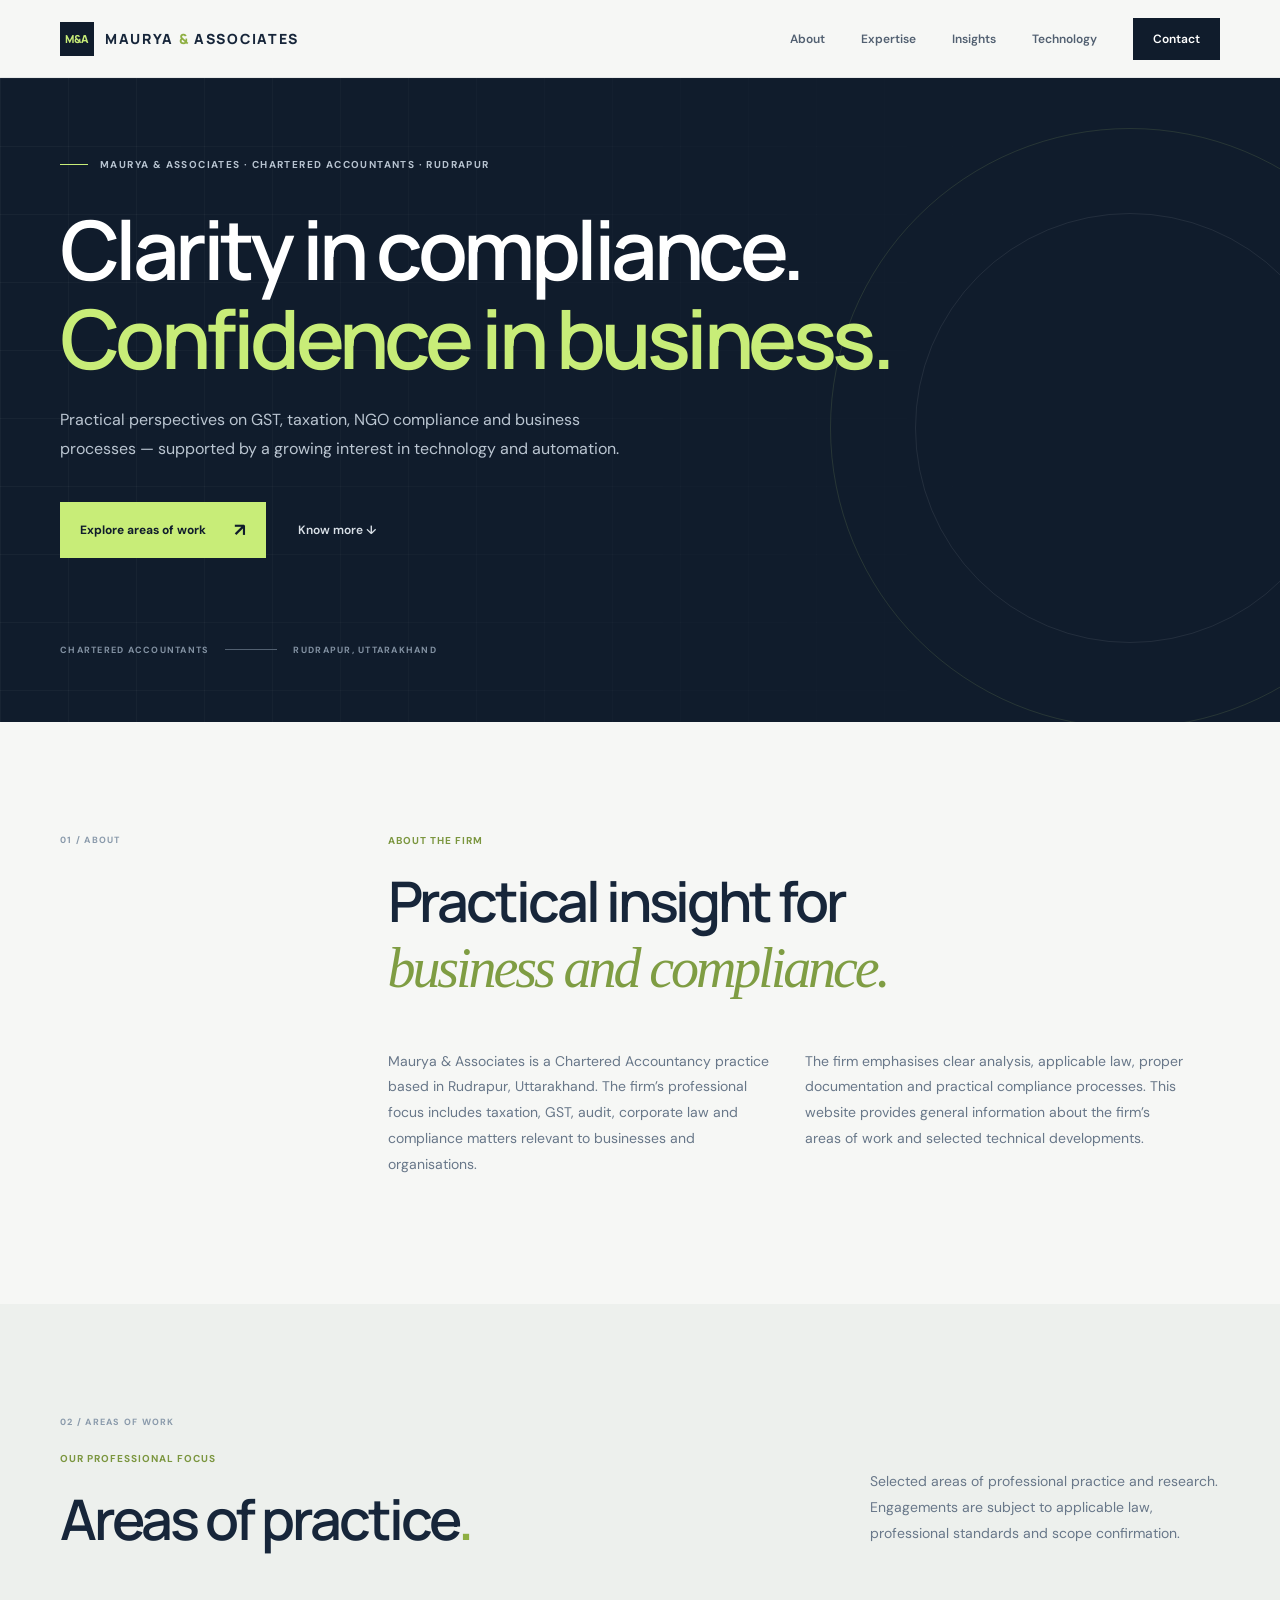
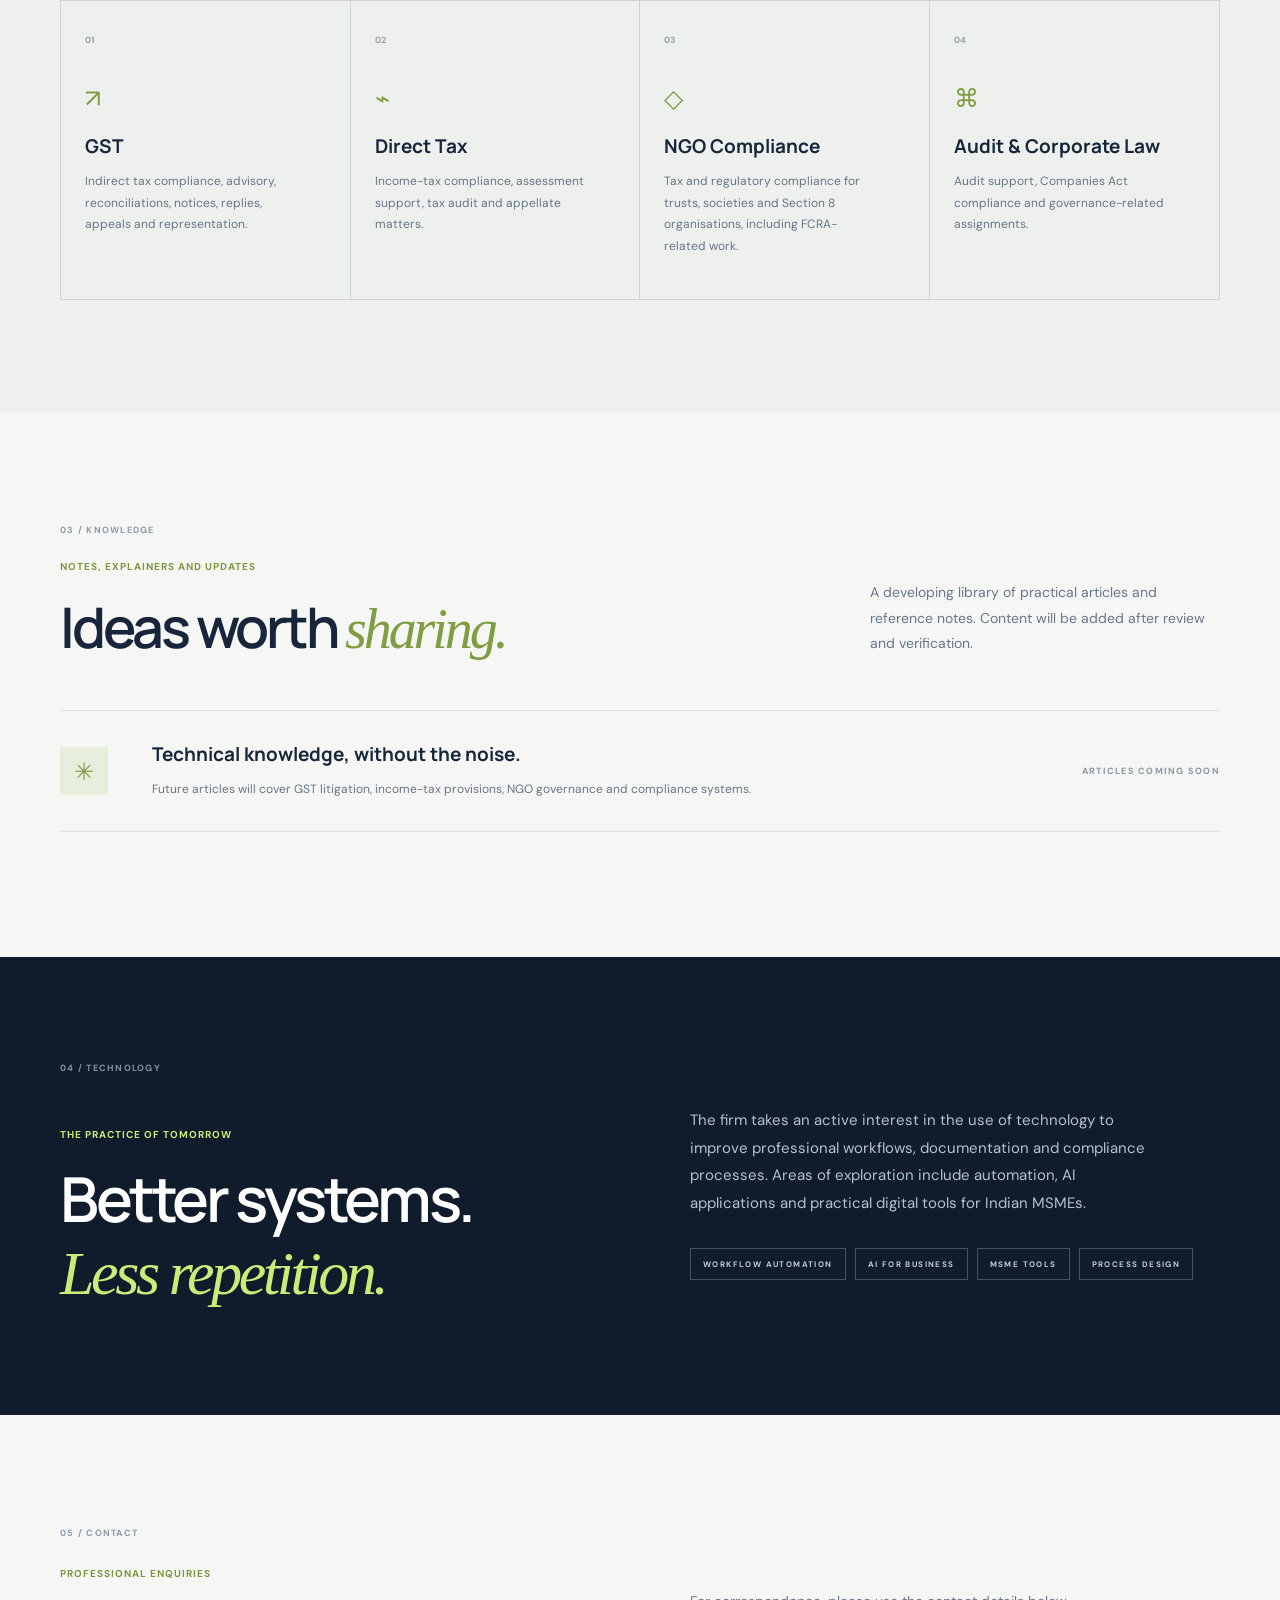
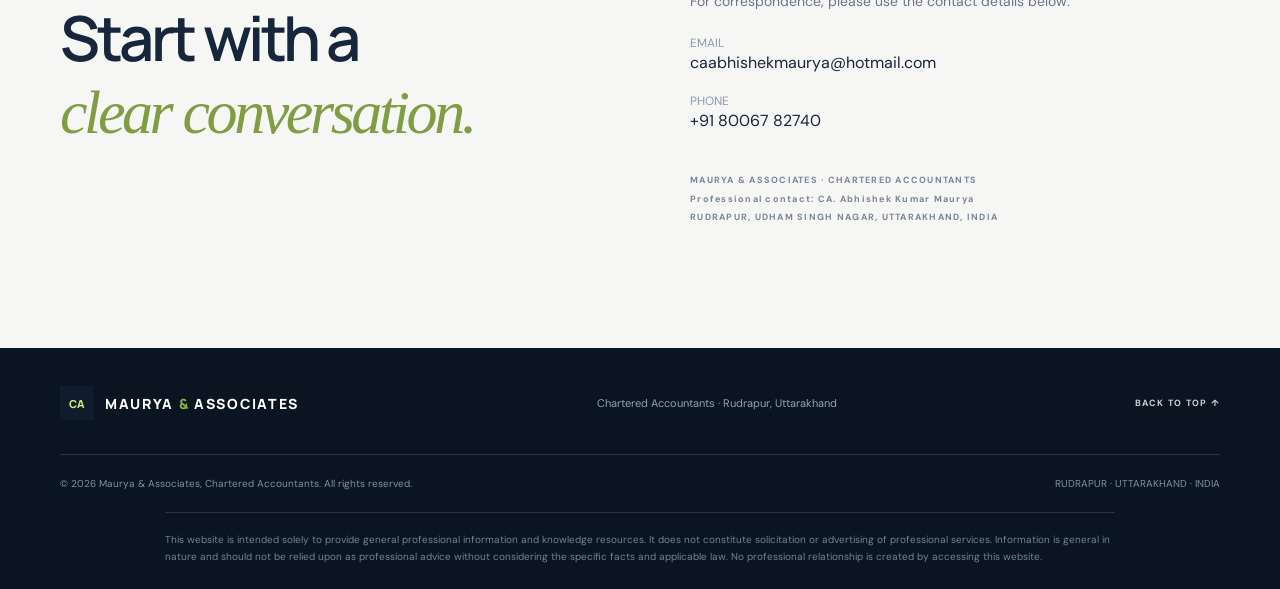
==== index.html @ dcdc65cf "Set firm-first website metadata" ====
<!doctype html>
<html lang="en">
<head>
<meta charset="utf-8"><meta name="viewport" content="width=device-width,initial-scale=1">
<meta name="theme-color" content="#101c2c">
<meta name="description" content="Maurya & Associates, Chartered Accountants, Rudrapur, Uttarakhand. Professional information on GST, direct tax, NGO compliance, audit and corporate law.">
<title>Maurya & Associates | Chartered Accountants | Rudrapur</title>
<link rel="preconnect" href="https://fonts.googleapis.com"><link rel="preconnect" href="https://fonts.gstatic.com" crossorigin>
<link href="https://fonts.googleapis.com/css2?family=DM+Sans:wght@400;500;600;700&family=Manrope:wght@400;500;600;700;800&display=swap" rel="stylesheet">
<link rel="stylesheet" href="style.css">
</head>
<body>
<header class="site-header"><nav class="nav container"><a class="brand" href="#home"><span class="brand-mark">M&amp;A</span><span>MAURYA <span class="dot">&amp;</span> ASSOCIATES</span></a><button class="menu-toggle" id="menuToggle" aria-label="Open navigation" aria-expanded="false"><span></span><span></span></button><div class="nav-links" id="navLinks"><a href="#about">About</a><a href="#expertise">Expertise</a><a href="#insights">Insights</a><a href="#technology">Technology</a><a class="nav-contact" href="#contact">Contact</a></div></nav></header>
<main>
<section class="hero" id="home"><div class="grid-bg"></div><div class="container hero-content"><p class="eyebrow"> <i></i> MAURYA & ASSOCIATES · CHARTERED ACCOUNTANTS · RUDRAPUR</p><h1>Clarity in compliance.<br><span>Confidence in business.</span></h1><p class="hero-copy">Practical perspectives on GST, taxation, NGO compliance and business processes — supported by a growing interest in technology and automation.</p><div class="hero-actions"><a class="button" href="#expertise">Explore areas of work <b>↗</b></a><a class="text-link" href="#about">Know more ↓</a></div><div class="hero-foot">CHARTERED ACCOUNTANTS <span></span> RUDRAPUR, UTTARAKHAND</div></div><div class="orbit orbit-a"></div><div class="orbit orbit-b"></div></section>
<section class="intro section container" id="about"><div class="kicker">01 / ABOUT</div><div><p class="label">About the firm</p><h2>Practical insight for<br><em>business and compliance.</em></h2><div class="intro-bottom"><p>Maurya &amp; Associates is a Chartered Accountancy practice based in Rudrapur, Uttarakhand. The firm’s professional focus includes taxation, GST, audit, corporate law and compliance matters relevant to businesses and organisations.</p><p>The firm emphasises clear analysis, applicable law, proper documentation and practical compliance processes. This website provides general information about the firm’s areas of work and selected technical developments.</p></div></div></section>
<section class="expertise section" id="expertise"><div class="container"><div class="kicker">02 / AREAS OF WORK</div><div class="section-heading"><div><p class="label">Our professional focus</p><h2>Areas of practice<span class="accent">.</span></h2></div><p class="aside">Selected areas of professional practice and research. Engagements are subject to applicable law, professional standards and scope confirmation.</p></div><div class="cards">
<article><small>01</small><div class="symbol">↗</div><h3>GST</h3><p>Indirect tax compliance, advisory, reconciliations, notices, replies, appeals and representation.</p></article>
<article><small>02</small><div class="symbol">⌁</div><h3>Direct Tax</h3><p>Income-tax compliance, assessment support, tax audit and appellate matters.</p></article>
<article><small>03</small><div class="symbol">◇</div><h3>NGO Compliance</h3><p>Tax and regulatory compliance for trusts, societies and Section 8 organisations, including FCRA-related work.</p></article>
<article><small>04</small><div class="symbol">⌘</div><h3>Audit & Corporate Law</h3><p>Audit support, Companies Act compliance and governance-related assignments.</p></article>
</div></div></section>
<section class="insights section container" id="insights"><div class="kicker">03 / KNOWLEDGE</div><div class="section-heading"><div><p class="label">Notes, explainers and updates</p><h2>Ideas worth <em>sharing.</em></h2></div><p class="aside">A developing library of practical articles and reference notes. Content will be added after review and verification.</p></div><div class="insight"><div class="insight-icon">✳</div><div><h3>Technical knowledge, without the noise.</h3><p>Future articles will cover GST litigation, income-tax provisions, NGO governance and compliance systems.</p></div><small>ARTICLES COMING SOON</small></div></section>
<section class="technology section" id="technology"><div class="container tech-layout"><div><div class="kicker">04 / TECHNOLOGY</div><p class="label">The practice of tomorrow</p><h2>Better systems.<br><em>Less repetition.</em></h2></div><div><p class="tech-copy">The firm takes an active interest in the use of technology to improve professional workflows, documentation and compliance processes. Areas of exploration include automation, AI applications and practical digital tools for Indian MSMEs.</p><div class="tags"><span>WORKFLOW AUTOMATION</span><span>AI FOR BUSINESS</span><span>MSME TOOLS</span><span>PROCESS DESIGN</span></div></div></div></section>
<section class="contact section container" id="contact"><div class="kicker">05 / CONTACT</div><div class="contact-layout"><div><p class="label">Professional enquiries</p><h2>Start with a<br><em>clear conversation.</em></h2></div><div><p class="contact-copy">For correspondence, please use the contact details below.</p><div class="contact-details"><p><span class="muted">EMAIL</span><br><a href="mailto:caabhishekmaurya@hotmail.com">caabhishekmaurya@hotmail.com</a></p><p><span class="muted">PHONE</span><br><a href="tel:+918006782740">+91 80067 82740</a></p></div><p class="location"><strong>MAURYA &amp; ASSOCIATES</strong> · CHARTERED ACCOUNTANTS<br>Professional contact: CA. Abhishek Kumar Maurya<br>RUDRAPUR, UDHAM SINGH NAGAR, UTTARAKHAND, INDIA</p></div></div></section>
</main>
<footer><div class="container footer-top"><a class="brand" href="#home"><span class="brand-mark">CA</span><span>MAURYA <span class="dot">&amp;</span> ASSOCIATES</span></a><p>Chartered Accountants · Rudrapur, Uttarakhand</p><a class="back" href="#home">BACK TO TOP ↑</a></div><div class="container footer-bottom"><span>© <span id="year"></span> Maurya &amp; Associates, Chartered Accountants. All rights reserved.</span><span>RUDRAPUR · UTTARAKHAND · INDIA</span></div><div class="container disclaimer">This website is intended solely to provide general professional information and knowledge resources. It does not constitute solicitation or advertising of professional services. Information is general in nature and should not be relied upon as professional advice without considering the specific facts and applicable law. No professional relationship is created by accessing this website.</div></footer>
<script src="script.js"></script>
</body></html>
---- style.css ----
:root{--navy:#101c2c;--ink:#17263a;--muted:#687789;--paper:#f6f7f5;--line:#dce1e4;--lime:#c8ed78}*{box-sizing:border-box}html{scroll-behavior:smooth;scroll-padding-top:80px}body{margin:0;background:var(--paper);color:var(--ink);font-family:"DM Sans",sans-serif;-webkit-font-smoothing:antialiased}a{color:inherit;text-decoration:none}.container{width:min(1160px,calc(100% - 64px));margin:auto}.site-header{height:78px;background:#f6f7f5ed;border-bottom:1px solid #14223612;position:sticky;top:0;z-index:10;backdrop-filter:blur(14px)}.nav{height:100%;display:flex;align-items:center;justify-content:space-between}.brand{display:inline-flex;align-items:center;gap:11px;font:800 14px Manrope,sans-serif;letter-spacing:.12em}.brand-mark{display:grid;place-items:center;width:34px;height:34px;background:var(--navy);color:var(--lime);font-size:11px;letter-spacing:0}.dot,.accent{color:#8eaf42}.nav-links{display:flex;align-items:center;gap:36px;font-size:12px;font-weight:600;color:#526071}.nav-links a:hover{color:#789a36}.nav-contact{background:var(--navy);color:white;padding:13px 20px}.menu-toggle{display:none}.hero{position:relative;overflow:hidden;background:var(--navy);color:white;min-height:640px;display:flex;align-items:center}.grid-bg{position:absolute;inset:0;background-image:linear-gradient(#ffffff09 1px,transparent 1px),linear-gradient(90deg,#ffffff09 1px,transparent 1px);background-size:68px 68px;mask-image:linear-gradient(90deg,#000,transparent 85%)}.hero-content{position:relative;z-index:1;padding:70px 0 66px}.eyebrow,.kicker,.label,.hero-foot,.tags,.location,.back{font-size:10px;font-weight:700;letter-spacing:.14em}.eyebrow{color:#b7c3d0;display:flex;align-items:center;gap:12px}.eyebrow i{height:1px;width:28px;background:var(--lime)}h1,h2{font-family:Manrope,sans-serif;letter-spacing:-.055em}h1{font-size:clamp(46px,6.6vw,82px);line-height:1.08;font-weight:600;margin:34px 0 24px}h1 span{color:var(--lime)}.hero-copy{max-width:570px;color:#bac5d1;font-size:16px;line-height:1.8}.hero-actions{display:flex;align-items:center;gap:32px;margin-top:38px}.button{display:inline-flex;align-items:center;gap:28px;padding:16px 20px;background:var(--lime);color:var(--navy);font-size:12px;font-weight:700}.button b{font-size:18px}.text-link{font-size:12px;font-weight:600;color:#d9e0e7}.hero-foot{display:flex;align-items:center;gap:16px;color:#8291a2;font-size:9px;margin-top:86px}.hero-foot span{width:52px;height:1px;background:#526071}.orbit{position:absolute;border:1px solid #c8ed781f;border-radius:50%;pointer-events:none}.orbit-a{width:600px;height:600px;right:-150px;top:50px}.orbit-b{width:430px;height:430px;right:-65px;top:135px;border-color:#ffffff14}.section{padding:112px 0}.kicker{color:#8a9aab;font-size:9px}.label{color:#7b963f;letter-spacing:.1em;text-transform:uppercase;margin:0 0 22px}.intro{display:grid;grid-template-columns:1fr 3fr;gap:50px}.intro h2,.section-heading h2,.technology h2,.contact h2{font-size:clamp(34px,4.5vw,56px);line-height:1.16;font-weight:600;margin:0 0 34px}.intro h2 em,.section-heading h2 em,.technology h2 em,.contact h2 em{font-family:Georgia,serif;font-weight:400;color:#7f9d43}.intro-bottom{display:grid;grid-template-columns:1fr 1fr;gap:34px;max-width:800px}.intro-bottom p,.aside,.tech-copy,.contact-copy{font-size:14px;line-height:1.85;color:var(--muted)}.expertise{background:#edf0ed}.section-heading{display:flex;justify-content:space-between;align-items:end;gap:40px;margin:24px 0 48px}.section-heading h2{margin:0}.aside{max-width:350px;margin:0 0 5px}.cards{display:grid;grid-template-columns:repeat(4,1fr);border:1px solid #cfd6d2}.cards article{position:relative;min-height:280px;padding:26px 24px 30px;border-right:1px solid #cfd6d2;transition:background .2s}.cards article:last-child{border:0}.cards article:hover{background:#f7f8f5}.cards small{color:#96a1a9;font-size:9px;font-weight:700}.symbol{font-size:25px;color:#7d9d40;margin:34px 0 18px}.cards h3,.insight h3{font:700 19px Manrope,sans-serif;margin:0 0 12px}.cards p,.insight p{font-size:12px;line-height:1.8;color:#687585;max-width:210px}.insights{padding-bottom:125px}.insight{border-block:1px solid var(--line);padding:30px 0;display:grid;grid-template-columns:70px 1fr auto;gap:22px;align-items:center}.insight-icon{width:48px;height:48px;display:grid;place-items:center;background:#e8eedc;color:#829d49;font-size:24px}.insight p{margin:0;max-width:none}.insight>small{font-size:9px;font-weight:700;letter-spacing:.14em;color:#8995a1}.technology{background:var(--navy);color:white;padding:105px 0}.tech-layout{display:grid;grid-template-columns:1fr 1fr;gap:100px;align-items:center}.technology .kicker{color:#8392a4;margin-bottom:54px}.technology .label{color:var(--lime)}.technology h2{margin:0;font-size:clamp(42px,5vw,62px)}.technology h2 em{color:var(--lime)}.tech-copy{color:#b6c1cc;max-width:470px;font-size:15px}.tags{display:flex;flex-wrap:wrap;gap:9px;margin-top:30px}.tags span{border:1px solid #435064;color:#c2ccd5;padding:10px 12px;font-size:8px}.contact-layout{display:grid;grid-template-columns:1fr 1fr;gap:100px;margin-top:28px}.contact h2{font-size:clamp(40px,5vw,62px);margin:0}.contact-copy{padding-top:8px;max-width:460px}.muted{color:#8c9aab;font-size:12px}.location{color:#788697;font-size:9px;line-height:2.1;margin-top:40px}footer{background:#0b1522;color:white;padding:38px 0 24px}.footer-top,.footer-bottom{display:flex;justify-content:space-between;align-items:center}.footer-top{padding-bottom:34px;border-bottom:1px solid #273443}.footer-top p{color:#94a2b1;font-size:11px;margin:0}.back{font-size:9px;color:#c9d3dc}.footer-bottom{padding:22px 0;color:#8190a0;font-size:10px}.disclaimer{border-top:1px solid #273443;padding-top:18px;color:#748292;font-size:10px;line-height:1.7;max-width:950px}
@media(max-width:850px){.container{width:min(calc(100% - 44px),680px)}.nav-links{gap:20px}.intro{grid-template-columns:1fr;gap:28px}.cards{grid-template-columns:repeat(2,1fr)}.cards article:nth-child(2){border-right:0}.cards article:nth-child(-n+2){border-bottom:1px solid #cfd6d2}.tech-layout,.contact-layout{gap:45px}.orbit-a{right:-360px}}
@media(max-width:620px){.container{width:calc(100% - 40px)}.site-header{height:68px}.menu-toggle{display:flex;flex-direction:column;gap:6px;border:0;background:none;padding:10px}.menu-toggle span{width:22px;height:1px;background:var(--ink)}.nav-links{display:none;position:absolute;top:68px;left:0;right:0;padding:22px 20px 26px;background:var(--paper);border-bottom:1px solid var(--line);flex-direction:column;align-items:stretch;gap:0}.nav-links.open{display:flex}.nav-links a{padding:14px 8px}.nav-links .nav-contact{text-align:center;margin-top:8px}.hero{min-height:590px}.hero-content{padding:66px 0 42px}h1{font-size:clamp(43px,12vw,62px)}.hero-copy{font-size:14px}.hero-actions{gap:20px;flex-wrap:wrap}.hero-foot{font-size:7px;gap:9px;margin-top:70px}.hero-foot span{width:22px}.section{padding:78px 0}.intro h2,.section-heading h2{font-size:38px}.intro-bottom{grid-template-columns:1fr;gap:8px}.section-heading{display:block;margin-bottom:32px}.aside{margin-top:20px}.cards{grid-template-columns:1fr}.cards article,.cards article:nth-child(2){border-right:0;border-bottom:1px solid #cfd6d2;min-height:235px}.cards article:last-child{border-bottom:0}.symbol{margin-top:25px}.insight{grid-template-columns:48px 1fr;gap:15px}.insight>small{grid-column:2}.technology{padding:78px 0}.tech-layout,.contact-layout{grid-template-columns:1fr;gap:35px}.technology .kicker{margin-bottom:38px}.contact h2{font-size:44px}.footer-top{align-items:flex-start;gap:20px;flex-wrap:wrap}.footer-top p{width:100%;order:3}.footer-bottom{align-items:flex-start;gap:12px;flex-direction:column}.disclaimer{font-size:9px}}
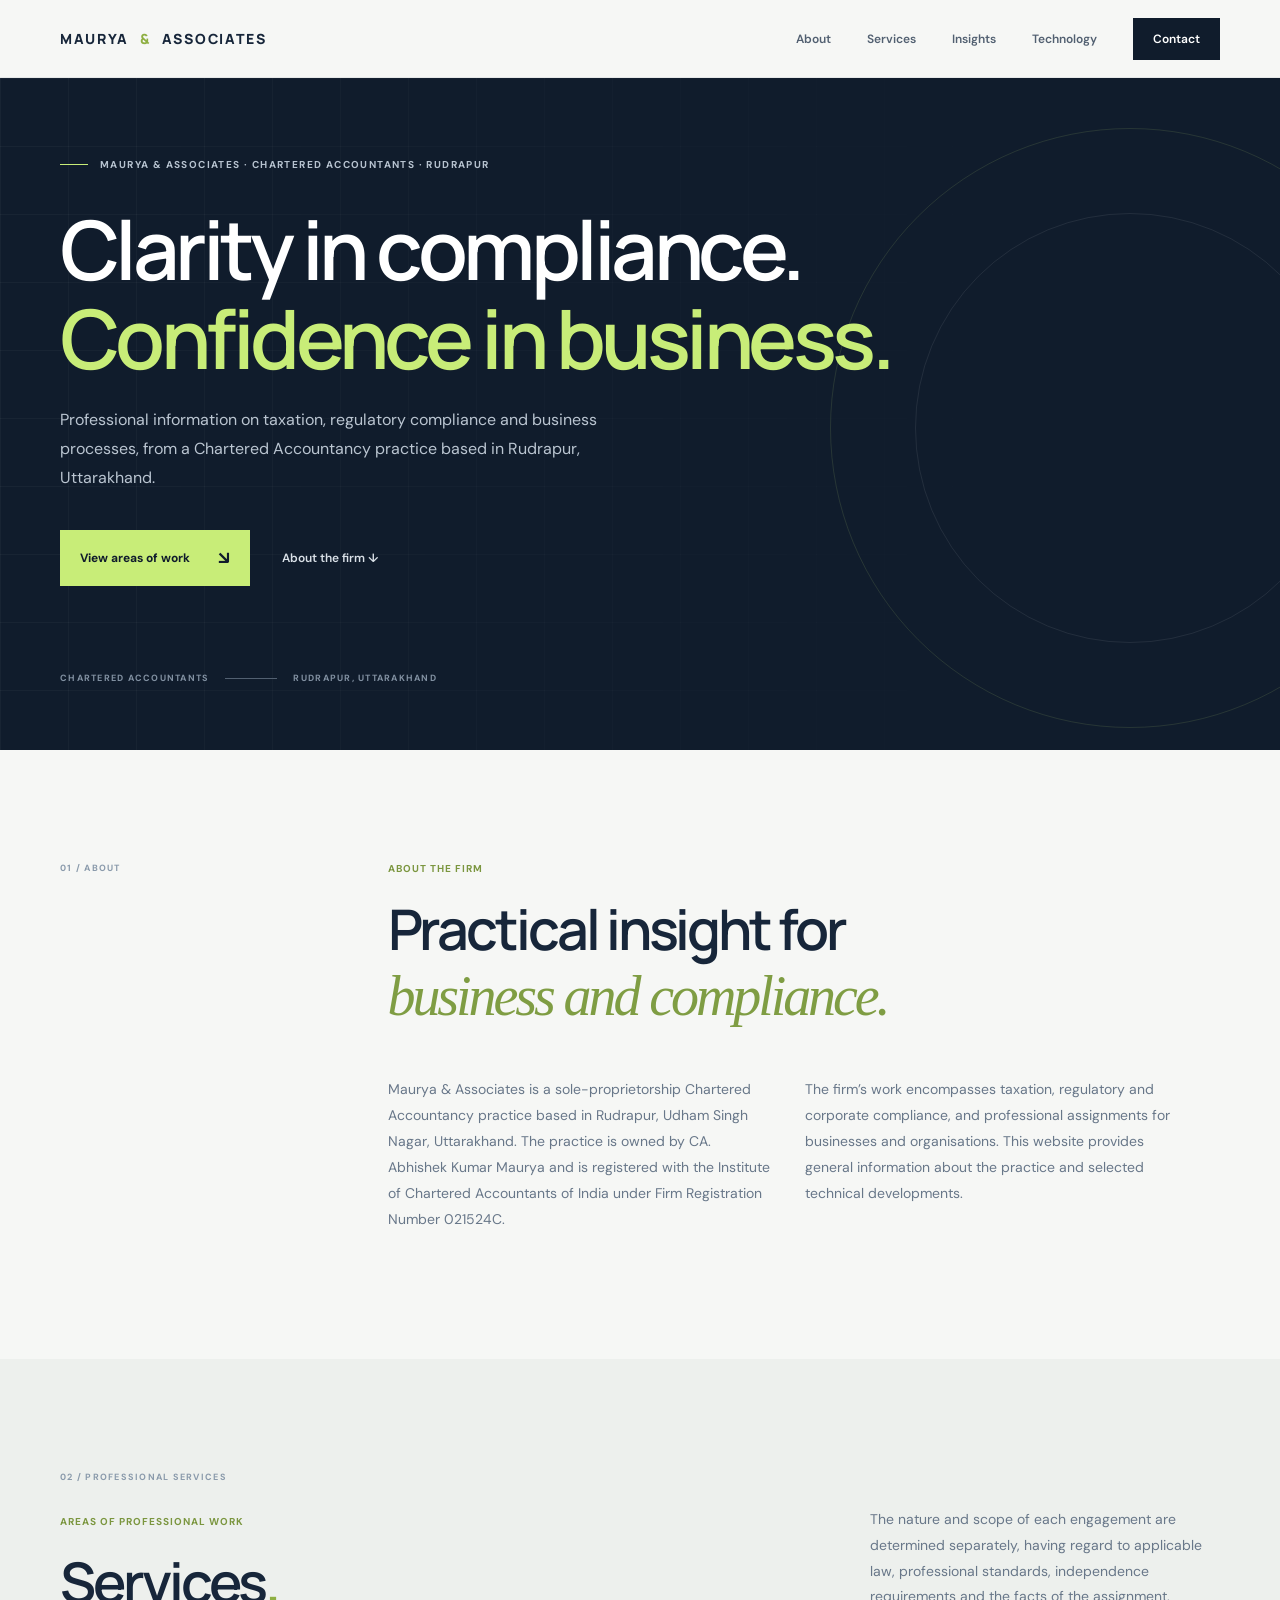
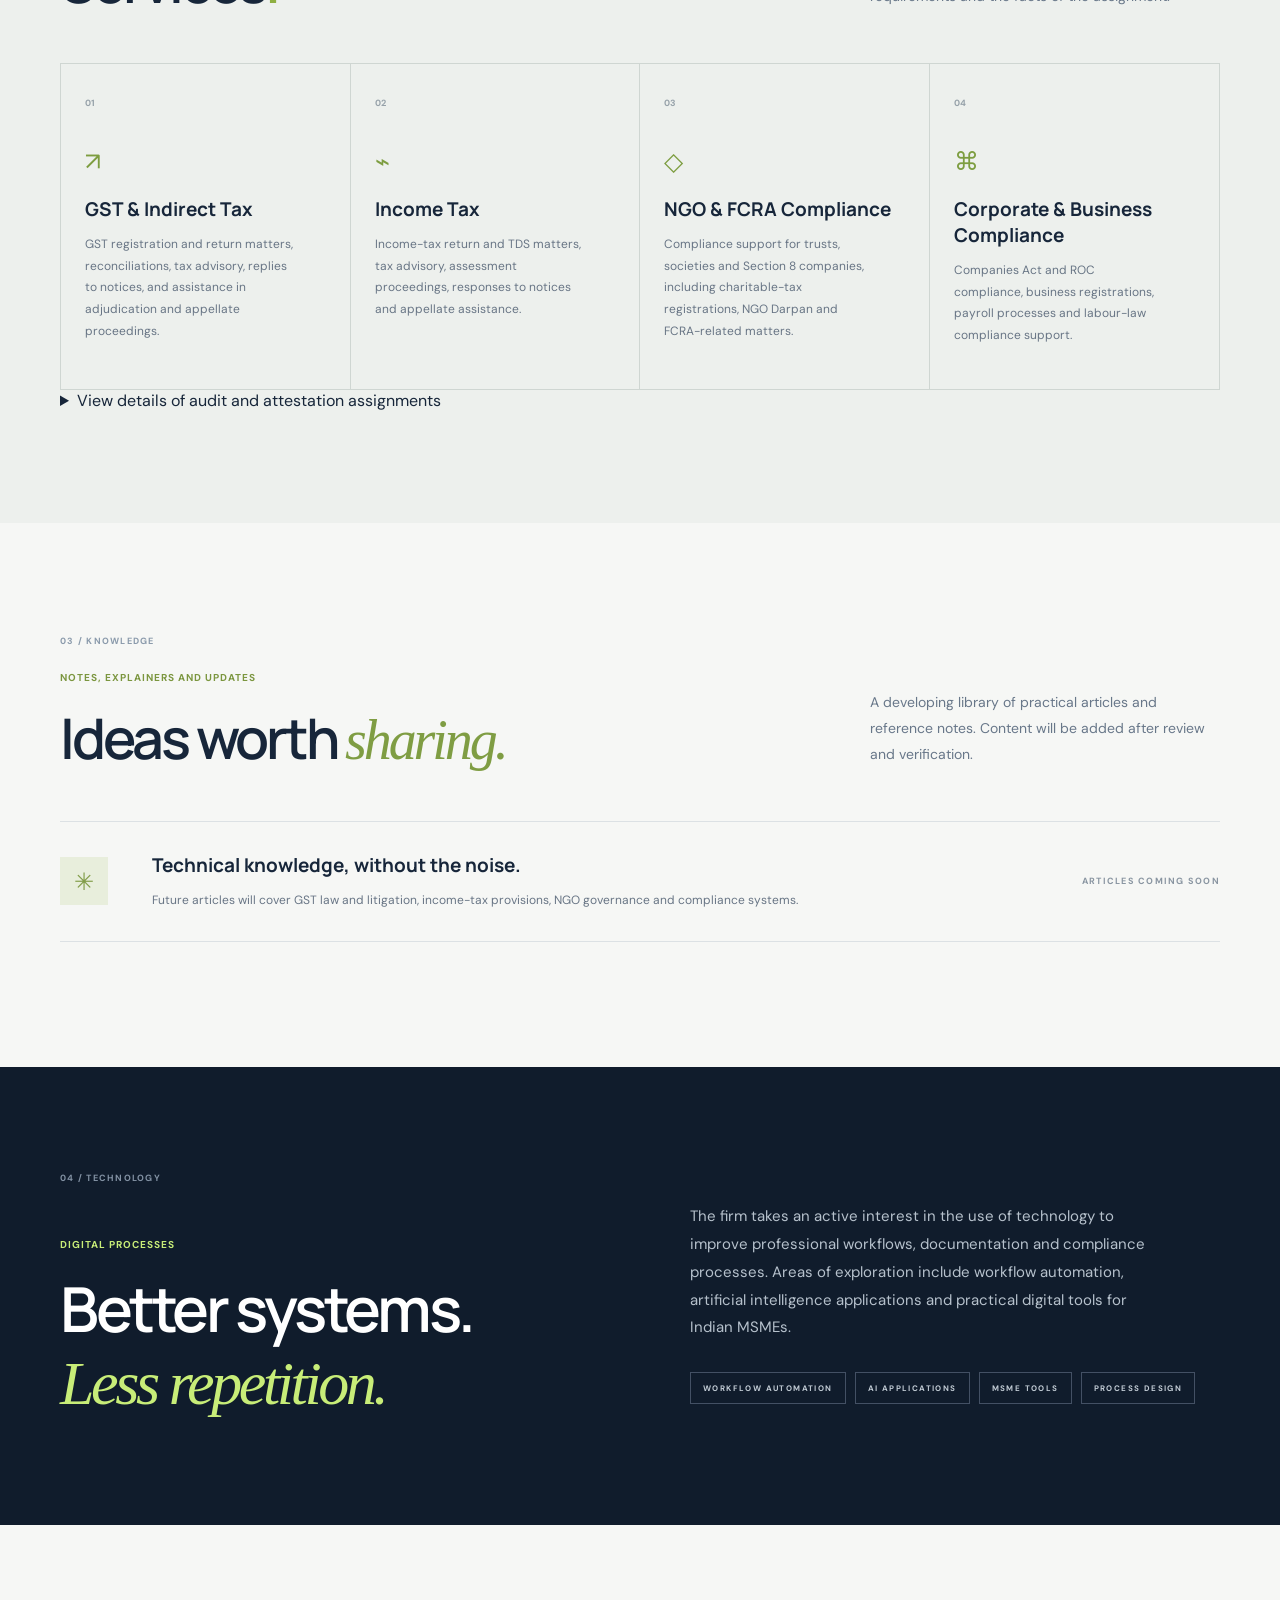
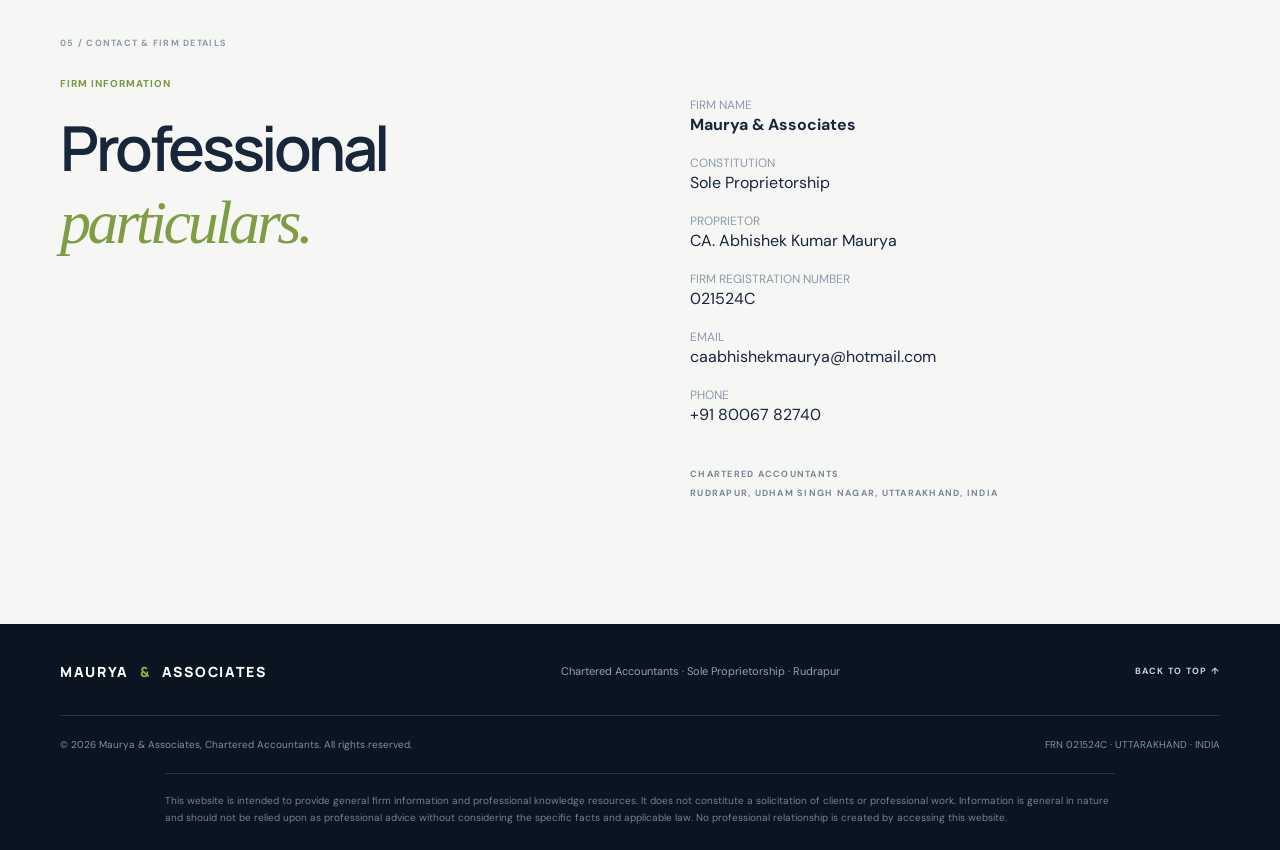
==== commit c33d8dee: "Add firm particulars and ICAI-aware services section" ====
--- a/index.html
+++ b/index.html
@@ -1,29 +1,135 @@
 <!doctype html>
 <html lang="en">
 <head>
-<meta charset="utf-8"><meta name="viewport" content="width=device-width,initial-scale=1">
+<meta charset="utf-8">
+<meta name="viewport" content="width=device-width,initial-scale=1">
 <meta name="theme-color" content="#101c2c">
-<meta name="description" content="Maurya & Associates, Chartered Accountants, Rudrapur, Uttarakhand. Professional information on GST, direct tax, NGO compliance, audit and corporate law.">
+<meta name="description" content="Maurya & Associates, Chartered Accountants, Rudrapur, Uttarakhand. Firm information and professional areas including GST, direct tax, NGO compliance and corporate compliance.">
 <title>Maurya & Associates | Chartered Accountants | Rudrapur</title>
-<link rel="preconnect" href="https://fonts.googleapis.com"><link rel="preconnect" href="https://fonts.gstatic.com" crossorigin>
+<link rel="preconnect" href="https://fonts.googleapis.com">
+<link rel="preconnect" href="https://fonts.gstatic.com" crossorigin>
 <link href="https://fonts.googleapis.com/css2?family=DM+Sans:wght@400;500;600;700&family=Manrope:wght@400;500;600;700;800&display=swap" rel="stylesheet">
 <link rel="stylesheet" href="style.css">
 </head>
 <body>
-<header class="site-header"><nav class="nav container"><a class="brand" href="#home"><span class="brand-mark">M&amp;A</span><span>MAURYA <span class="dot">&amp;</span> ASSOCIATES</span></a><button class="menu-toggle" id="menuToggle" aria-label="Open navigation" aria-expanded="false"><span></span><span></span></button><div class="nav-links" id="navLinks"><a href="#about">About</a><a href="#expertise">Expertise</a><a href="#insights">Insights</a><a href="#technology">Technology</a><a class="nav-contact" href="#contact">Contact</a></div></nav></header>
+<header class="site-header">
+  <nav class="nav container" aria-label="Main navigation">
+    <a class="brand" href="#home">MAURYA <span class="dot">&amp;</span> ASSOCIATES</a>
+    <button class="menu-toggle" id="menuToggle" aria-label="Open navigation" aria-expanded="false"><span></span><span></span></button>
+    <div class="nav-links" id="navLinks">
+      <a href="#about">About</a>
+      <a href="#services">Services</a>
+      <a href="#insights">Insights</a>
+      <a href="#technology">Technology</a>
+      <a class="nav-contact" href="#contact">Contact</a>
+    </div>
+  </nav>
+</header>
+
 <main>
-<section class="hero" id="home"><div class="grid-bg"></div><div class="container hero-content"><p class="eyebrow"> <i></i> MAURYA & ASSOCIATES · CHARTERED ACCOUNTANTS · RUDRAPUR</p><h1>Clarity in compliance.<br><span>Confidence in business.</span></h1><p class="hero-copy">Practical perspectives on GST, taxation, NGO compliance and business processes — supported by a growing interest in technology and automation.</p><div class="hero-actions"><a class="button" href="#expertise">Explore areas of work <b>↗</b></a><a class="text-link" href="#about">Know more ↓</a></div><div class="hero-foot">CHARTERED ACCOUNTANTS <span></span> RUDRAPUR, UTTARAKHAND</div></div><div class="orbit orbit-a"></div><div class="orbit orbit-b"></div></section>
-<section class="intro section container" id="about"><div class="kicker">01 / ABOUT</div><div><p class="label">About the firm</p><h2>Practical insight for<br><em>business and compliance.</em></h2><div class="intro-bottom"><p>Maurya &amp; Associates is a Chartered Accountancy practice based in Rudrapur, Uttarakhand. The firm’s professional focus includes taxation, GST, audit, corporate law and compliance matters relevant to businesses and organisations.</p><p>The firm emphasises clear analysis, applicable law, proper documentation and practical compliance processes. This website provides general information about the firm’s areas of work and selected technical developments.</p></div></div></section>
-<section class="expertise section" id="expertise"><div class="container"><div class="kicker">02 / AREAS OF WORK</div><div class="section-heading"><div><p class="label">Our professional focus</p><h2>Areas of practice<span class="accent">.</span></h2></div><p class="aside">Selected areas of professional practice and research. Engagements are subject to applicable law, professional standards and scope confirmation.</p></div><div class="cards">
-<article><small>01</small><div class="symbol">↗</div><h3>GST</h3><p>Indirect tax compliance, advisory, reconciliations, notices, replies, appeals and representation.</p></article>
-<article><small>02</small><div class="symbol">⌁</div><h3>Direct Tax</h3><p>Income-tax compliance, assessment support, tax audit and appellate matters.</p></article>
-<article><small>03</small><div class="symbol">◇</div><h3>NGO Compliance</h3><p>Tax and regulatory compliance for trusts, societies and Section 8 organisations, including FCRA-related work.</p></article>
-<article><small>04</small><div class="symbol">⌘</div><h3>Audit & Corporate Law</h3><p>Audit support, Companies Act compliance and governance-related assignments.</p></article>
-</div></div></section>
-<section class="insights section container" id="insights"><div class="kicker">03 / KNOWLEDGE</div><div class="section-heading"><div><p class="label">Notes, explainers and updates</p><h2>Ideas worth <em>sharing.</em></h2></div><p class="aside">A developing library of practical articles and reference notes. Content will be added after review and verification.</p></div><div class="insight"><div class="insight-icon">✳</div><div><h3>Technical knowledge, without the noise.</h3><p>Future articles will cover GST litigation, income-tax provisions, NGO governance and compliance systems.</p></div><small>ARTICLES COMING SOON</small></div></section>
-<section class="technology section" id="technology"><div class="container tech-layout"><div><div class="kicker">04 / TECHNOLOGY</div><p class="label">The practice of tomorrow</p><h2>Better systems.<br><em>Less repetition.</em></h2></div><div><p class="tech-copy">The firm takes an active interest in the use of technology to improve professional workflows, documentation and compliance processes. Areas of exploration include automation, AI applications and practical digital tools for Indian MSMEs.</p><div class="tags"><span>WORKFLOW AUTOMATION</span><span>AI FOR BUSINESS</span><span>MSME TOOLS</span><span>PROCESS DESIGN</span></div></div></div></section>
-<section class="contact section container" id="contact"><div class="kicker">05 / CONTACT</div><div class="contact-layout"><div><p class="label">Professional enquiries</p><h2>Start with a<br><em>clear conversation.</em></h2></div><div><p class="contact-copy">For correspondence, please use the contact details below.</p><div class="contact-details"><p><span class="muted">EMAIL</span><br><a href="mailto:caabhishekmaurya@hotmail.com">caabhishekmaurya@hotmail.com</a></p><p><span class="muted">PHONE</span><br><a href="tel:+918006782740">+91 80067 82740</a></p></div><p class="location"><strong>MAURYA &amp; ASSOCIATES</strong> · CHARTERED ACCOUNTANTS<br>Professional contact: CA. Abhishek Kumar Maurya<br>RUDRAPUR, UDHAM SINGH NAGAR, UTTARAKHAND, INDIA</p></div></div></section>
+<section class="hero" id="home">
+  <div class="grid-bg"></div>
+  <div class="container hero-content">
+    <p class="eyebrow"><i></i> MAURYA &amp; ASSOCIATES · CHARTERED ACCOUNTANTS · RUDRAPUR</p>
+    <h1>Clarity in compliance.<br><span>Confidence in business.</span></h1>
+    <p class="hero-copy">Professional information on taxation, regulatory compliance and business processes, from a Chartered Accountancy practice based in Rudrapur, Uttarakhand.</p>
+    <div class="hero-actions">
+      <a class="button" href="#services">View areas of work <b>↘</b></a>
+      <a class="text-link" href="#about">About the firm ↓</a>
+    </div>
+    <div class="hero-foot">CHARTERED ACCOUNTANTS <span></span> RUDRAPUR, UTTARAKHAND</div>
+  </div>
+  <div class="orbit orbit-a"></div><div class="orbit orbit-b"></div>
+</section>
+
+<section class="intro section container" id="about">
+  <div class="kicker">01 / ABOUT</div>
+  <div>
+    <p class="label">About the firm</p>
+    <h2>Practical insight for<br><em>business and compliance.</em></h2>
+    <div class="intro-bottom">
+      <p>Maurya &amp; Associates is a sole-proprietorship Chartered Accountancy practice based in Rudrapur, Udham Singh Nagar, Uttarakhand. The practice is owned by CA. Abhishek Kumar Maurya and is registered with the Institute of Chartered Accountants of India under Firm Registration Number 021524C.</p>
+      <p>The firm’s work encompasses taxation, regulatory and corporate compliance, and professional assignments for businesses and organisations. This website provides general information about the practice and selected technical developments.</p>
+    </div>
+  </div>
+</section>
+
+<section class="expertise section" id="services">
+  <div class="container">
+    <div class="kicker">02 / PROFESSIONAL SERVICES</div>
+    <div class="section-heading">
+      <div><p class="label">Areas of professional work</p><h2>Services<span class="accent">.</span></h2></div>
+      <p class="aside">The nature and scope of each engagement are determined separately, having regard to applicable law, professional standards, independence requirements and the facts of the assignment.</p>
+    </div>
+    <div class="cards service-cards">
+      <article><small>01</small><div class="symbol">↗</div><h3>GST &amp; Indirect Tax</h3><p>GST registration and return matters, reconciliations, tax advisory, replies to notices, and assistance in adjudication and appellate proceedings.</p></article>
+      <article><small>02</small><div class="symbol">⌁</div><h3>Income Tax</h3><p>Income-tax return and TDS matters, tax advisory, assessment proceedings, responses to notices and appellate assistance.</p></article>
+      <article><small>03</small><div class="symbol">◇</div><h3>NGO &amp; FCRA Compliance</h3><p>Compliance support for trusts, societies and Section 8 companies, including charitable-tax registrations, NGO Darpan and FCRA-related matters.</p></article>
+      <article><small>04</small><div class="symbol">⌘</div><h3>Corporate &amp; Business Compliance</h3><p>Companies Act and ROC compliance, business registrations, payroll processes and labour-law compliance support.</p></article>
+    </div>
+
+    <details class="reserved-services">
+      <summary>View details of audit and attestation assignments</summary>
+      <div class="reserved-copy">
+        <p>Statutory audit, tax audit, company audit and other audit, certification or attestation assignments that are reserved by law for members of the Chartered Accountancy profession are undertaken only where the applicable statutory, eligibility, independence and professional requirements are satisfied.</p>
+      </div>
+    </details>
+  </div>
+</section>
+
+<section class="insights section container" id="insights">
+  <div class="kicker">03 / KNOWLEDGE</div>
+  <div class="section-heading">
+    <div><p class="label">Notes, explainers and updates</p><h2>Ideas worth <em>sharing.</em></h2></div>
+    <p class="aside">A developing library of practical articles and reference notes. Content will be added after review and verification.</p>
+  </div>
+  <div class="insight">
+    <div class="insight-icon">✳</div>
+    <div><h3>Technical knowledge, without the noise.</h3><p>Future articles will cover GST law and litigation, income-tax provisions, NGO governance and compliance systems.</p></div>
+    <small>ARTICLES COMING SOON</small>
+  </div>
+</section>
+
+<section class="technology section" id="technology">
+  <div class="container tech-layout">
+    <div><div class="kicker">04 / TECHNOLOGY</div><p class="label">Digital processes</p><h2>Better systems.<br><em>Less repetition.</em></h2></div>
+    <div><p class="tech-copy">The firm takes an active interest in the use of technology to improve professional workflows, documentation and compliance processes. Areas of exploration include workflow automation, artificial intelligence applications and practical digital tools for Indian MSMEs.</p><div class="tags"><span>WORKFLOW AUTOMATION</span><span>AI APPLICATIONS</span><span>MSME TOOLS</span><span>PROCESS DESIGN</span></div></div>
+  </div>
+</section>
+
+<section class="contact section container" id="contact">
+  <div class="kicker">05 / CONTACT &amp; FIRM DETAILS</div>
+  <div class="contact-layout">
+    <div><p class="label">Firm information</p><h2>Professional<br><em>particulars.</em></h2></div>
+    <div>
+      <div class="firm-particulars">
+        <p><span class="muted">FIRM NAME</span><br><strong>Maurya &amp; Associates</strong></p>
+        <p><span class="muted">CONSTITUTION</span><br>Sole Proprietorship</p>
+        <p><span class="muted">PROPRIETOR</span><br>CA. Abhishek Kumar Maurya</p>
+        <p><span class="muted">FIRM REGISTRATION NUMBER</span><br>021524C</p>
+      </div>
+      <div class="contact-details">
+        <p><span class="muted">EMAIL</span><br><a href="mailto:caabhishekmaurya@hotmail.com">caabhishekmaurya@hotmail.com</a></p>
+        <p><span class="muted">PHONE</span><br><a href="tel:+918006782740">+91 80067 82740</a></p>
+      </div>
+      <p class="location">CHARTERED ACCOUNTANTS<br>RUDRAPUR, UDHAM SINGH NAGAR, UTTARAKHAND, INDIA</p>
+    </div>
+  </div>
+</section>
 </main>
-<footer><div class="container footer-top"><a class="brand" href="#home"><span class="brand-mark">CA</span><span>MAURYA <span class="dot">&amp;</span> ASSOCIATES</span></a><p>Chartered Accountants · Rudrapur, Uttarakhand</p><a class="back" href="#home">BACK TO TOP ↑</a></div><div class="container footer-bottom"><span>© <span id="year"></span> Maurya &amp; Associates, Chartered Accountants. All rights reserved.</span><span>RUDRAPUR · UTTARAKHAND · INDIA</span></div><div class="container disclaimer">This website is intended solely to provide general professional information and knowledge resources. It does not constitute solicitation or advertising of professional services. Information is general in nature and should not be relied upon as professional advice without considering the specific facts and applicable law. No professional relationship is created by accessing this website.</div></footer>
+
+<footer>
+  <div class="container footer-top">
+    <a class="brand" href="#home">MAURYA <span class="dot">&amp;</span> ASSOCIATES</a>
+    <p>Chartered Accountants · Sole Proprietorship · Rudrapur</p>
+    <a class="back" href="#home">BACK TO TOP ↑</a>
+  </div>
+  <div class="container footer-bottom">
+    <span>© <span id="year"></span> Maurya &amp; Associates, Chartered Accountants. All rights reserved.</span>
+    <span>FRN 021524C · UTTARAKHAND · INDIA</span>
+  </div>
+  <div class="container disclaimer">This website is intended to provide general firm information and professional knowledge resources. It does not constitute a solicitation of clients or professional work. Information is general in nature and should not be relied upon as professional advice without considering the specific facts and applicable law. No professional relationship is created by accessing this website.</div>
+</footer>
 <script src="script.js"></script>
-</body></html>+</body>
+</html>
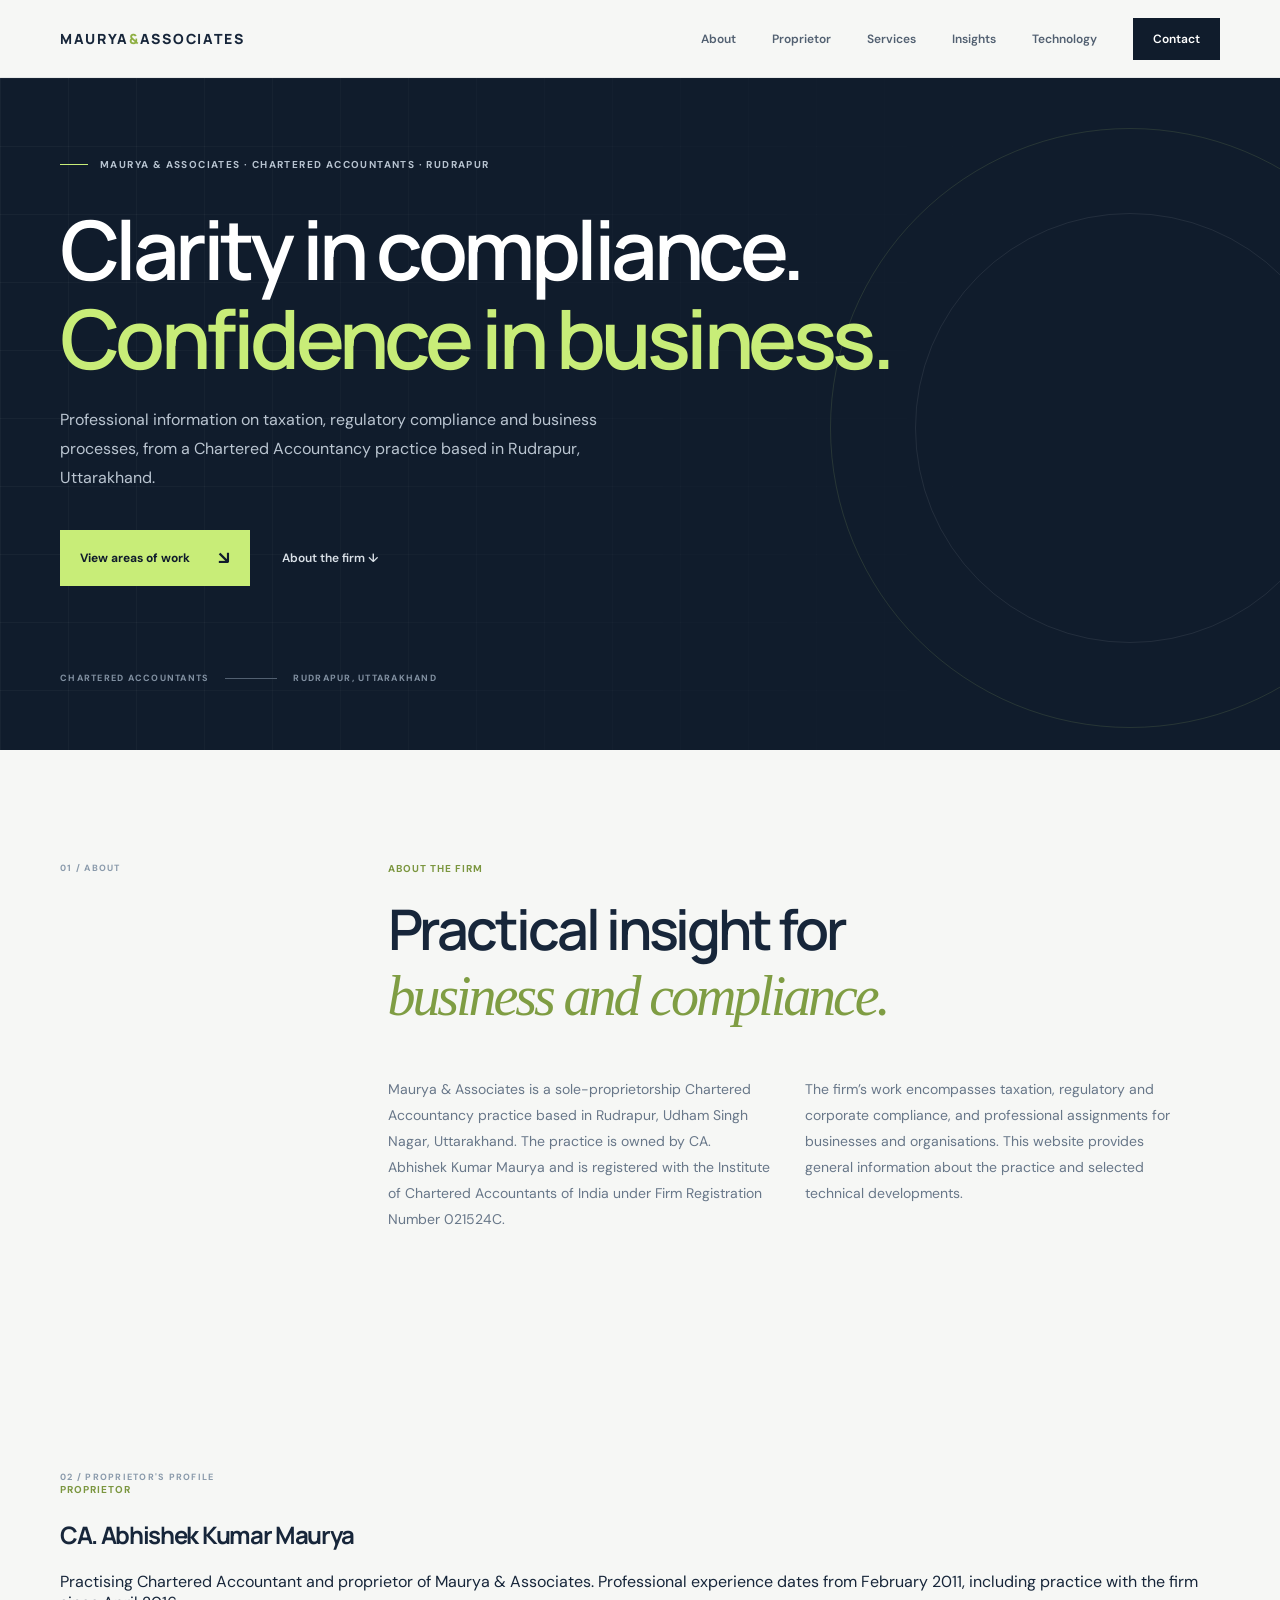
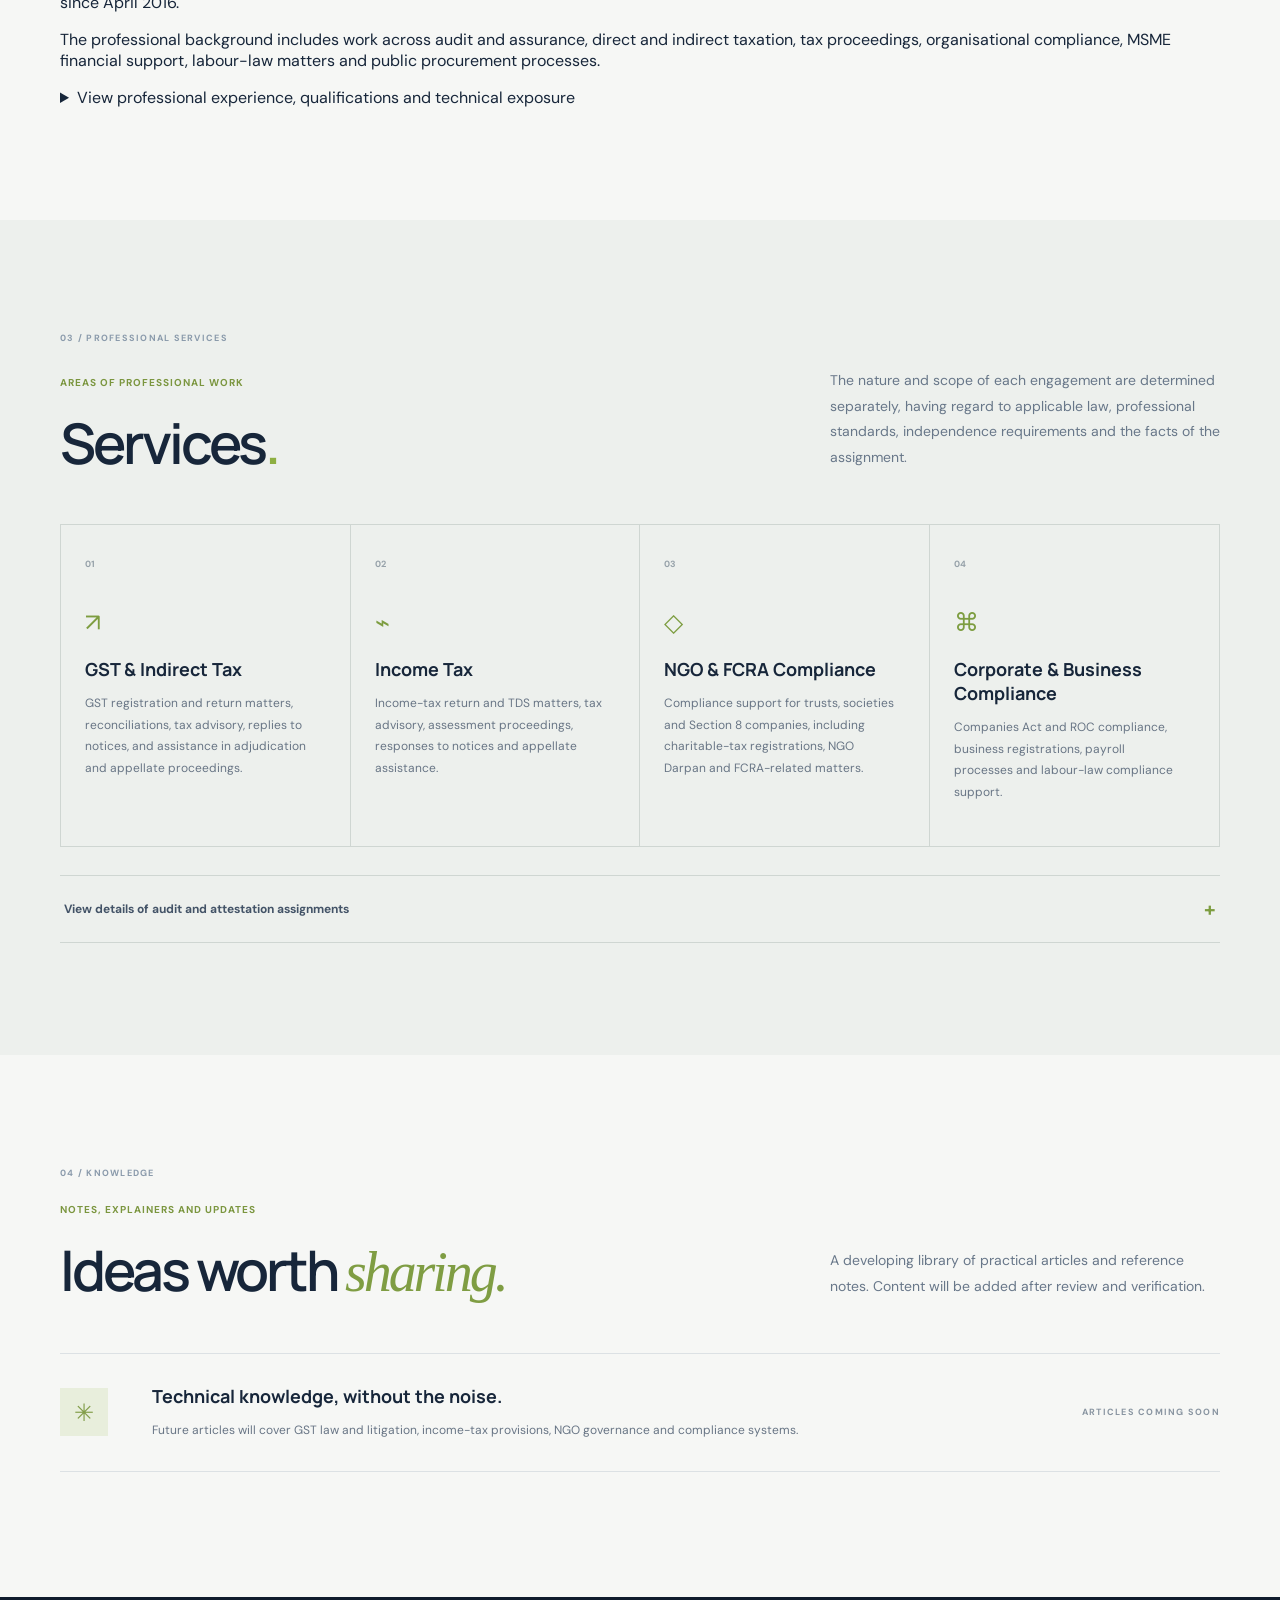
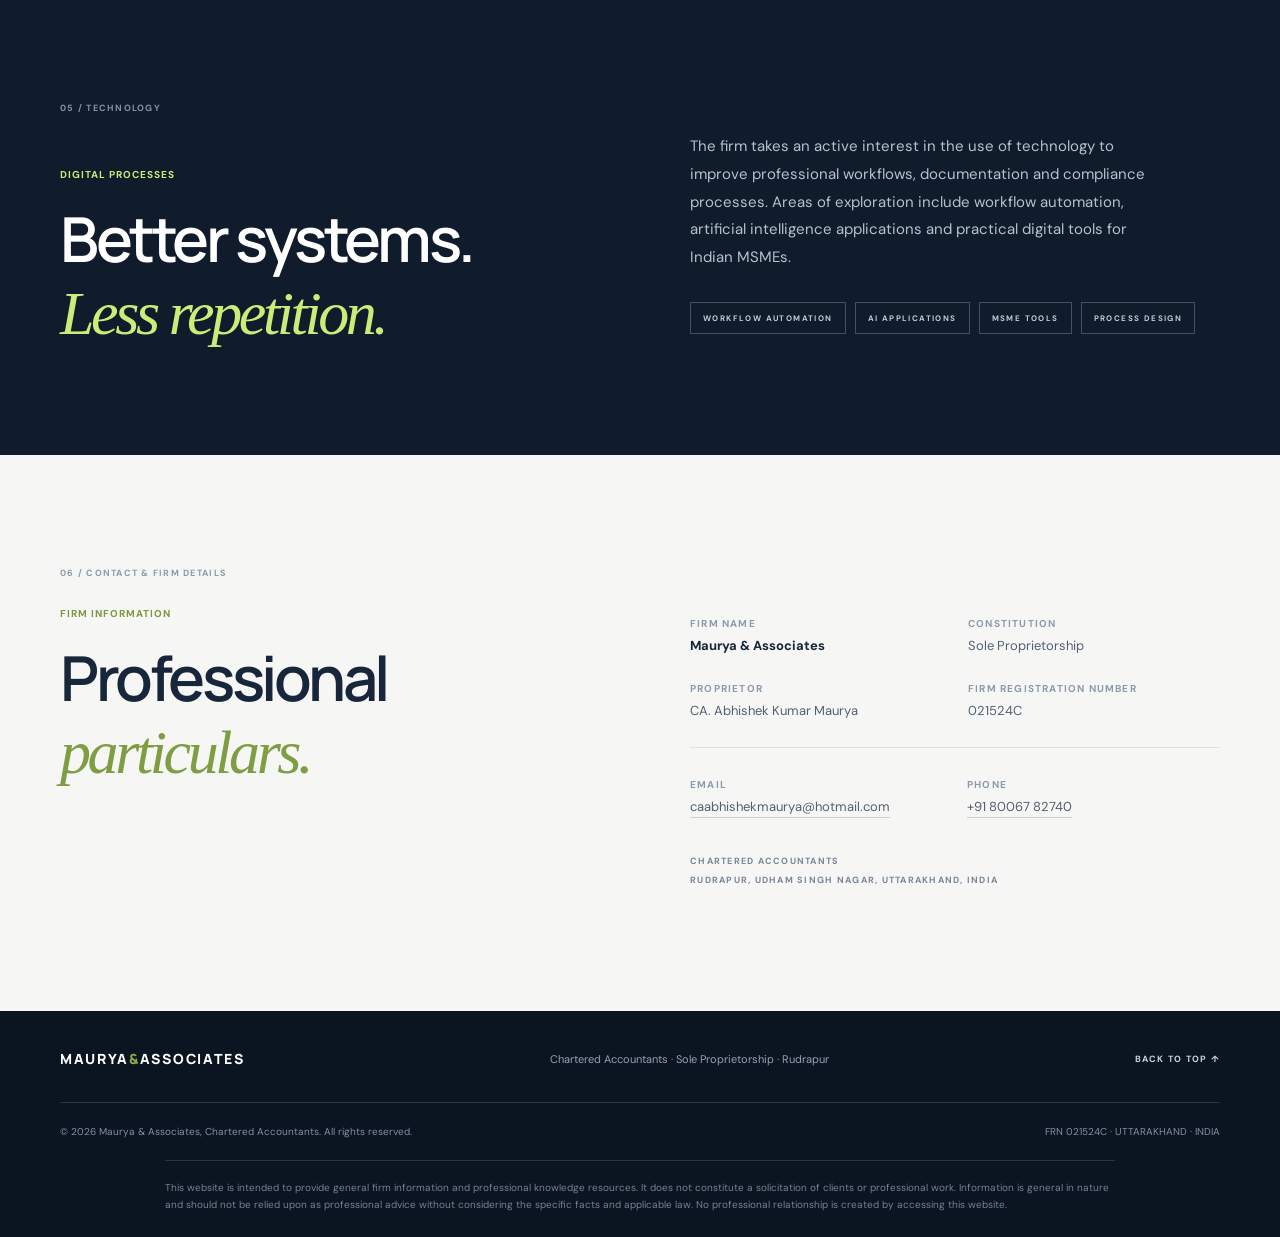
==== commit 6e6beac4: "Add proprietor profile and professional background" ====
--- a/index.html
+++ b/index.html
@@ -18,6 +18,7 @@
     <button class="menu-toggle" id="menuToggle" aria-label="Open navigation" aria-expanded="false"><span></span><span></span></button>
     <div class="nav-links" id="navLinks">
       <a href="#about">About</a>
+      <a href="#proprietor">Proprietor</a>
       <a href="#services">Services</a>
       <a href="#insights">Insights</a>
       <a href="#technology">Technology</a>
@@ -54,9 +55,56 @@
   </div>
 </section>
 
+<section class="profile section container" id="proprietor">
+  <div class="kicker">02 / PROPRIETOR'S PROFILE</div>
+  <div class="profile-layout">
+    <div>
+      <p class="label">Proprietor</p>
+      <h2>CA. Abhishek Kumar Maurya</h2>
+      <p class="profile-summary">Practising Chartered Accountant and proprietor of Maurya &amp; Associates. Professional experience dates from February 2011, including practice with the firm since April 2016.</p>
+    </div>
+    <div>
+      <p class="profile-intro">The professional background includes work across audit and assurance, direct and indirect taxation, tax proceedings, organisational compliance, MSME financial support, labour-law matters and public procurement processes.</p>
+      <details class="profile-disclosure">
+        <summary>View professional experience, qualifications and technical exposure</summary>
+        <div class="profile-content">
+          <h3>Professional experience</h3>
+          <p><strong>Maurya &amp; Associates — April 2016 to present</strong></p>
+          <ul>
+            <li>Experience in internal, statutory, tax and GST audit work, including work relating to companies, Farmer Producer Companies, cooperative societies, NGOs and other organisations.</li>
+            <li>GST and income-tax compliance, assessment and appellate matters, including experience in proceedings before appellate authorities and the GST Authority for Advance Ruling.</li>
+            <li>Formation, compliance and professional work relating to Farmer Producer Companies, societies, self-help groups and non-profit organisations.</li>
+            <li>MSME financial-support work, including preparation of Detailed Project Reports and CMA data for financing-related purposes.</li>
+            <li>Labour-law and payroll compliance matters involving EPF, ESI, contract labour, wages and bonus legislation.</li>
+            <li>Internal audit and procurement-compliance work, including familiarity with public procurement procedures and applicable procurement rules.</li>
+          </ul>
+          <p><strong>Earlier professional experience — February 2011 to January 2016</strong></p>
+          <ul>
+            <li>Experience in concurrent and statutory bank audits, stock audits, revenue audits and statutory audit assignments in banking and corporate settings.</li>
+          </ul>
+
+          <h3>Selected certificates and professional training</h3>
+          <ul>
+            <li>Diploma in Information System Audit (DISA) — ICAI.</li>
+            <li>Certified Forensic Accountant and Fraud Auditor — ICAI.</li>
+            <li>Certified Concurrent Auditor of Banks — ICAI.</li>
+            <li>Certified Wealth Manager and Financial Planner — ICAI.</li>
+            <li>Certificates in Goods and Services Tax, Non-Profit Organisations, Start-ups, Indian Accounting Standards, Accounting Standards, Standards on Auditing, and Public Finance and Government Accounting — ICAI.</li>
+            <li>Certificate in Public Procurement (CPPP) and Certificate in Contract Management (CPCM) — World Bank programmes.</li>
+            <li>100 Hours Information Technology Training, General Management and Communication Skills, and Advanced Excel Training — ICAI.</li>
+          </ul>
+
+          <h3>Software and systems exposure</h3>
+          <p>MS Word and Excel, Tally Prime, BUSY, FINACLE, FINCRAFT, and Central and Uttarakhand e-procurement portals.</p>
+        </div>
+      </details>
+    </div>
+  </div>
+</section>
+
 <section class="expertise section" id="services">
   <div class="container">
-    <div class="kicker">02 / PROFESSIONAL SERVICES</div>
+    <div class="kicker">03 / PROFESSIONAL SERVICES</div>
     <div class="section-heading">
       <div><p class="label">Areas of professional work</p><h2>Services<span class="accent">.</span></h2></div>
       <p class="aside">The nature and scope of each engagement are determined separately, having regard to applicable law, professional standards, independence requirements and the facts of the assignment.</p>
@@ -78,7 +126,7 @@
 </section>
 
 <section class="insights section container" id="insights">
-  <div class="kicker">03 / KNOWLEDGE</div>
+  <div class="kicker">04 / KNOWLEDGE</div>
   <div class="section-heading">
     <div><p class="label">Notes, explainers and updates</p><h2>Ideas worth <em>sharing.</em></h2></div>
     <p class="aside">A developing library of practical articles and reference notes. Content will be added after review and verification.</p>
@@ -92,13 +140,13 @@
 
 <section class="technology section" id="technology">
   <div class="container tech-layout">
-    <div><div class="kicker">04 / TECHNOLOGY</div><p class="label">Digital processes</p><h2>Better systems.<br><em>Less repetition.</em></h2></div>
+    <div><div class="kicker">05 / TECHNOLOGY</div><p class="label">Digital processes</p><h2>Better systems.<br><em>Less repetition.</em></h2></div>
     <div><p class="tech-copy">The firm takes an active interest in the use of technology to improve professional workflows, documentation and compliance processes. Areas of exploration include workflow automation, artificial intelligence applications and practical digital tools for Indian MSMEs.</p><div class="tags"><span>WORKFLOW AUTOMATION</span><span>AI APPLICATIONS</span><span>MSME TOOLS</span><span>PROCESS DESIGN</span></div></div>
   </div>
 </section>
 
 <section class="contact section container" id="contact">
-  <div class="kicker">05 / CONTACT &amp; FIRM DETAILS</div>
+  <div class="kicker">06 / CONTACT &amp; FIRM DETAILS</div>
   <div class="contact-layout">
     <div><p class="label">Firm information</p><h2>Professional<br><em>particulars.</em></h2></div>
     <div>
--- a/style.css
+++ b/style.css
@@ -1,3 +1,93 @@
-:root{--navy:#101c2c;--ink:#17263a;--muted:#687789;--paper:#f6f7f5;--line:#dce1e4;--lime:#c8ed78}*{box-sizing:border-box}html{scroll-behavior:smooth;scroll-padding-top:80px}body{margin:0;background:var(--paper);color:var(--ink);font-family:"DM Sans",sans-serif;-webkit-font-smoothing:antialiased}a{color:inherit;text-decoration:none}.container{width:min(1160px,calc(100% - 64px));margin:auto}.site-header{height:78px;background:#f6f7f5ed;border-bottom:1px solid #14223612;position:sticky;top:0;z-index:10;backdrop-filter:blur(14px)}.nav{height:100%;display:flex;align-items:center;justify-content:space-between}.brand{display:inline-flex;align-items:center;gap:11px;font:800 14px Manrope,sans-serif;letter-spacing:.12em}.brand-mark{display:grid;place-items:center;width:34px;height:34px;background:var(--navy);color:var(--lime);font-size:11px;letter-spacing:0}.dot,.accent{color:#8eaf42}.nav-links{display:flex;align-items:center;gap:36px;font-size:12px;font-weight:600;color:#526071}.nav-links a:hover{color:#789a36}.nav-contact{background:var(--navy);color:white;padding:13px 20px}.menu-toggle{display:none}.hero{position:relative;overflow:hidden;background:var(--navy);color:white;min-height:640px;display:flex;align-items:center}.grid-bg{position:absolute;inset:0;background-image:linear-gradient(#ffffff09 1px,transparent 1px),linear-gradient(90deg,#ffffff09 1px,transparent 1px);background-size:68px 68px;mask-image:linear-gradient(90deg,#000,transparent 85%)}.hero-content{position:relative;z-index:1;padding:70px 0 66px}.eyebrow,.kicker,.label,.hero-foot,.tags,.location,.back{font-size:10px;font-weight:700;letter-spacing:.14em}.eyebrow{color:#b7c3d0;display:flex;align-items:center;gap:12px}.eyebrow i{height:1px;width:28px;background:var(--lime)}h1,h2{font-family:Manrope,sans-serif;letter-spacing:-.055em}h1{font-size:clamp(46px,6.6vw,82px);line-height:1.08;font-weight:600;margin:34px 0 24px}h1 span{color:var(--lime)}.hero-copy{max-width:570px;color:#bac5d1;font-size:16px;line-height:1.8}.hero-actions{display:flex;align-items:center;gap:32px;margin-top:38px}.button{display:inline-flex;align-items:center;gap:28px;padding:16px 20px;background:var(--lime);color:var(--navy);font-size:12px;font-weight:700}.button b{font-size:18px}.text-link{font-size:12px;font-weight:600;color:#d9e0e7}.hero-foot{display:flex;align-items:center;gap:16px;color:#8291a2;font-size:9px;margin-top:86px}.hero-foot span{width:52px;height:1px;background:#526071}.orbit{position:absolute;border:1px solid #c8ed781f;border-radius:50%;pointer-events:none}.orbit-a{width:600px;height:600px;right:-150px;top:50px}.orbit-b{width:430px;height:430px;right:-65px;top:135px;border-color:#ffffff14}.section{padding:112px 0}.kicker{color:#8a9aab;font-size:9px}.label{color:#7b963f;letter-spacing:.1em;text-transform:uppercase;margin:0 0 22px}.intro{display:grid;grid-template-columns:1fr 3fr;gap:50px}.intro h2,.section-heading h2,.technology h2,.contact h2{font-size:clamp(34px,4.5vw,56px);line-height:1.16;font-weight:600;margin:0 0 34px}.intro h2 em,.section-heading h2 em,.technology h2 em,.contact h2 em{font-family:Georgia,serif;font-weight:400;color:#7f9d43}.intro-bottom{display:grid;grid-template-columns:1fr 1fr;gap:34px;max-width:800px}.intro-bottom p,.aside,.tech-copy,.contact-copy{font-size:14px;line-height:1.85;color:var(--muted)}.expertise{background:#edf0ed}.section-heading{display:flex;justify-content:space-between;align-items:end;gap:40px;margin:24px 0 48px}.section-heading h2{margin:0}.aside{max-width:350px;margin:0 0 5px}.cards{display:grid;grid-template-columns:repeat(4,1fr);border:1px solid #cfd6d2}.cards article{position:relative;min-height:280px;padding:26px 24px 30px;border-right:1px solid #cfd6d2;transition:background .2s}.cards article:last-child{border:0}.cards article:hover{background:#f7f8f5}.cards small{color:#96a1a9;font-size:9px;font-weight:700}.symbol{font-size:25px;color:#7d9d40;margin:34px 0 18px}.cards h3,.insight h3{font:700 19px Manrope,sans-serif;margin:0 0 12px}.cards p,.insight p{font-size:12px;line-height:1.8;color:#687585;max-width:210px}.insights{padding-bottom:125px}.insight{border-block:1px solid var(--line);padding:30px 0;display:grid;grid-template-columns:70px 1fr auto;gap:22px;align-items:center}.insight-icon{width:48px;height:48px;display:grid;place-items:center;background:#e8eedc;color:#829d49;font-size:24px}.insight p{margin:0;max-width:none}.insight>small{font-size:9px;font-weight:700;letter-spacing:.14em;color:#8995a1}.technology{background:var(--navy);color:white;padding:105px 0}.tech-layout{display:grid;grid-template-columns:1fr 1fr;gap:100px;align-items:center}.technology .kicker{color:#8392a4;margin-bottom:54px}.technology .label{color:var(--lime)}.technology h2{margin:0;font-size:clamp(42px,5vw,62px)}.technology h2 em{color:var(--lime)}.tech-copy{color:#b6c1cc;max-width:470px;font-size:15px}.tags{display:flex;flex-wrap:wrap;gap:9px;margin-top:30px}.tags span{border:1px solid #435064;color:#c2ccd5;padding:10px 12px;font-size:8px}.contact-layout{display:grid;grid-template-columns:1fr 1fr;gap:100px;margin-top:28px}.contact h2{font-size:clamp(40px,5vw,62px);margin:0}.contact-copy{padding-top:8px;max-width:460px}.muted{color:#8c9aab;font-size:12px}.location{color:#788697;font-size:9px;line-height:2.1;margin-top:40px}footer{background:#0b1522;color:white;padding:38px 0 24px}.footer-top,.footer-bottom{display:flex;justify-content:space-between;align-items:center}.footer-top{padding-bottom:34px;border-bottom:1px solid #273443}.footer-top p{color:#94a2b1;font-size:11px;margin:0}.back{font-size:9px;color:#c9d3dc}.footer-bottom{padding:22px 0;color:#8190a0;font-size:10px}.disclaimer{border-top:1px solid #273443;padding-top:18px;color:#748292;font-size:10px;line-height:1.7;max-width:950px}
-@media(max-width:850px){.container{width:min(calc(100% - 44px),680px)}.nav-links{gap:20px}.intro{grid-template-columns:1fr;gap:28px}.cards{grid-template-columns:repeat(2,1fr)}.cards article:nth-child(2){border-right:0}.cards article:nth-child(-n+2){border-bottom:1px solid #cfd6d2}.tech-layout,.contact-layout{gap:45px}.orbit-a{right:-360px}}
-@media(max-width:620px){.container{width:calc(100% - 40px)}.site-header{height:68px}.menu-toggle{display:flex;flex-direction:column;gap:6px;border:0;background:none;padding:10px}.menu-toggle span{width:22px;height:1px;background:var(--ink)}.nav-links{display:none;position:absolute;top:68px;left:0;right:0;padding:22px 20px 26px;background:var(--paper);border-bottom:1px solid var(--line);flex-direction:column;align-items:stretch;gap:0}.nav-links.open{display:flex}.nav-links a{padding:14px 8px}.nav-links .nav-contact{text-align:center;margin-top:8px}.hero{min-height:590px}.hero-content{padding:66px 0 42px}h1{font-size:clamp(43px,12vw,62px)}.hero-copy{font-size:14px}.hero-actions{gap:20px;flex-wrap:wrap}.hero-foot{font-size:7px;gap:9px;margin-top:70px}.hero-foot span{width:22px}.section{padding:78px 0}.intro h2,.section-heading h2{font-size:38px}.intro-bottom{grid-template-columns:1fr;gap:8px}.section-heading{display:block;margin-bottom:32px}.aside{margin-top:20px}.cards{grid-template-columns:1fr}.cards article,.cards article:nth-child(2){border-right:0;border-bottom:1px solid #cfd6d2;min-height:235px}.cards article:last-child{border-bottom:0}.symbol{margin-top:25px}.insight{grid-template-columns:48px 1fr;gap:15px}.insight>small{grid-column:2}.technology{padding:78px 0}.tech-layout,.contact-layout{grid-template-columns:1fr;gap:35px}.technology .kicker{margin-bottom:38px}.contact h2{font-size:44px}.footer-top{align-items:flex-start;gap:20px;flex-wrap:wrap}.footer-top p{width:100%;order:3}.footer-bottom{align-items:flex-start;gap:12px;flex-direction:column}.disclaimer{font-size:9px}}
+:root{--navy:#101c2c;--ink:#17263a;--muted:#687789;--paper:#f6f7f5;--line:#dce1e4;--lime:#c8ed78}
+*{box-sizing:border-box}
+html{scroll-behavior:smooth;scroll-padding-top:80px}
+body{margin:0;background:var(--paper);color:var(--ink);font-family:"DM Sans",sans-serif;-webkit-font-smoothing:antialiased}
+a{color:inherit;text-decoration:none}
+.container{width:min(1160px,calc(100% - 64px));margin:auto}
+.site-header{height:78px;background:#f6f7f5ed;border-bottom:1px solid #14223612;position:sticky;top:0;z-index:10;backdrop-filter:blur(14px)}
+.nav{height:100%;display:flex;align-items:center;justify-content:space-between}
+.brand{display:inline-flex;align-items:center;font:800 14px Manrope,sans-serif;letter-spacing:.12em}
+.dot,.accent{color:#8eaf42}
+.nav-links{display:flex;align-items:center;gap:36px;font-size:12px;font-weight:600;color:#526071}
+.nav-links a:hover{color:#789a36}
+.nav-contact{background:var(--navy);color:white;padding:13px 20px}
+.menu-toggle{display:none}
+.hero{position:relative;overflow:hidden;background:var(--navy);color:white;min-height:640px;display:flex;align-items:center}
+.grid-bg{position:absolute;inset:0;background-image:linear-gradient(#ffffff09 1px,transparent 1px),linear-gradient(90deg,#ffffff09 1px,transparent 1px);background-size:68px 68px;mask-image:linear-gradient(90deg,#000,transparent 85%)}
+.hero-content{position:relative;z-index:1;padding:70px 0 66px}
+.eyebrow,.kicker,.label,.hero-foot,.tags,.location,.back{font-size:10px;font-weight:700;letter-spacing:.14em}
+.eyebrow{color:#b7c3d0;display:flex;align-items:center;gap:12px}
+.eyebrow i{height:1px;width:28px;background:var(--lime)}
+h1,h2{font-family:Manrope,sans-serif;letter-spacing:-.055em}
+h1{font-size:clamp(46px,6.6vw,82px);line-height:1.08;font-weight:600;margin:34px 0 24px}
+h1 span{color:var(--lime)}
+.hero-copy{max-width:570px;color:#bac5d1;font-size:16px;line-height:1.8}
+.hero-actions{display:flex;align-items:center;gap:32px;margin-top:38px}
+.button{display:inline-flex;align-items:center;gap:28px;padding:16px 20px;background:var(--lime);color:var(--navy);font-size:12px;font-weight:700}
+.button b{font-size:18px}
+.text-link{font-size:12px;font-weight:600;color:#d9e0e7}
+.hero-foot{display:flex;align-items:center;gap:16px;color:#8291a2;font-size:9px;margin-top:86px}
+.hero-foot span{width:52px;height:1px;background:#526071}
+.orbit{position:absolute;border:1px solid #c8ed781f;border-radius:50%;pointer-events:none}
+.orbit-a{width:600px;height:600px;right:-150px;top:50px}
+.orbit-b{width:430px;height:430px;right:-65px;top:135px;border-color:#ffffff14}
+.section{padding:112px 0}
+.kicker{color:#8a9aab;font-size:9px}
+.label{color:#7b963f;letter-spacing:.1em;text-transform:uppercase;margin:0 0 22px}
+.intro{display:grid;grid-template-columns:1fr 3fr;gap:50px}
+.intro h2,.section-heading h2,.technology h2,.contact h2{font-size:clamp(34px,4.5vw,56px);line-height:1.16;font-weight:600;margin:0 0 34px}
+.intro h2 em,.section-heading h2 em,.technology h2 em,.contact h2 em{font-family:Georgia,serif;font-weight:400;color:#7f9d43}
+.intro-bottom{display:grid;grid-template-columns:1fr 1fr;gap:34px;max-width:800px}
+.intro-bottom p,.aside,.tech-copy,.contact-copy{font-size:14px;line-height:1.85;color:var(--muted)}
+.expertise{background:#edf0ed}
+.section-heading{display:flex;justify-content:space-between;align-items:end;gap:40px;margin:24px 0 48px}
+.section-heading h2{margin:0}
+.aside{max-width:390px;margin:0 0 5px}
+.cards{display:grid;grid-template-columns:repeat(4,1fr);border:1px solid #cfd6d2}
+.cards article{position:relative;min-height:310px;padding:26px 24px 30px;border-right:1px solid #cfd6d2;transition:background .2s}
+.cards article:last-child{border:0}
+.cards article:hover{background:#f7f8f5}
+.cards small{color:#96a1a9;font-size:9px;font-weight:700}
+.symbol{font-size:25px;color:#7d9d40;margin:34px 0 18px}
+.cards h3,.insight h3{font:700 18px Manrope,sans-serif;margin:0 0 12px}
+.cards p,.insight p{font-size:12px;line-height:1.8;color:#687585;max-width:230px}
+.reserved-services{margin-top:28px;border-top:1px solid #cfd6d2;border-bottom:1px solid #cfd6d2}
+.reserved-services summary{cursor:pointer;list-style:none;padding:20px 4px;font-size:12px;font-weight:700;color:#435367;display:flex;justify-content:space-between;align-items:center}
+.reserved-services summary::-webkit-details-marker{display:none}
+.reserved-services summary:after{content:"+";font-size:20px;color:#7d9d40}
+.reserved-services[open] summary:after{content:"−"}
+.reserved-copy{padding:0 4px 18px;max-width:850px}
+.reserved-copy p{font-size:12px;line-height:1.8;color:#687585;margin:0}
+.insights{padding-bottom:125px}
+.insight{border-block:1px solid var(--line);padding:30px 0;display:grid;grid-template-columns:70px 1fr auto;gap:22px;align-items:center}
+.insight-icon{width:48px;height:48px;display:grid;place-items:center;background:#e8eedc;color:#829d49;font-size:24px}
+.insight p{margin:0;max-width:none}
+.insight>small{font-size:9px;font-weight:700;letter-spacing:.14em;color:#8995a1}
+.technology{background:var(--navy);color:white;padding:105px 0}
+.tech-layout{display:grid;grid-template-columns:1fr 1fr;gap:100px;align-items:center}
+.technology .kicker{color:#8392a4;margin-bottom:54px}
+.technology .label{color:var(--lime)}
+.technology h2{margin:0;font-size:clamp(42px,5vw,62px)}
+.technology h2 em{color:var(--lime)}
+.tech-copy{color:#b6c1cc;max-width:470px;font-size:15px}
+.tags{display:flex;flex-wrap:wrap;gap:9px;margin-top:30px}
+.tags span{border:1px solid #435064;color:#c2ccd5;padding:10px 12px;font-size:8px}
+.contact-layout{display:grid;grid-template-columns:1fr 1fr;gap:100px;margin-top:28px}
+.contact h2{font-size:clamp(40px,5vw,62px);margin:0}
+.firm-particulars{display:grid;grid-template-columns:1fr 1fr;gap:18px 26px;padding:4px 0 24px;border-bottom:1px solid var(--line)}
+.firm-particulars p,.contact-details p{font-size:13px;line-height:1.8;color:#526071;margin:0}
+.firm-particulars strong{color:var(--ink)}
+.contact-details{display:grid;grid-template-columns:1fr 1fr;gap:24px;margin-top:24px}
+.muted{color:#8c9aab;font-size:10px;font-weight:700;letter-spacing:.12em}
+.contact-details a{border-bottom:1px solid #cbd2d5;padding-bottom:2px}
+.location{color:#788697;font-size:9px;line-height:2.1;margin-top:34px}
+footer{background:#0b1522;color:white;padding:38px 0 24px}
+.footer-top,.footer-bottom{display:flex;justify-content:space-between;align-items:center}
+.footer-top{padding-bottom:34px;border-bottom:1px solid #273443}
+.footer-top p{color:#94a2b1;font-size:11px;margin:0}
+.back{font-size:9px;color:#c9d3dc}
+.footer-bottom{padding:22px 0;color:#8190a0;font-size:10px}
+.disclaimer{border-top:1px solid #273443;padding-top:18px;color:#748292;font-size:10px;line-height:1.7;max-width:950px}
+@media(max-width:1000px){.cards{grid-template-columns:repeat(2,1fr)}.cards article:nth-child(2){border-right:0}.cards article:nth-child(-n+2){border-bottom:1px solid #cfd6d2}.cards article:nth-child(3){border-right:1px solid #cfd6d2}.cards article:nth-child(4){border-right:0}}
+@media(max-width:850px){.container{width:min(calc(100% - 44px),680px)}.nav-links{gap:20px}.intro{grid-template-columns:1fr;gap:28px}.tech-layout,.contact-layout{gap:45px}.orbit-a{right:-360px}}
+@media(max-width:620px){.container{width:calc(100% - 40px)}.site-header{height:68px}.menu-toggle{display:flex;flex-direction:column;gap:6px;border:0;background:none;padding:10px}.menu-toggle span{width:22px;height:1px;background:var(--ink)}.nav-links{display:none;position:absolute;top:68px;left:0;right:0;padding:22px 20px 26px;background:var(--paper);border-bottom:1px solid var(--line);flex-direction:column;align-items:stretch;gap:0}.nav-links.open{display:flex}.nav-links a{padding:14px 8px}.nav-links .nav-contact{text-align:center;margin-top:8px}.hero{min-height:590px}.hero-content{padding:66px 0 42px}h1{font-size:clamp(43px,12vw,62px)}.hero-copy{font-size:14px}.hero-actions{gap:20px;flex-wrap:wrap}.hero-foot{font-size:7px;gap:9px;margin-top:70px}.hero-foot span{width:22px}.section{padding:78px 0}.intro h2,.section-heading h2{font-size:38px}.intro-bottom{grid-template-columns:1fr;gap:8px}.section-heading{display:block;margin-bottom:32px}.aside{margin-top:20px}.cards{grid-template-columns:1fr}.cards article,.cards article:nth-child(2),.cards article:nth-child(3){border-right:0;border-bottom:1px solid #cfd6d2;min-height:245px}.cards article:last-child{border-bottom:0}.symbol{margin-top:25px}.insight{grid-template-columns:48px 1fr;gap:15px}.insight>small{grid-column:2}.technology{padding:78px 0}.tech-layout,.contact-layout{grid-template-columns:1fr;gap:35px}.technology .kicker{margin-bottom:38px}.contact h2{font-size:44px}.firm-particulars,.contact-details{grid-template-columns:1fr;gap:15px}.footer-top{align-items:flex-start;gap:20px;flex-wrap:wrap}.footer-top p{width:100%;order:3}.footer-bottom{align-items:flex-start;gap:12px;flex-direction:column}.disclaimer{font-size:9px}}
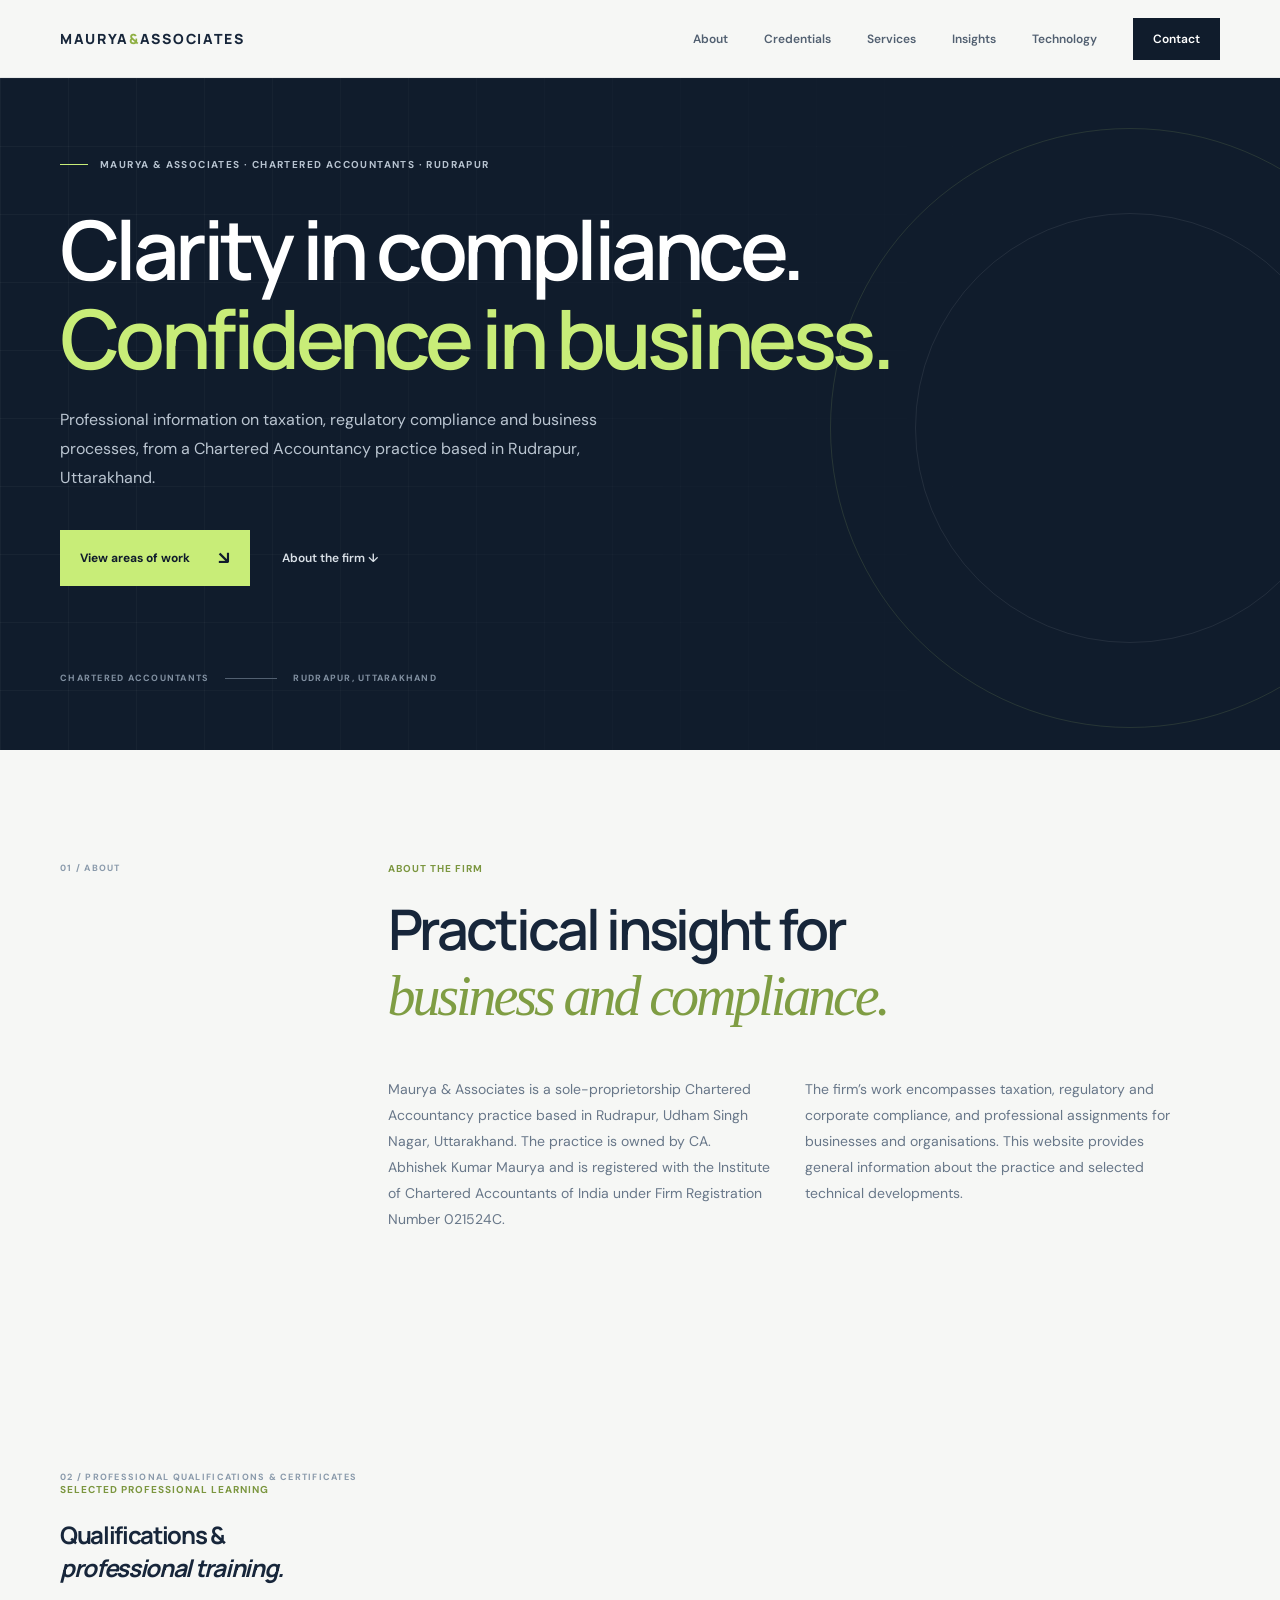
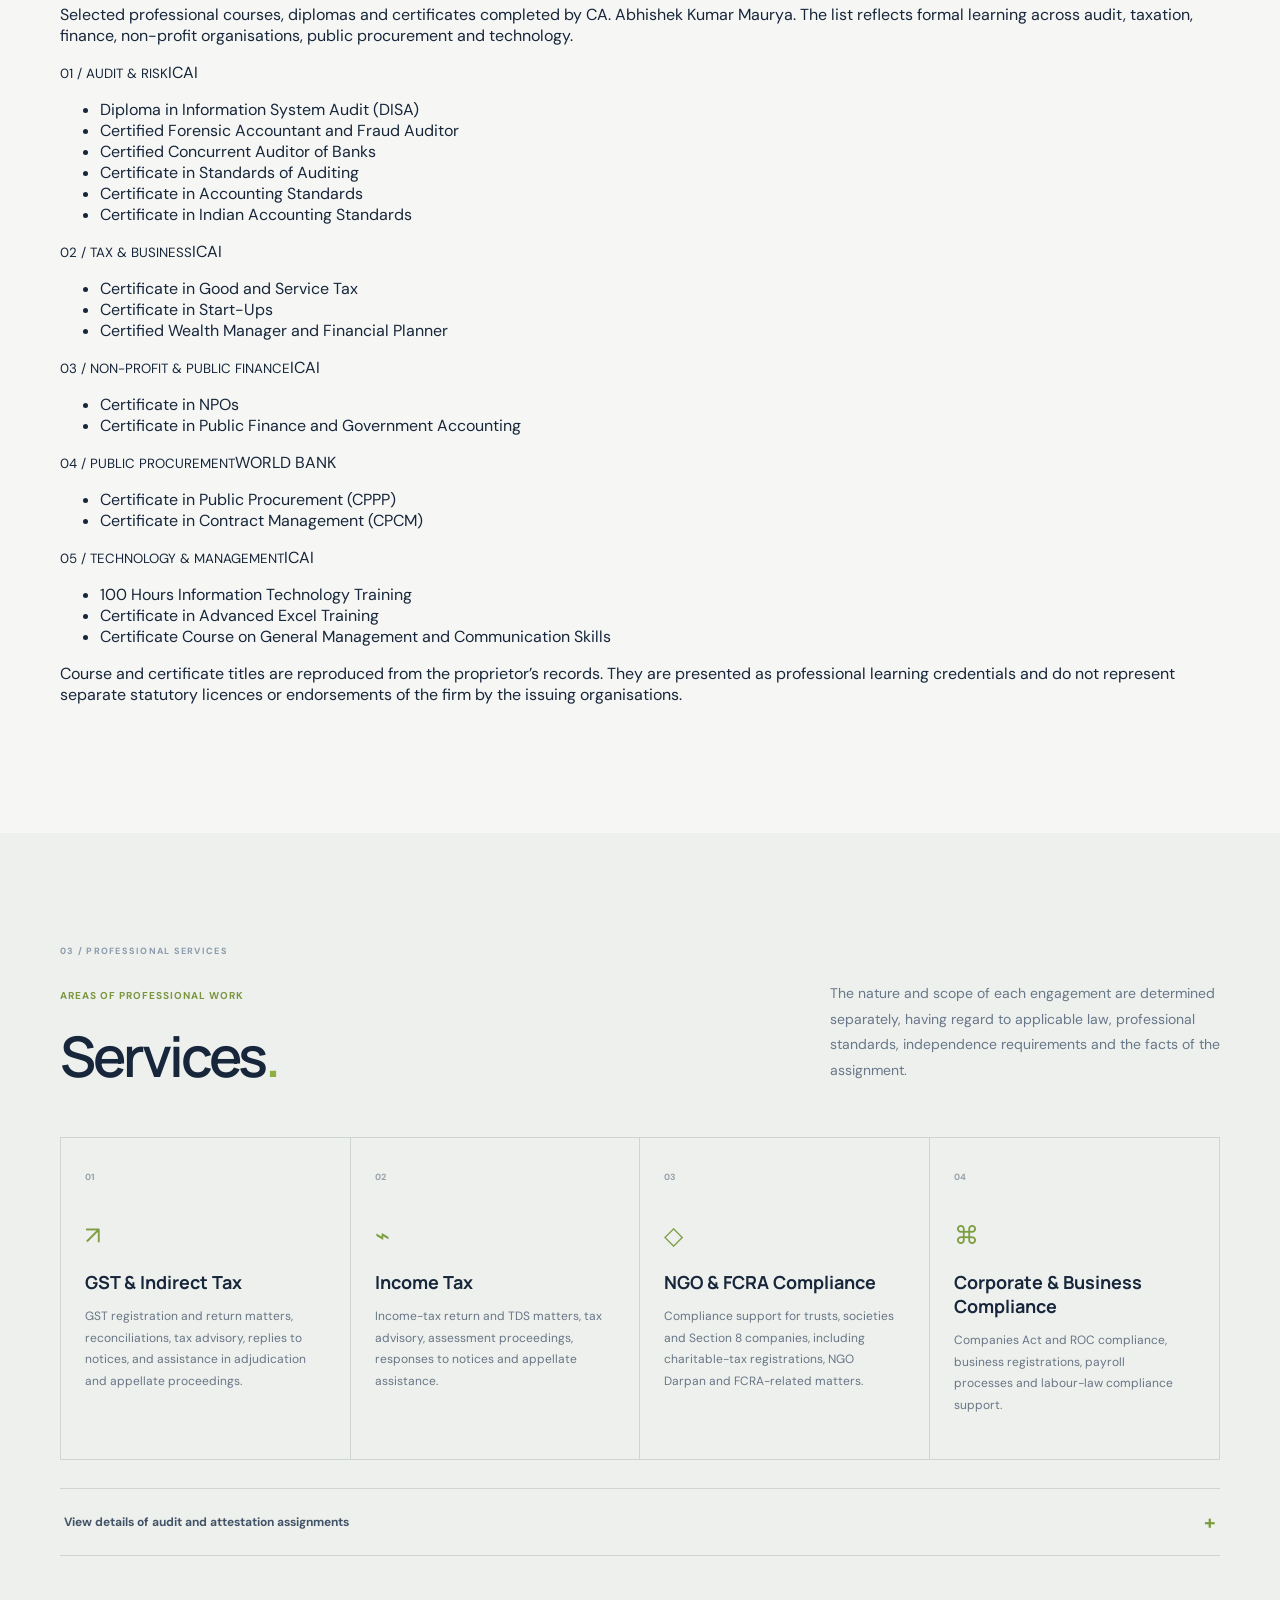
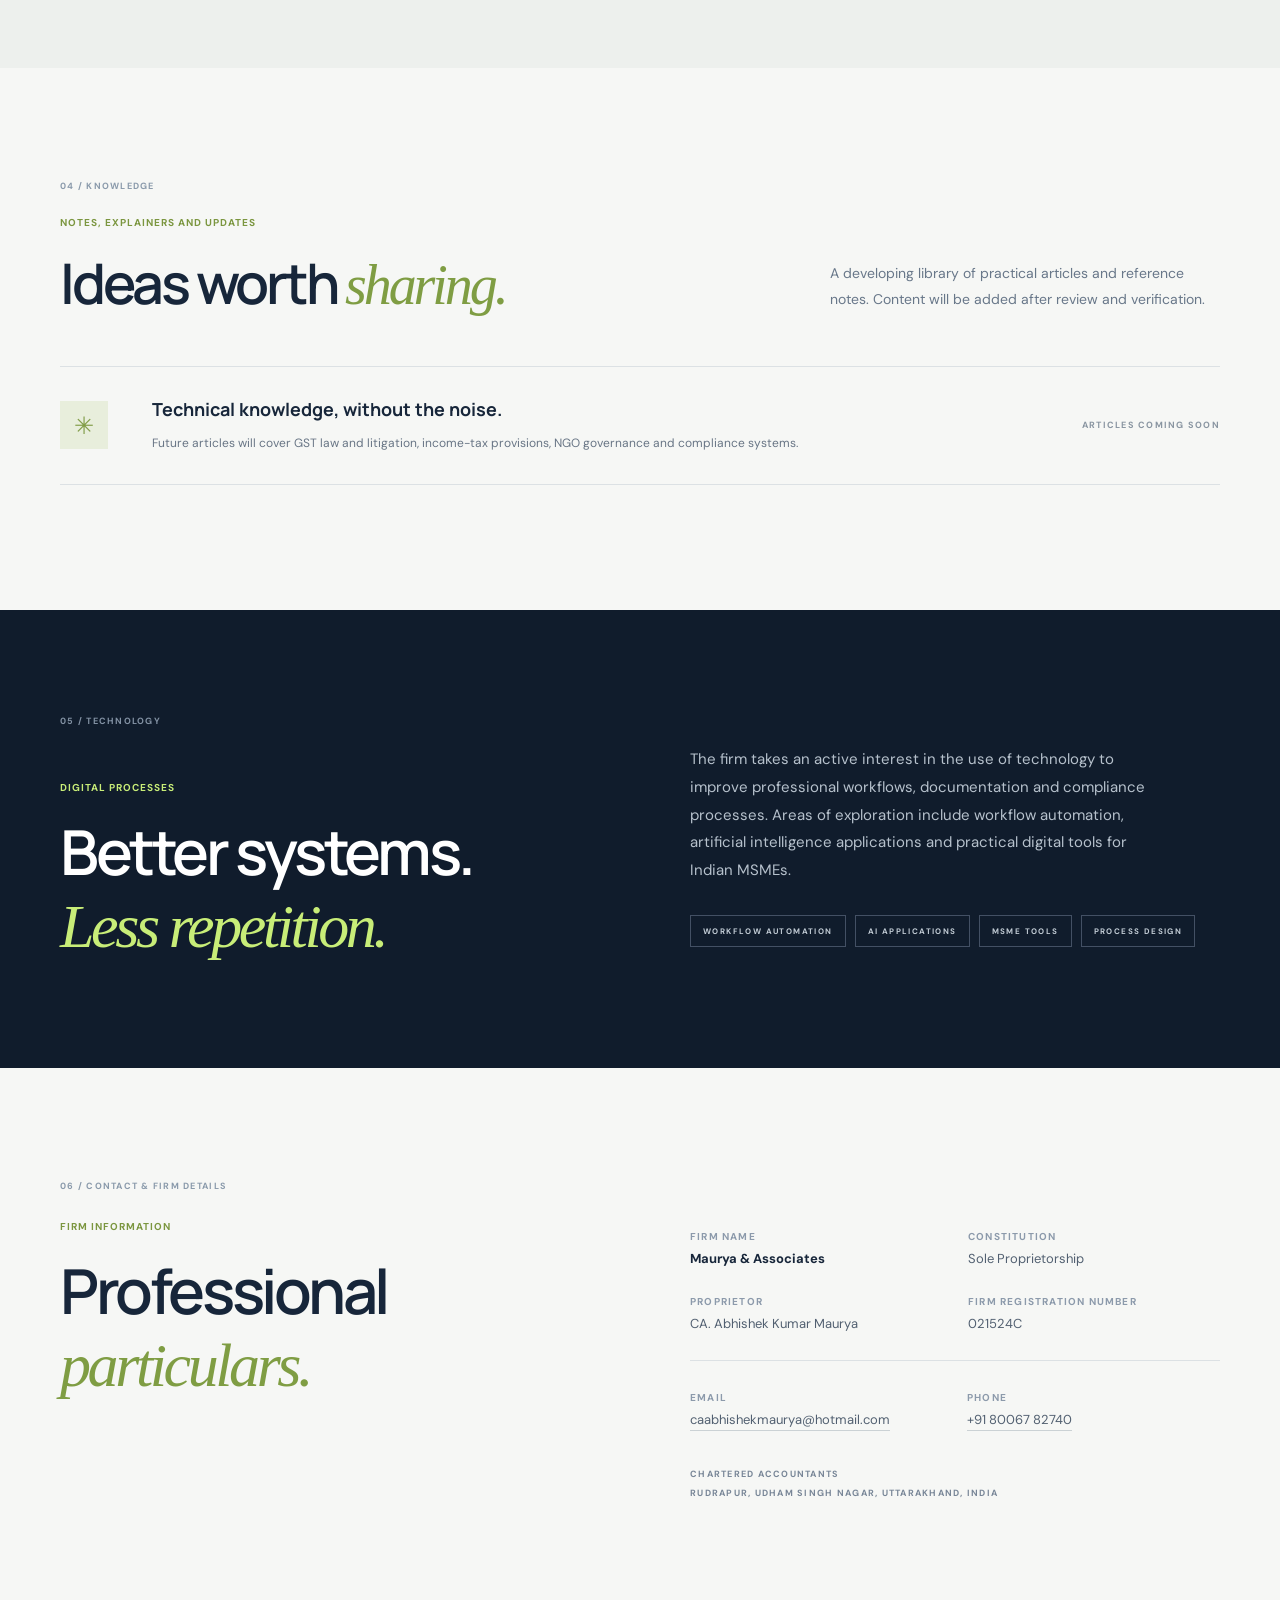
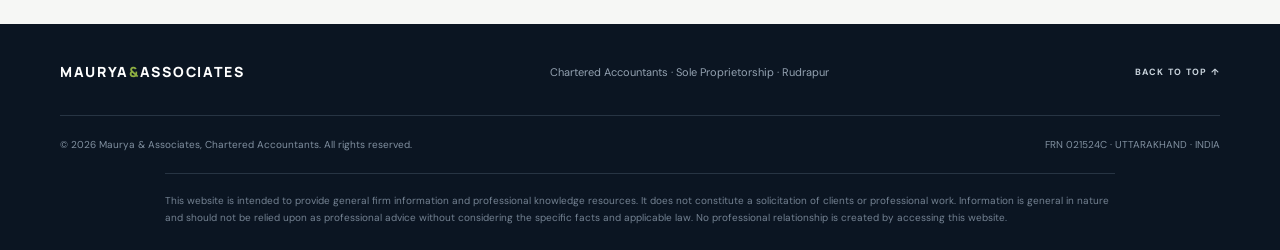
==== commit 38566059: "Replace proprietor CV with professional qualifications and certificates" ====
--- a/index.html
+++ b/index.html
@@ -18,7 +18,7 @@
     <button class="menu-toggle" id="menuToggle" aria-label="Open navigation" aria-expanded="false"><span></span><span></span></button>
     <div class="nav-links" id="navLinks">
       <a href="#about">About</a>
-      <a href="#proprietor">Proprietor</a>
+      <a href="#credentials">Credentials</a>
       <a href="#services">Services</a>
       <a href="#insights">Insights</a>
       <a href="#technology">Technology</a>
@@ -55,51 +55,64 @@
   </div>
 </section>
 
-<section class="profile section container" id="proprietor">
-  <div class="kicker">02 / PROPRIETOR'S PROFILE</div>
-  <div class="profile-layout">
+<section class="credentials section container" id="credentials">
+  <div class="kicker">02 / PROFESSIONAL QUALIFICATIONS &amp; CERTIFICATES</div>
+  <div class="credentials-heading">
     <div>
-      <p class="label">Proprietor</p>
-      <h2>CA. Abhishek Kumar Maurya</h2>
-      <p class="profile-summary">Practising Chartered Accountant and proprietor of Maurya &amp; Associates. Professional experience dates from February 2011, including practice with the firm since April 2016.</p>
+      <p class="label">Selected professional learning</p>
+      <h2>Qualifications &amp;<br><em>professional training.</em></h2>
     </div>
-    <div>
-      <p class="profile-intro">The professional background includes work across audit and assurance, direct and indirect taxation, tax proceedings, organisational compliance, MSME financial support, labour-law matters and public procurement processes.</p>
-      <details class="profile-disclosure">
-        <summary>View professional experience, qualifications and technical exposure</summary>
-        <div class="profile-content">
-          <h3>Professional experience</h3>
-          <p><strong>Maurya &amp; Associates — April 2016 to present</strong></p>
-          <ul>
-            <li>Experience in internal, statutory, tax and GST audit work, including work relating to companies, Farmer Producer Companies, cooperative societies, NGOs and other organisations.</li>
-            <li>GST and income-tax compliance, assessment and appellate matters, including experience in proceedings before appellate authorities and the GST Authority for Advance Ruling.</li>
-            <li>Formation, compliance and professional work relating to Farmer Producer Companies, societies, self-help groups and non-profit organisations.</li>
-            <li>MSME financial-support work, including preparation of Detailed Project Reports and CMA data for financing-related purposes.</li>
-            <li>Labour-law and payroll compliance matters involving EPF, ESI, contract labour, wages and bonus legislation.</li>
-            <li>Internal audit and procurement-compliance work, including familiarity with public procurement procedures and applicable procurement rules.</li>
-          </ul>
-          <p><strong>Earlier professional experience — February 2011 to January 2016</strong></p>
-          <ul>
-            <li>Experience in concurrent and statutory bank audits, stock audits, revenue audits and statutory audit assignments in banking and corporate settings.</li>
-          </ul>
+    <p class="credentials-intro">Selected professional courses, diplomas and certificates completed by CA. Abhishek Kumar Maurya. The list reflects formal learning across audit, taxation, finance, non-profit organisations, public procurement and technology.</p>
+  </div>
 
-          <h3>Selected certificates and professional training</h3>
-          <ul>
-            <li>Diploma in Information System Audit (DISA) — ICAI.</li>
-            <li>Certified Forensic Accountant and Fraud Auditor — ICAI.</li>
-            <li>Certified Concurrent Auditor of Banks — ICAI.</li>
-            <li>Certified Wealth Manager and Financial Planner — ICAI.</li>
-            <li>Certificates in Goods and Services Tax, Non-Profit Organisations, Start-ups, Indian Accounting Standards, Accounting Standards, Standards on Auditing, and Public Finance and Government Accounting — ICAI.</li>
-            <li>Certificate in Public Procurement (CPPP) and Certificate in Contract Management (CPCM) — World Bank programmes.</li>
-            <li>100 Hours Information Technology Training, General Management and Communication Skills, and Advanced Excel Training — ICAI.</li>
-          </ul>
+  <div class="credential-grid">
+    <article class="credential-card">
+      <div class="credential-card-head"><small>01 / AUDIT &amp; RISK</small><span>ICAI</span></div>
+      <ul>
+        <li>Diploma in Information System Audit (DISA)</li>
+        <li>Certified Forensic Accountant and Fraud Auditor</li>
+        <li>Certified Concurrent Auditor of Banks</li>
+        <li>Certificate in Standards of Auditing</li>
+        <li>Certificate in Accounting Standards</li>
+        <li>Certificate in Indian Accounting Standards</li>
+      </ul>
+    </article>
 
-          <h3>Software and systems exposure</h3>
-          <p>MS Word and Excel, Tally Prime, BUSY, FINACLE, FINCRAFT, and Central and Uttarakhand e-procurement portals.</p>
-        </div>
-      </details>
-    </div>
+    <article class="credential-card">
+      <div class="credential-card-head"><small>02 / TAX &amp; BUSINESS</small><span>ICAI</span></div>
+      <ul>
+        <li>Certificate in Good and Service Tax</li>
+        <li>Certificate in Start-Ups</li>
+        <li>Certified Wealth Manager and Financial Planner</li>
+      </ul>
+    </article>
+
+    <article class="credential-card">
+      <div class="credential-card-head"><small>03 / NON-PROFIT &amp; PUBLIC FINANCE</small><span>ICAI</span></div>
+      <ul>
+        <li>Certificate in NPOs</li>
+        <li>Certificate in Public Finance and Government Accounting</li>
+      </ul>
+    </article>
+
+    <article class="credential-card">
+      <div class="credential-card-head"><small>04 / PUBLIC PROCUREMENT</small><span>WORLD BANK</span></div>
+      <ul>
+        <li>Certificate in Public Procurement (CPPP)</li>
+        <li>Certificate in Contract Management (CPCM)</li>
+      </ul>
+    </article>
+
+    <article class="credential-card">
+      <div class="credential-card-head"><small>05 / TECHNOLOGY &amp; MANAGEMENT</small><span>ICAI</span></div>
+      <ul>
+        <li>100 Hours Information Technology Training</li>
+        <li>Certificate in Advanced Excel Training</li>
+        <li>Certificate Course on General Management and Communication Skills</li>
+      </ul>
+    </article>
   </div>
+  <p class="credentials-note">Course and certificate titles are reproduced from the proprietor’s records. They are presented as professional learning credentials and do not represent separate statutory licences or endorsements of the firm by the issuing organisations.</p>
 </section>
 
 <section class="expertise section" id="services">
--- a/style.css
+++ b/style.css
@@ -89,5 +89,21 @@
 .footer-bottom{padding:22px 0;color:#8190a0;font-size:10px}
 .disclaimer{border-top:1px solid #273443;padding-top:18px;color:#748292;font-size:10px;line-height:1.7;max-width:950px}
 @media(max-width:1000px){.cards{grid-template-columns:repeat(2,1fr)}.cards article:nth-child(2){border-right:0}.cards article:nth-child(-n+2){border-bottom:1px solid #cfd6d2}.cards article:nth-child(3){border-right:1px solid #cfd6d2}.cards article:nth-child(4){border-right:0}}
-@media(max-width:850px){.container{width:min(calc(100% - 44px),680px)}.nav-links{gap:20px}.intro{grid-template-columns:1fr;gap:28px}.tech-layout,.contact-layout{gap:45px}.orbit-a{right:-360px}}
-@media(max-width:620px){.container{width:calc(100% - 40px)}.site-header{height:68px}.menu-toggle{display:flex;flex-direction:column;gap:6px;border:0;background:none;padding:10px}.menu-toggle span{width:22px;height:1px;background:var(--ink)}.nav-links{display:none;position:absolute;top:68px;left:0;right:0;padding:22px 20px 26px;background:var(--paper);border-bottom:1px solid var(--line);flex-direction:column;align-items:stretch;gap:0}.nav-links.open{display:flex}.nav-links a{padding:14px 8px}.nav-links .nav-contact{text-align:center;margin-top:8px}.hero{min-height:590px}.hero-content{padding:66px 0 42px}h1{font-size:clamp(43px,12vw,62px)}.hero-copy{font-size:14px}.hero-actions{gap:20px;flex-wrap:wrap}.hero-foot{font-size:7px;gap:9px;margin-top:70px}.hero-foot span{width:22px}.section{padding:78px 0}.intro h2,.section-heading h2{font-size:38px}.intro-bottom{grid-template-columns:1fr;gap:8px}.section-heading{display:block;margin-bottom:32px}.aside{margin-top:20px}.cards{grid-template-columns:1fr}.cards article,.cards article:nth-child(2),.cards article:nth-child(3){border-right:0;border-bottom:1px solid #cfd6d2;min-height:245px}.cards article:last-child{border-bottom:0}.symbol{margin-top:25px}.insight{grid-template-columns:48px 1fr;gap:15px}.insight>small{grid-column:2}.technology{padding:78px 0}.tech-layout,.contact-layout{grid-template-columns:1fr;gap:35px}.technology .kicker{margin-bottom:38px}.contact h2{font-size:44px}.firm-particulars,.contact-details{grid-template-columns:1fr;gap:15px}.footer-top{align-items:flex-start;gap:20px;flex-wrap:wrap}.footer-top p{width:100%;order:3}.footer-bottom{align-items:flex-start;gap:12px;flex-direction:column}.disclaimer{font-size:9px}}+@media(max-width:850px){.container{width:min(calc(100% - 44px),680px)}.nav-links{gap:20px}.intro{grid-template-columns:1fr;gap:28px}.profile-layout{grid-template-columns:1fr;gap:24px}.tech-layout,.contact-layout{gap:45px}.orbit-a{right:-360px}}
+@media(max-width:620px){.container{width:calc(100% - 40px)}.site-header{height:68px}.menu-toggle{display:flex;flex-direction:column;gap:6px;border:0;background:none;padding:10px}.menu-toggle span{width:22px;height:1px;background:var(--ink)}.nav-links{display:none;position:absolute;top:68px;left:0;right:0;padding:22px 20px 26px;background:var(--paper);border-bottom:1px solid var(--line);flex-direction:column;align-items:stretch;gap:0}.nav-links.open{display:flex}.nav-links a{padding:14px 8px}.nav-links .nav-contact{text-align:center;margin-top:8px}.hero{min-height:590px}.hero-content{padding:66px 0 42px}h1{font-size:clamp(43px,12vw,62px)}.hero-copy{font-size:14px}.hero-actions{gap:20px;flex-wrap:wrap}.hero-foot{font-size:7px;gap:9px;margin-top:70px}.hero-foot span{width:22px}.section{padding:78px 0}.intro h2,.section-heading h2{font-size:38px}.intro-bottom{grid-template-columns:1fr;gap:8px}.section-heading{display:block;margin-bottom:32px}.aside{margin-top:20px}.cards{grid-template-columns:1fr}.cards article,.cards article:nth-child(2),.cards article:nth-child(3){border-right:0;border-bottom:1px solid #cfd6d2;min-height:245px}.cards article:last-child{border-bottom:0}.symbol{margin-top:25px}.insight{grid-template-columns:48px 1fr;gap:15px}.insight>small{grid-column:2}.technology{padding:78px 0}.tech-layout,.contact-layout{grid-template-columns:1fr;gap:35px}.technology .kicker{margin-bottom:38px}.contact h2{font-size:44px}.firm-particulars,.contact-details{grid-template-columns:1fr;gap:15px}.footer-top{align-items:flex-start;gap:20px;flex-wrap:wrap}.footer-top p{width:100%;order:3}.footer-bottom{align-items:flex-start;gap:12px;flex-direction:column}.disclaimer{font-size:9px}}
+
+.profile-layout{display:grid;grid-template-columns:.85fr 1.15fr;gap:80px;margin-top:28px;align-items:start}
+.profile h2{font:600 clamp(34px,4.5vw,56px) Manrope,sans-serif;letter-spacing:-.055em;line-height:1.16;margin:0 0 22px}
+.profile-summary,.profile-intro{font-size:14px;line-height:1.9;color:var(--muted)}
+.profile-intro{margin:0 0 22px}
+.profile-disclosure{border-block:1px solid var(--line)}
+.profile-disclosure summary{cursor:pointer;list-style:none;padding:20px 4px;font-size:12px;font-weight:700;color:#435367;display:flex;justify-content:space-between;align-items:center;gap:16px}
+.profile-disclosure summary::-webkit-details-marker{display:none}
+.profile-disclosure summary:after{content:"+";font-size:20px;color:#7d9d40}
+.profile-disclosure[open] summary:after{content:"−"}
+.profile-content{padding:0 4px 20px;max-width:760px}
+.profile-content h3{font:700 15px Manrope,sans-serif;color:var(--ink);margin:22px 0 8px}
+.profile-content p,.profile-content li{font-size:12px;line-height:1.85;color:#687585}
+.profile-content p{margin:6px 0}
+.profile-content ul{padding-left:18px;margin:8px 0 16px}
+.profile-content li{padding-left:2px;margin:4px 0}
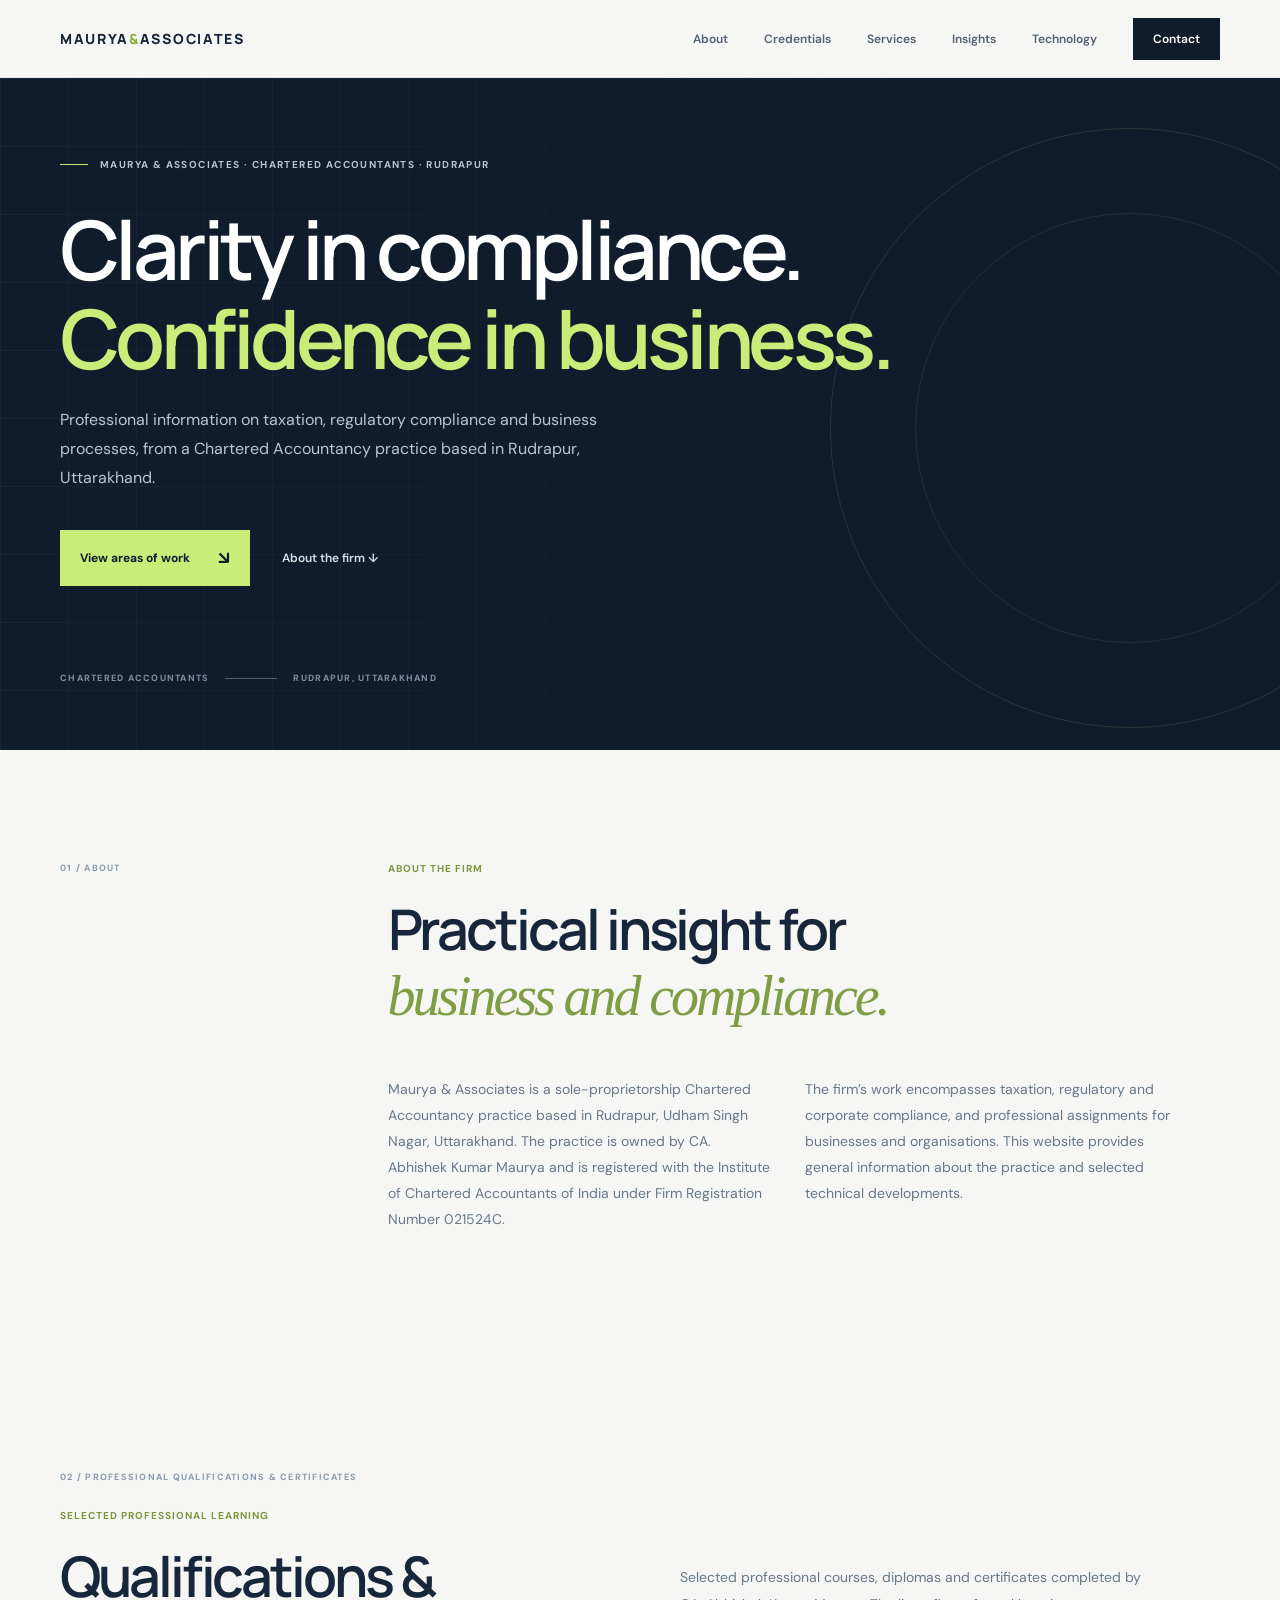
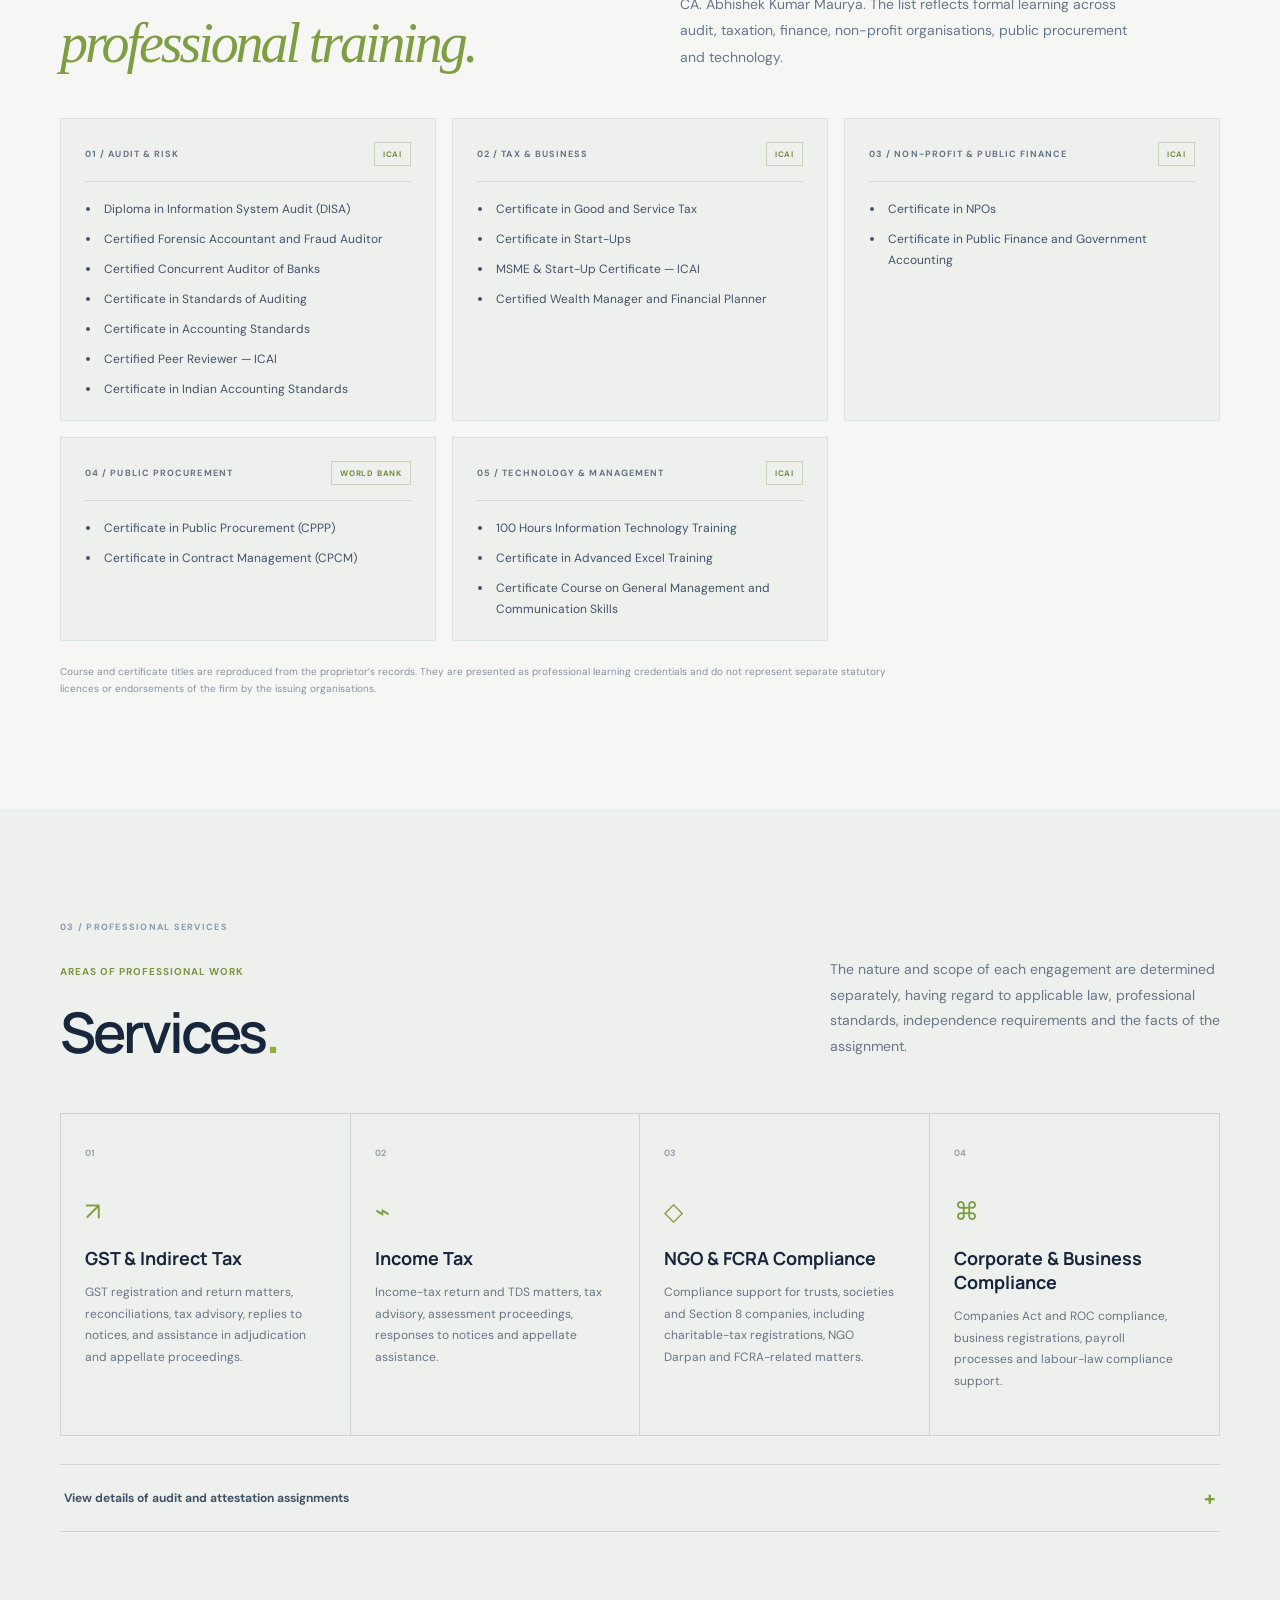
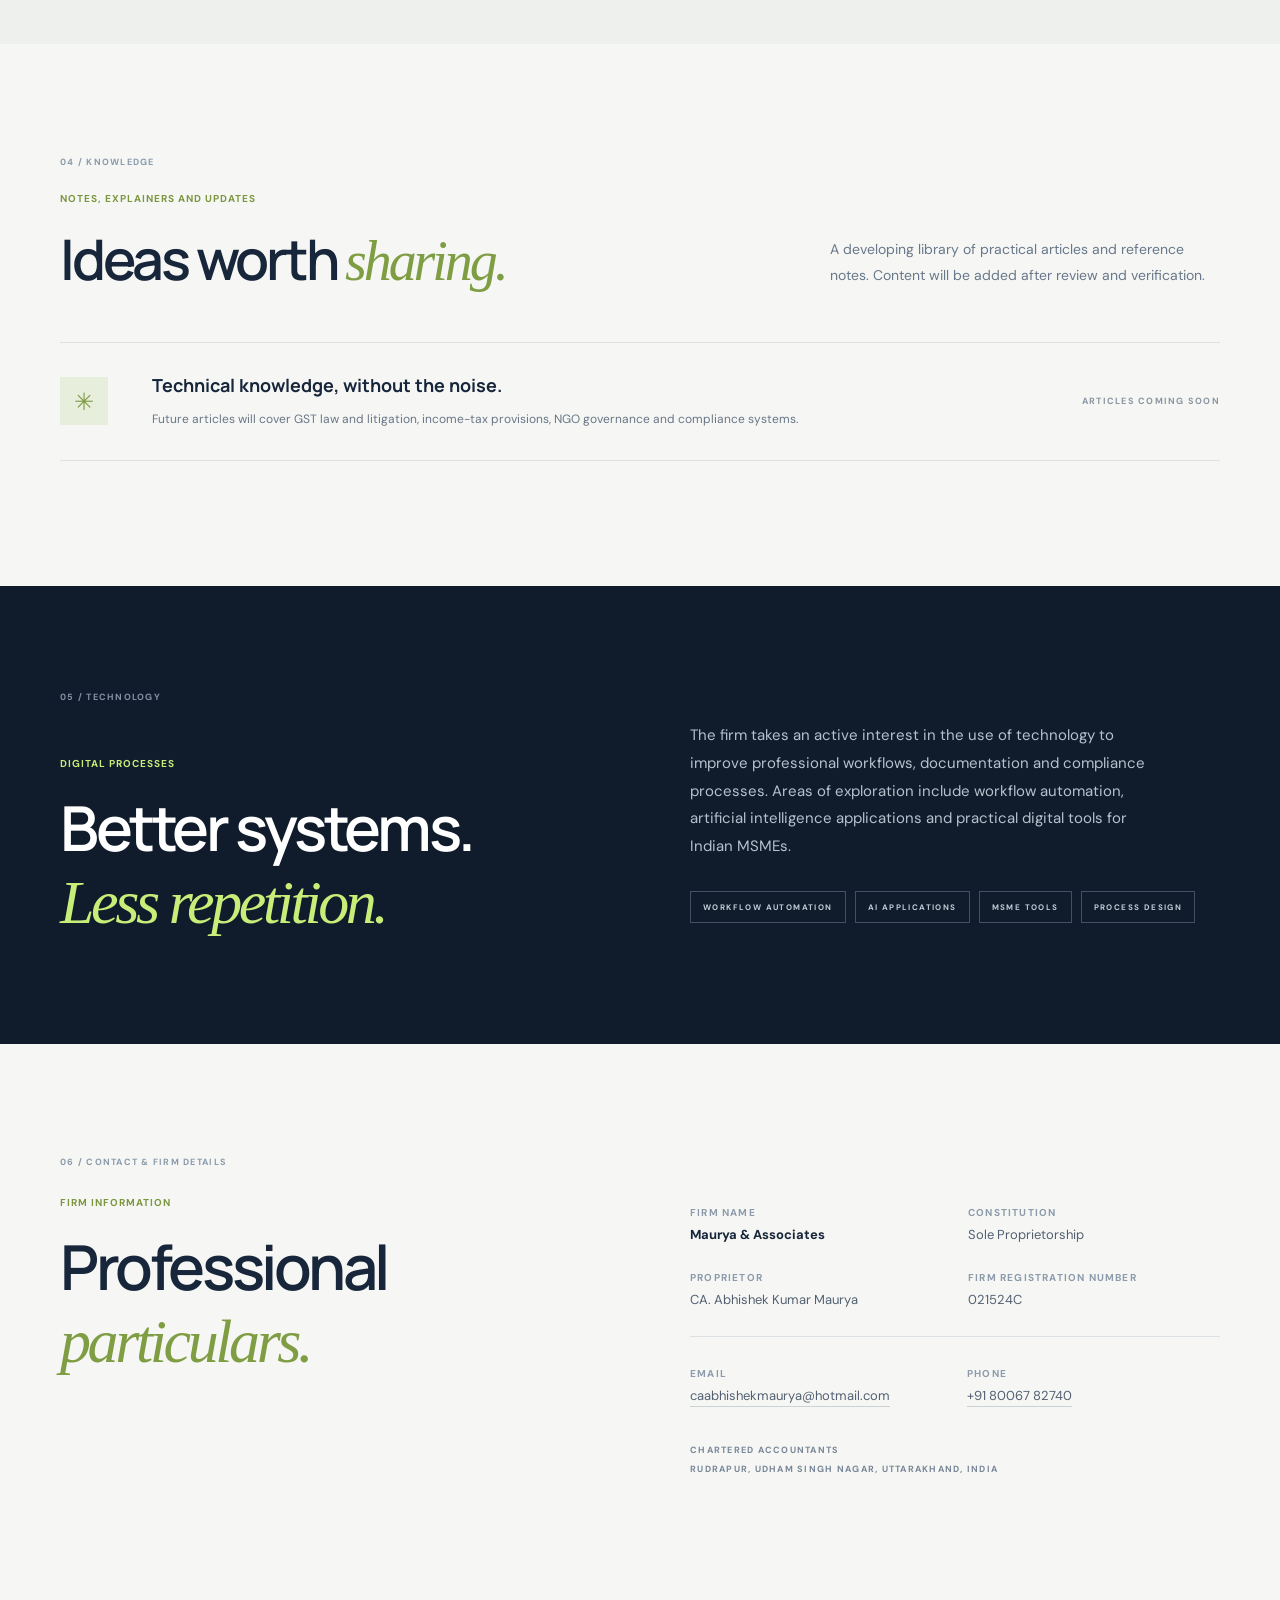
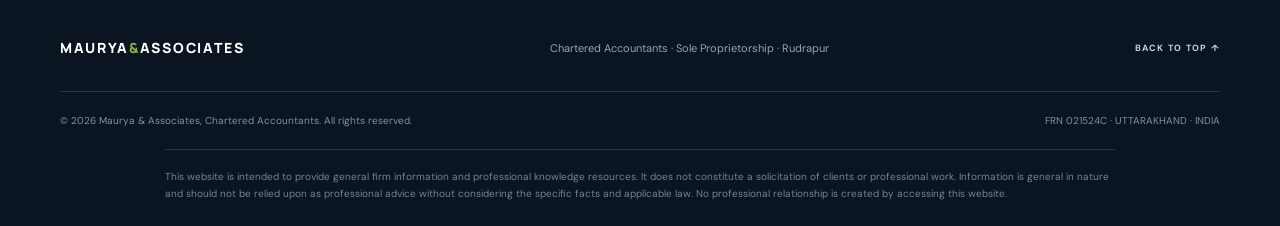
==== commit 46193c3c: "Add peer review and MSME start-up credentials" ====
--- a/index.html
+++ b/index.html
@@ -74,6 +74,7 @@
         <li>Certified Concurrent Auditor of Banks</li>
         <li>Certificate in Standards of Auditing</li>
         <li>Certificate in Accounting Standards</li>
+        <li>Certified Peer Reviewer — ICAI</li>
         <li>Certificate in Indian Accounting Standards</li>
       </ul>
     </article>
@@ -83,6 +84,7 @@
       <ul>
         <li>Certificate in Good and Service Tax</li>
         <li>Certificate in Start-Ups</li>
+        <li>MSME &amp; Start-Up Certificate — ICAI</li>
         <li>Certified Wealth Manager and Financial Planner</li>
       </ul>
     </article>
--- a/style.css
+++ b/style.css
@@ -107,3 +107,22 @@
 .profile-content p{margin:6px 0}
 .profile-content ul{padding-left:18px;margin:8px 0 16px}
 .profile-content li{padding-left:2px;margin:4px 0}
+
+
+/* Professional credentials: compact qualification-led presentation */
+.credentials-heading{display:grid;grid-template-columns:1fr 1fr;gap:80px;align-items:end;margin:26px 0 42px}
+.credentials-heading h2{font:600 clamp(36px,4.5vw,56px) Manrope,sans-serif;letter-spacing:-.055em;line-height:1.16;margin:0}
+.credentials-heading h2 em{font-family:Georgia,serif;font-weight:400;color:#7f9d43}
+.credentials-intro{font-size:14px;line-height:1.9;color:var(--muted);max-width:470px;margin:0 0 5px}
+.credential-grid{display:grid;grid-template-columns:repeat(3,minmax(0,1fr));gap:16px}
+.credential-card{background:#edf0ed;border:1px solid #dce2dd;padding:23px 24px 20px;min-height:100%}
+.credential-card-head{display:flex;justify-content:space-between;align-items:center;gap:12px;padding-bottom:15px;border-bottom:1px solid #d2d9d3}
+.credential-card-head small{font-size:9px;font-weight:700;letter-spacing:.12em;color:#657486}
+.credential-card-head span{font-size:8px;font-weight:700;letter-spacing:.1em;color:#728d3e;border:1px solid #c9d4bd;padding:6px 8px;white-space:nowrap}
+.credential-card ul{padding-left:16px;margin:17px 0 0}
+.credential-card li{font-size:12px;line-height:1.75;color:#435367;padding-left:3px;margin:0 0 9px}
+.credential-card li:last-child{margin-bottom:0}
+.credentials-note{font-size:10px;line-height:1.7;color:#8793a0;margin:22px 0 0;max-width:850px}
+@media(max-width:1000px){.credential-grid{grid-template-columns:repeat(2,minmax(0,1fr))}}
+@media(max-width:850px){.credentials-heading{grid-template-columns:1fr;gap:18px}}
+@media(max-width:620px){.credential-grid{grid-template-columns:1fr}.credentials-heading h2{font-size:38px}.credential-card{padding:21px 20px}}
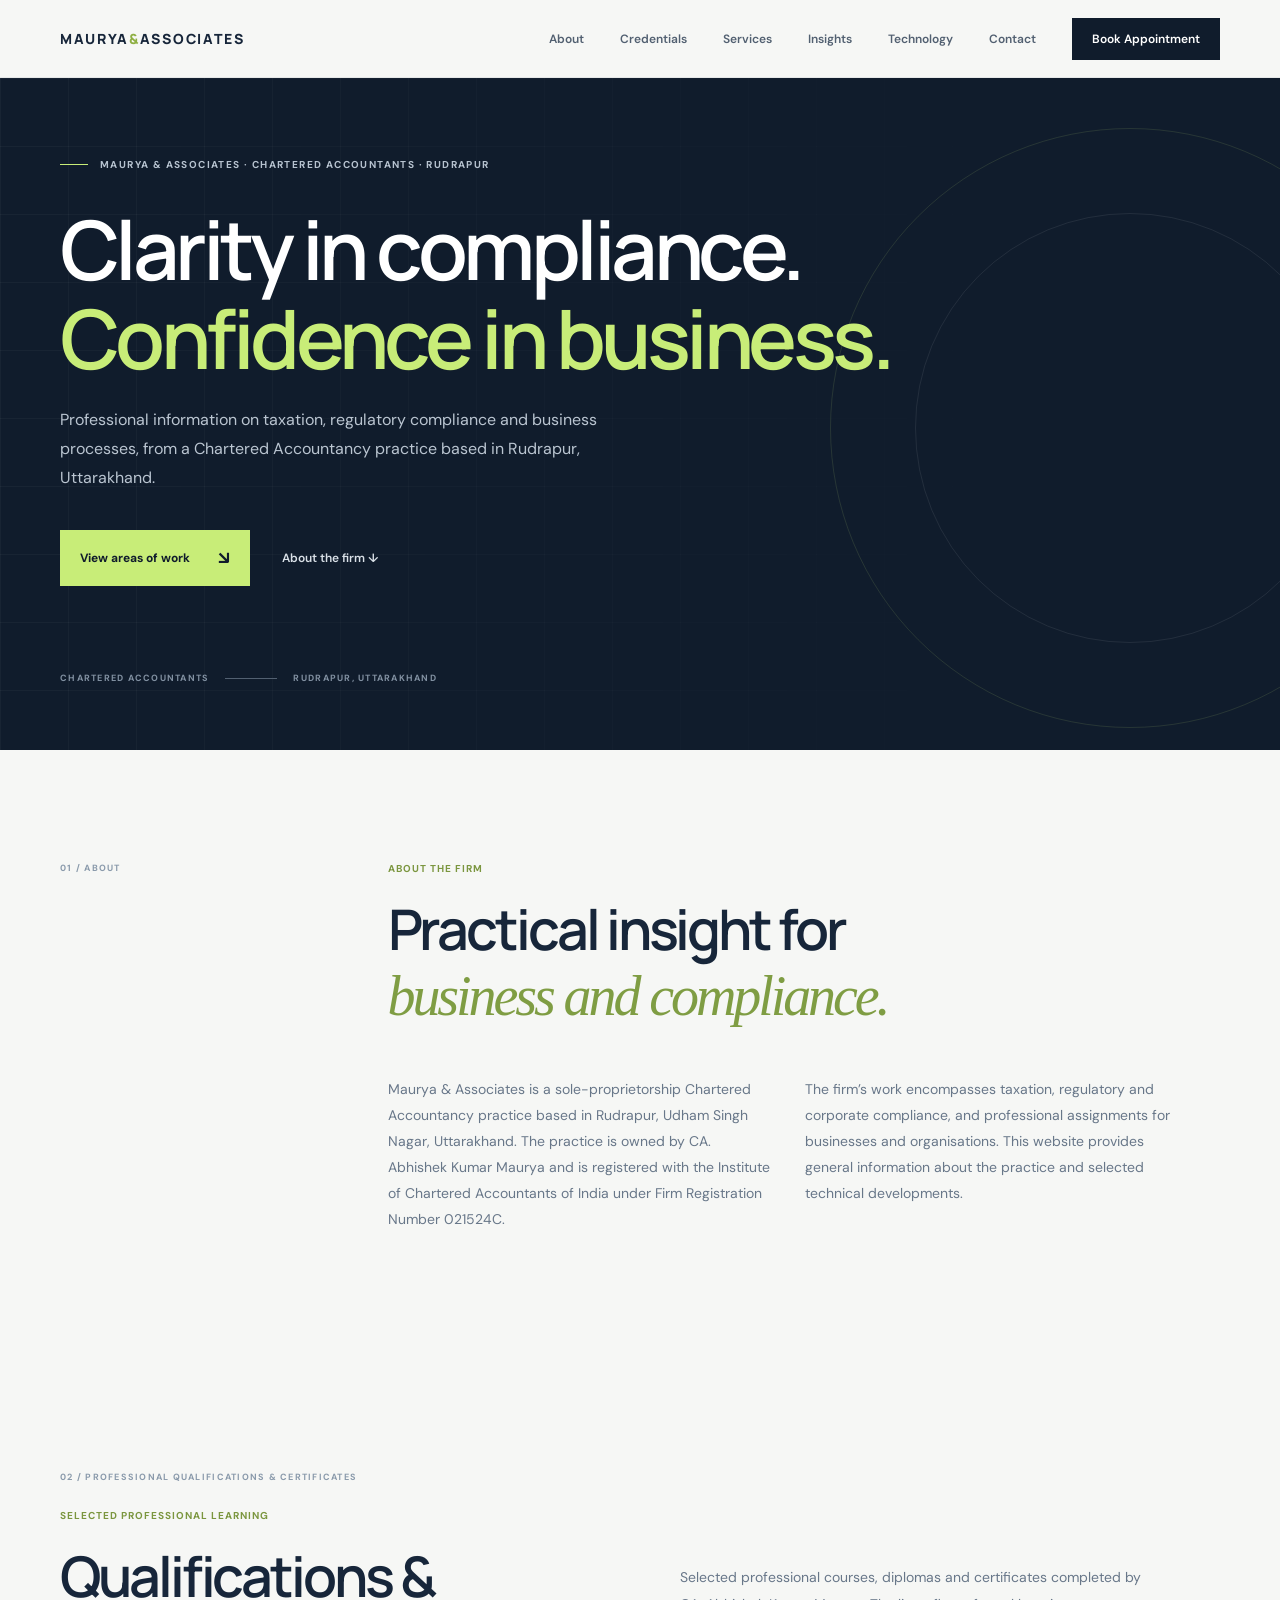
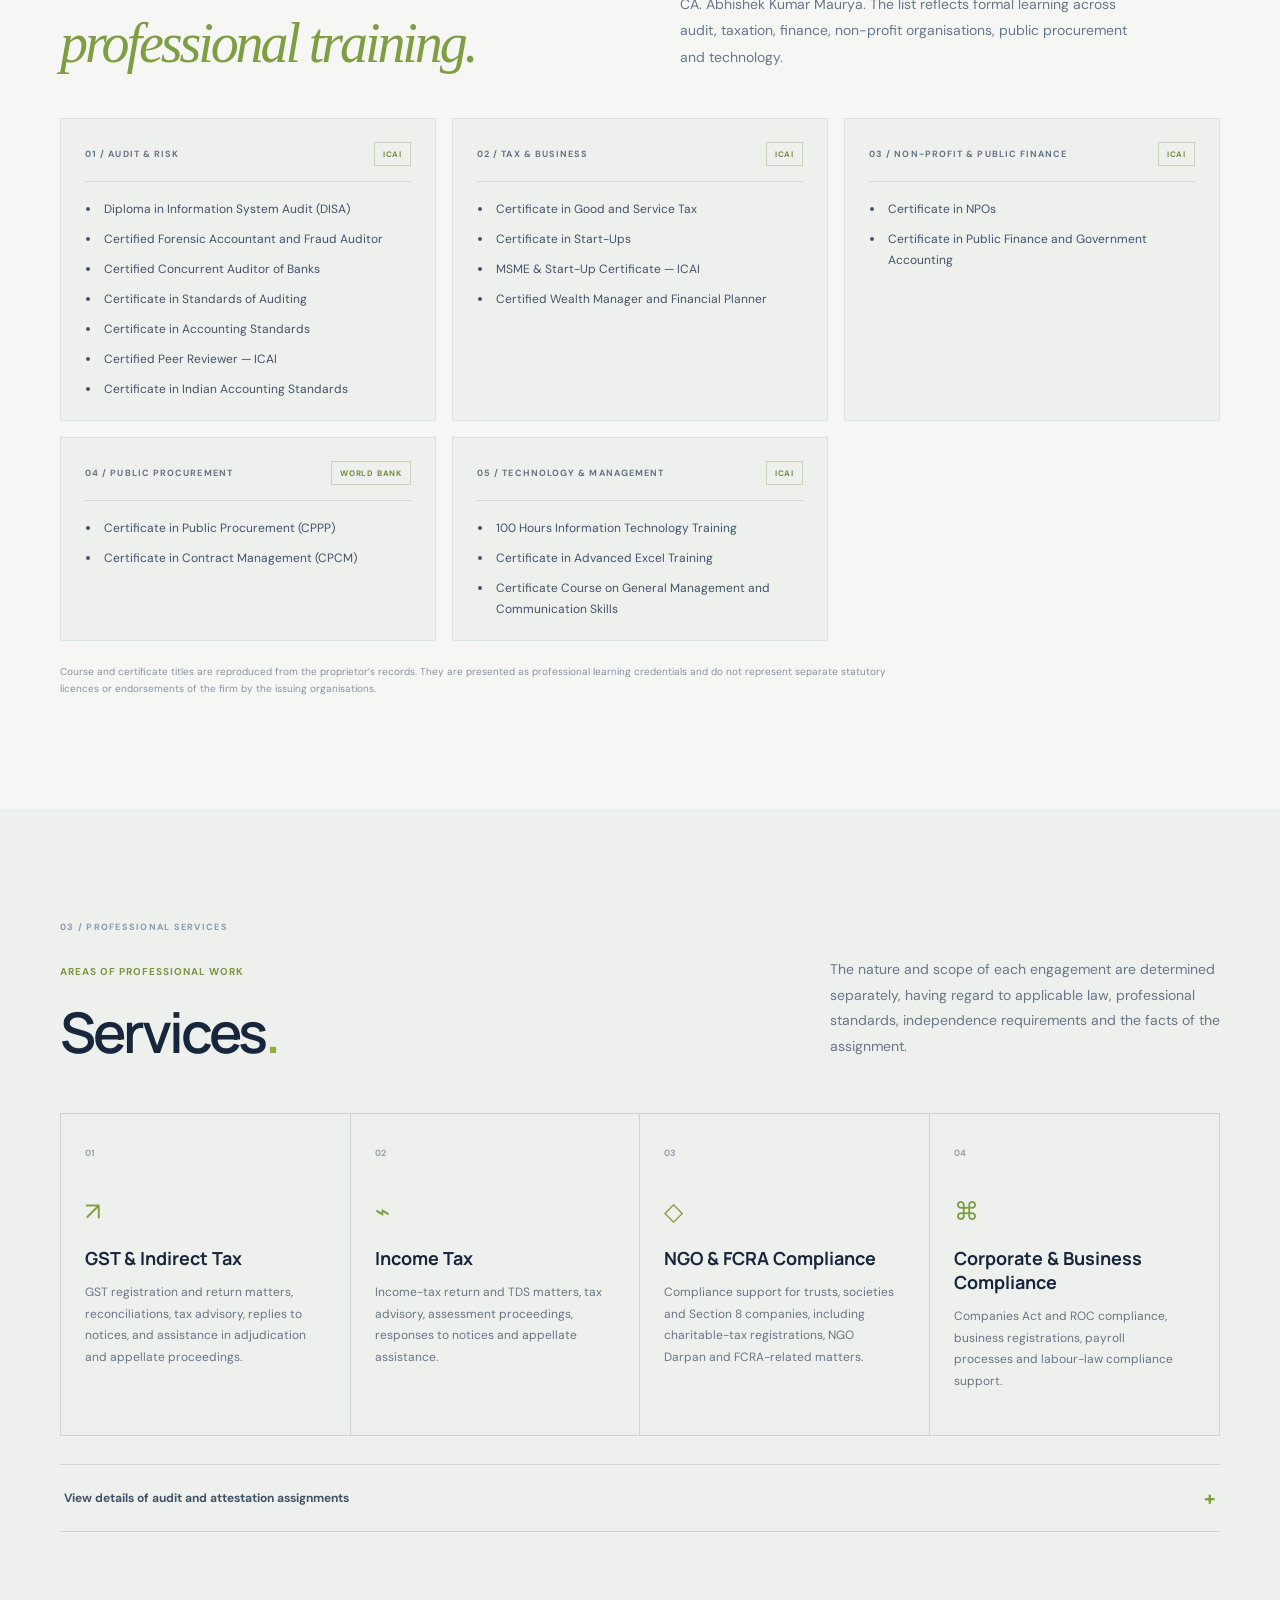
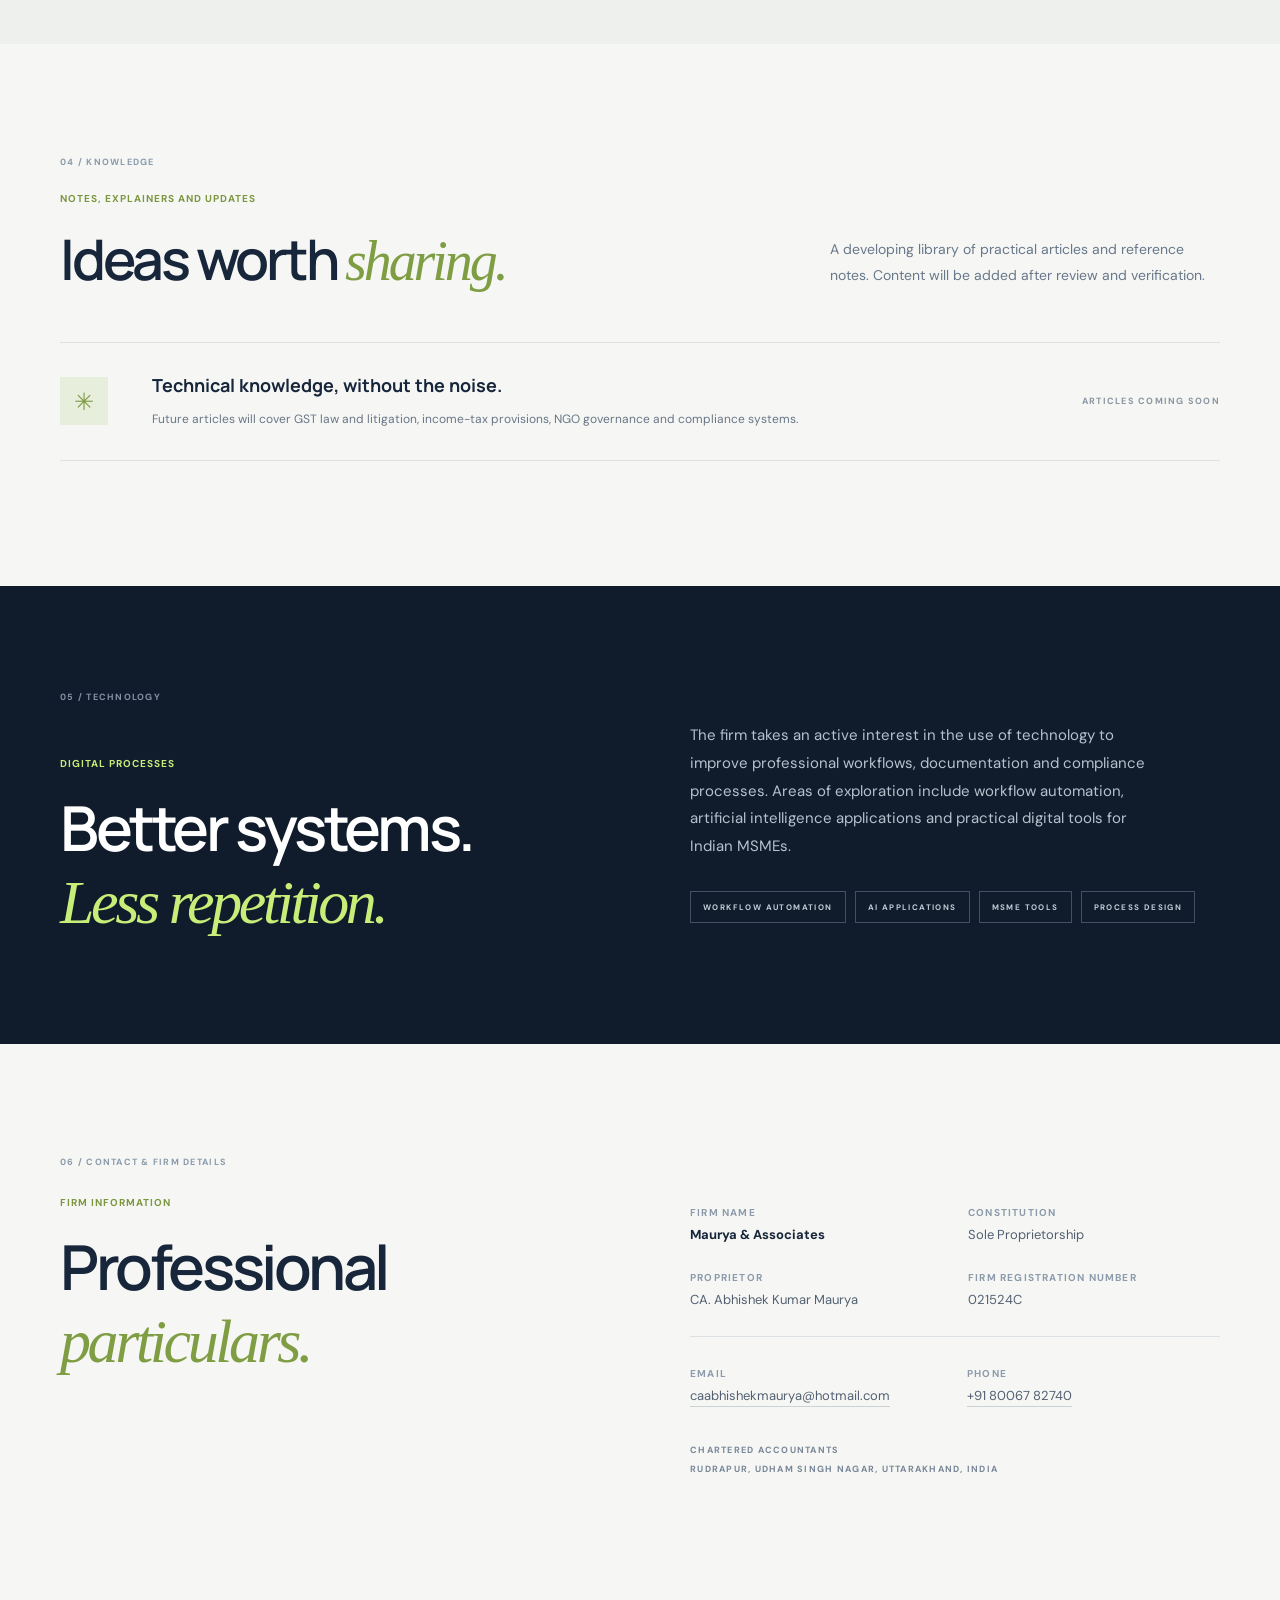
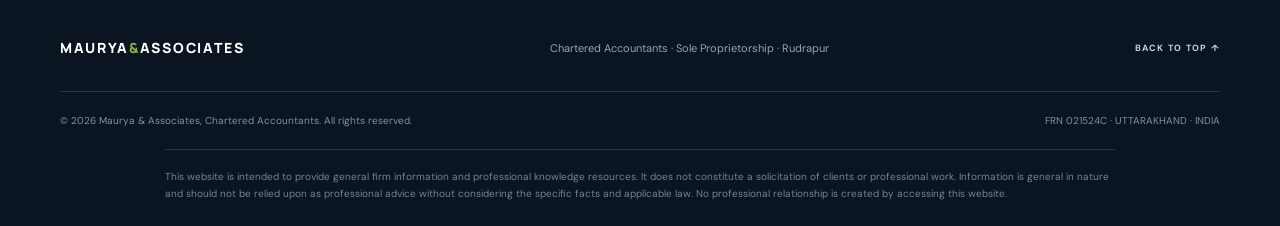
==== commit cdeb4f5e: "Add appointment request link to main navigation" ====
--- a/index.html
+++ b/index.html
@@ -22,7 +22,8 @@
       <a href="#services">Services</a>
       <a href="#insights">Insights</a>
       <a href="#technology">Technology</a>
-      <a class="nav-contact" href="#contact">Contact</a>
+      <a href="#contact">Contact</a>
+      <a class="nav-contact" href="appointment.html">Book Appointment</a>
     </div>
   </nav>
 </header>
--- a/style.css
+++ b/style.css
@@ -126,3 +126,47 @@
 @media(max-width:1000px){.credential-grid{grid-template-columns:repeat(2,minmax(0,1fr))}}
 @media(max-width:850px){.credentials-heading{grid-template-columns:1fr;gap:18px}}
 @media(max-width:620px){.credential-grid{grid-template-columns:1fr}.credentials-heading h2{font-size:38px}.credential-card{padding:21px 20px}}
+
+
+
+/* Appointment request page */
+.appointment-intro{background:#edf0ed;padding:82px 0 76px}
+.eyebrow-dark{display:flex;align-items:center;gap:11px;color:#687789;font-size:9px;font-weight:700;letter-spacing:.14em;margin:0 0 38px}
+.eyebrow-dark span{width:26px;height:1px;background:#8eaf42}
+.appointment-intro .label{margin-bottom:16px}
+.appointment-intro h1{font-size:clamp(44px,6vw,72px);line-height:1.08;color:var(--ink);margin:0 0 20px}
+.appointment-intro h1 em{font-family:Georgia,serif;font-weight:400;color:#7f9d43}
+.appointment-lead{max-width:610px;color:var(--muted);font-size:15px;line-height:1.85;margin:0}
+.appointment-body{padding:76px 0 105px}
+.appointment-layout{display:grid;grid-template-columns:.8fr 1.2fr;gap:64px;align-items:start}
+.appointment-guidance h2{font:600 clamp(34px,4vw,48px) Manrope,sans-serif;letter-spacing:-.055em;line-height:1.15;margin:22px 0}
+.appointment-guidance>p:not(.kicker){font-size:13px;line-height:1.85;color:var(--muted);max-width:340px}
+.guidance-item{display:grid;grid-template-columns:34px 1fr;gap:12px;margin-top:24px;align-items:start}
+.guidance-item>span{font:700 11px Manrope,sans-serif;color:#8eaf42;padding-top:2px}
+.guidance-item p{font-size:12px;line-height:1.75;color:var(--muted);margin:0}
+.guidance-item strong{color:var(--ink)}
+.appointment-contact{border-top:1px solid var(--line);margin-top:36px;padding-top:22px;display:grid;gap:8px}
+.appointment-contact .muted{margin:0 0 4px}
+.appointment-contact a{font-size:13px;color:var(--ink);width:max-content;border-bottom:1px solid #cbd2d5;padding-bottom:2px}
+.appointment-contact p:last-child{font-size:11px;color:var(--muted);line-height:1.6;margin:5px 0 0}
+.appointment-form-panel{background:white;border:1px solid var(--line);padding:34px}
+.form-heading{display:flex;justify-content:space-between;align-items:baseline;gap:14px;margin-bottom:26px}
+.form-heading .label{margin:0}
+.form-heading>p:last-child{font-size:10px;color:#8995a1;margin:0}
+.form-heading>p:last-child span,.field label span{color:#8eaf42}
+.form-grid{display:grid;grid-template-columns:1fr 1fr;gap:20px 16px}
+.field{display:flex;flex-direction:column;gap:8px;min-width:0}
+.field-wide{grid-column:1/-1}
+.field label{font-size:11px;font-weight:700;color:#425267}
+.field input,.field select,.field textarea{width:100%;border:1px solid #d8dfe2;border-radius:0;background:#fbfcfa;color:var(--ink);padding:13px 13px;font:400 12px "DM Sans",sans-serif;outline:none}
+.field input:focus,.field select:focus,.field textarea:focus{border-color:#8eaf42;box-shadow:0 0 0 2px #c8ed7833}
+.field textarea{resize:vertical;line-height:1.6}
+.field small{font-size:10px;line-height:1.6;color:#8995a1}
+.consent-row{display:flex;align-items:flex-start;gap:10px;margin:24px 0 20px;font-size:11px;line-height:1.65;color:#687585}
+.consent-row input{margin:2px 0 0;accent-color:#7f9d43}
+.form-actions{display:flex;flex-wrap:wrap;gap:12px}
+.appointment-submit{border:0;cursor:pointer;font-family:"DM Sans",sans-serif}
+.email-submit{background:var(--navy);color:white}
+.form-privacy{font-size:10px;line-height:1.7;color:#8995a1;margin:18px 0 0}
+@media(max-width:850px){.appointment-layout{grid-template-columns:1fr;gap:42px}.appointment-guidance>p:not(.kicker){max-width:600px}}
+@media(max-width:620px){.appointment-intro{padding:66px 0 58px}.appointment-body{padding:56px 0 74px}.appointment-form-panel{padding:23px 18px}.form-grid{grid-template-columns:1fr;gap:17px}.field-wide{grid-column:auto}.form-heading{display:block}.form-heading>p:last-child{margin-top:9px}.form-actions{flex-direction:column}.form-actions .button{justify-content:space-between;width:100%}}
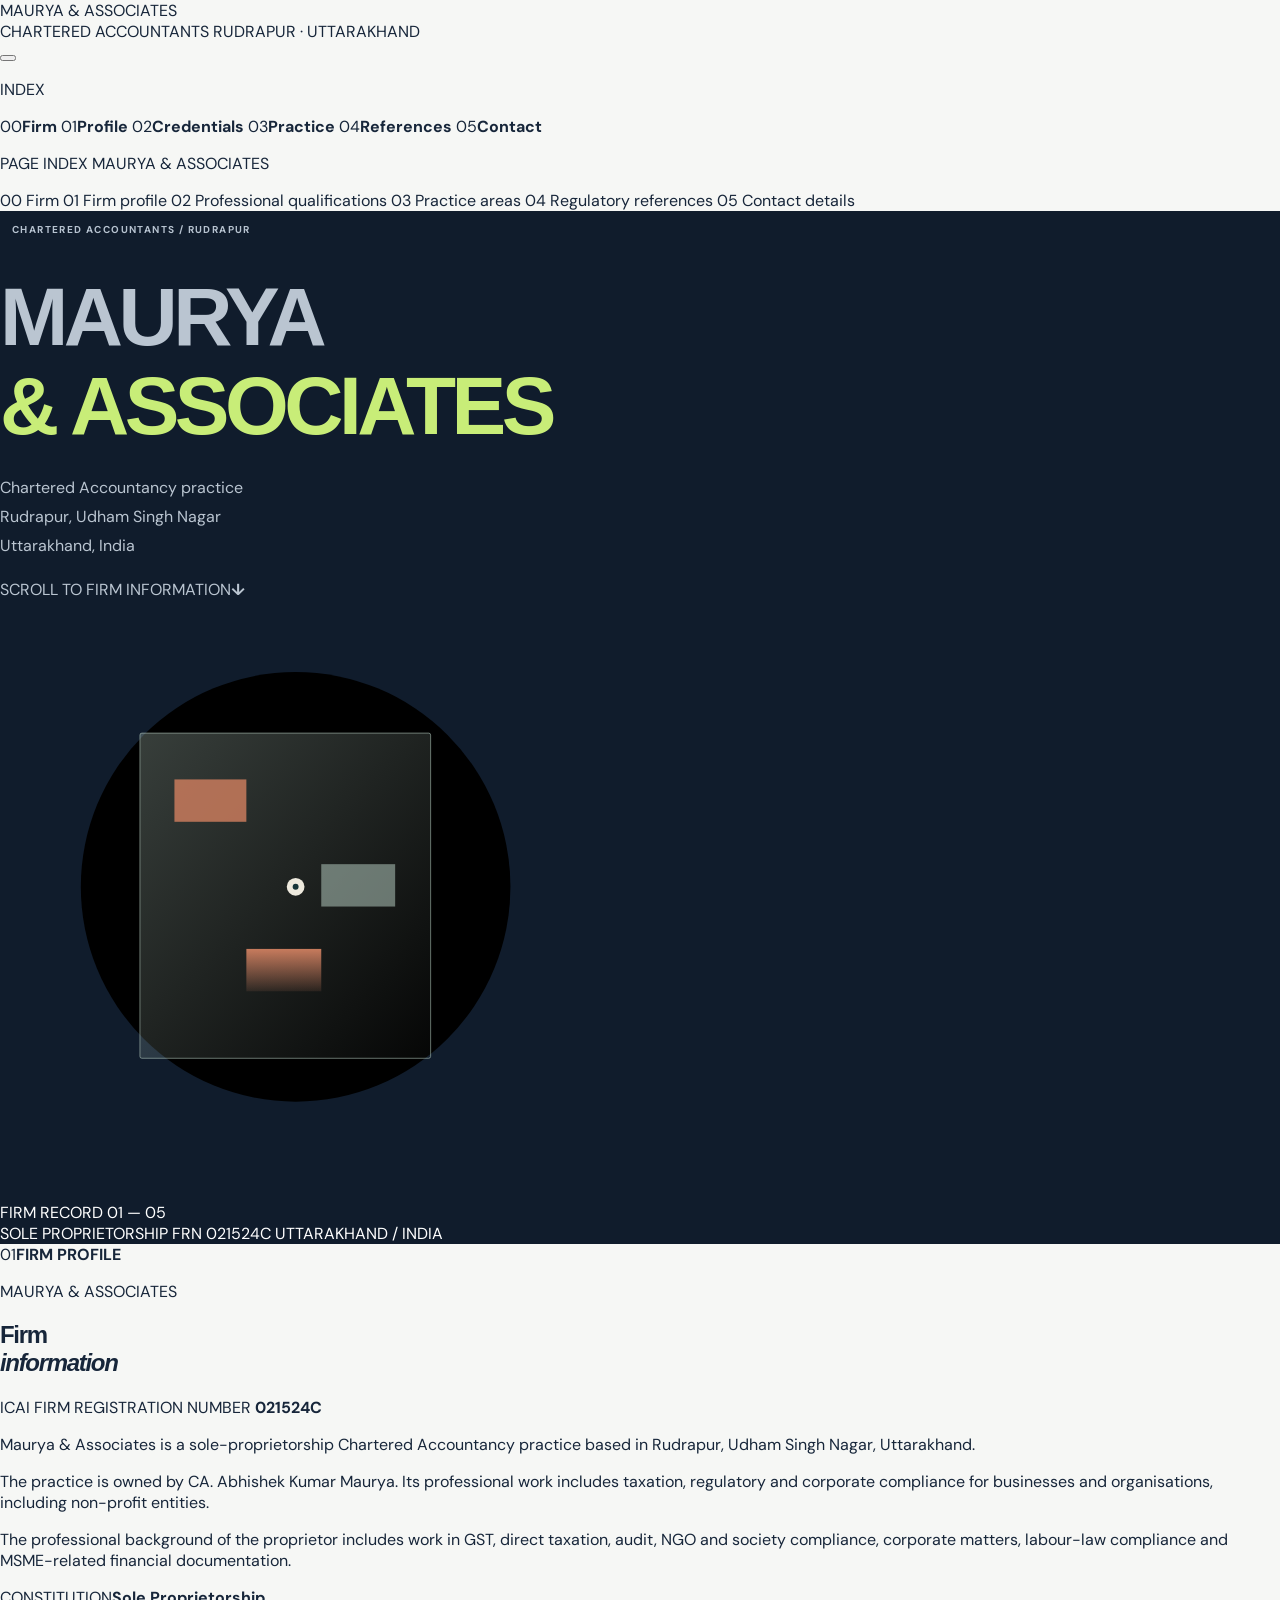
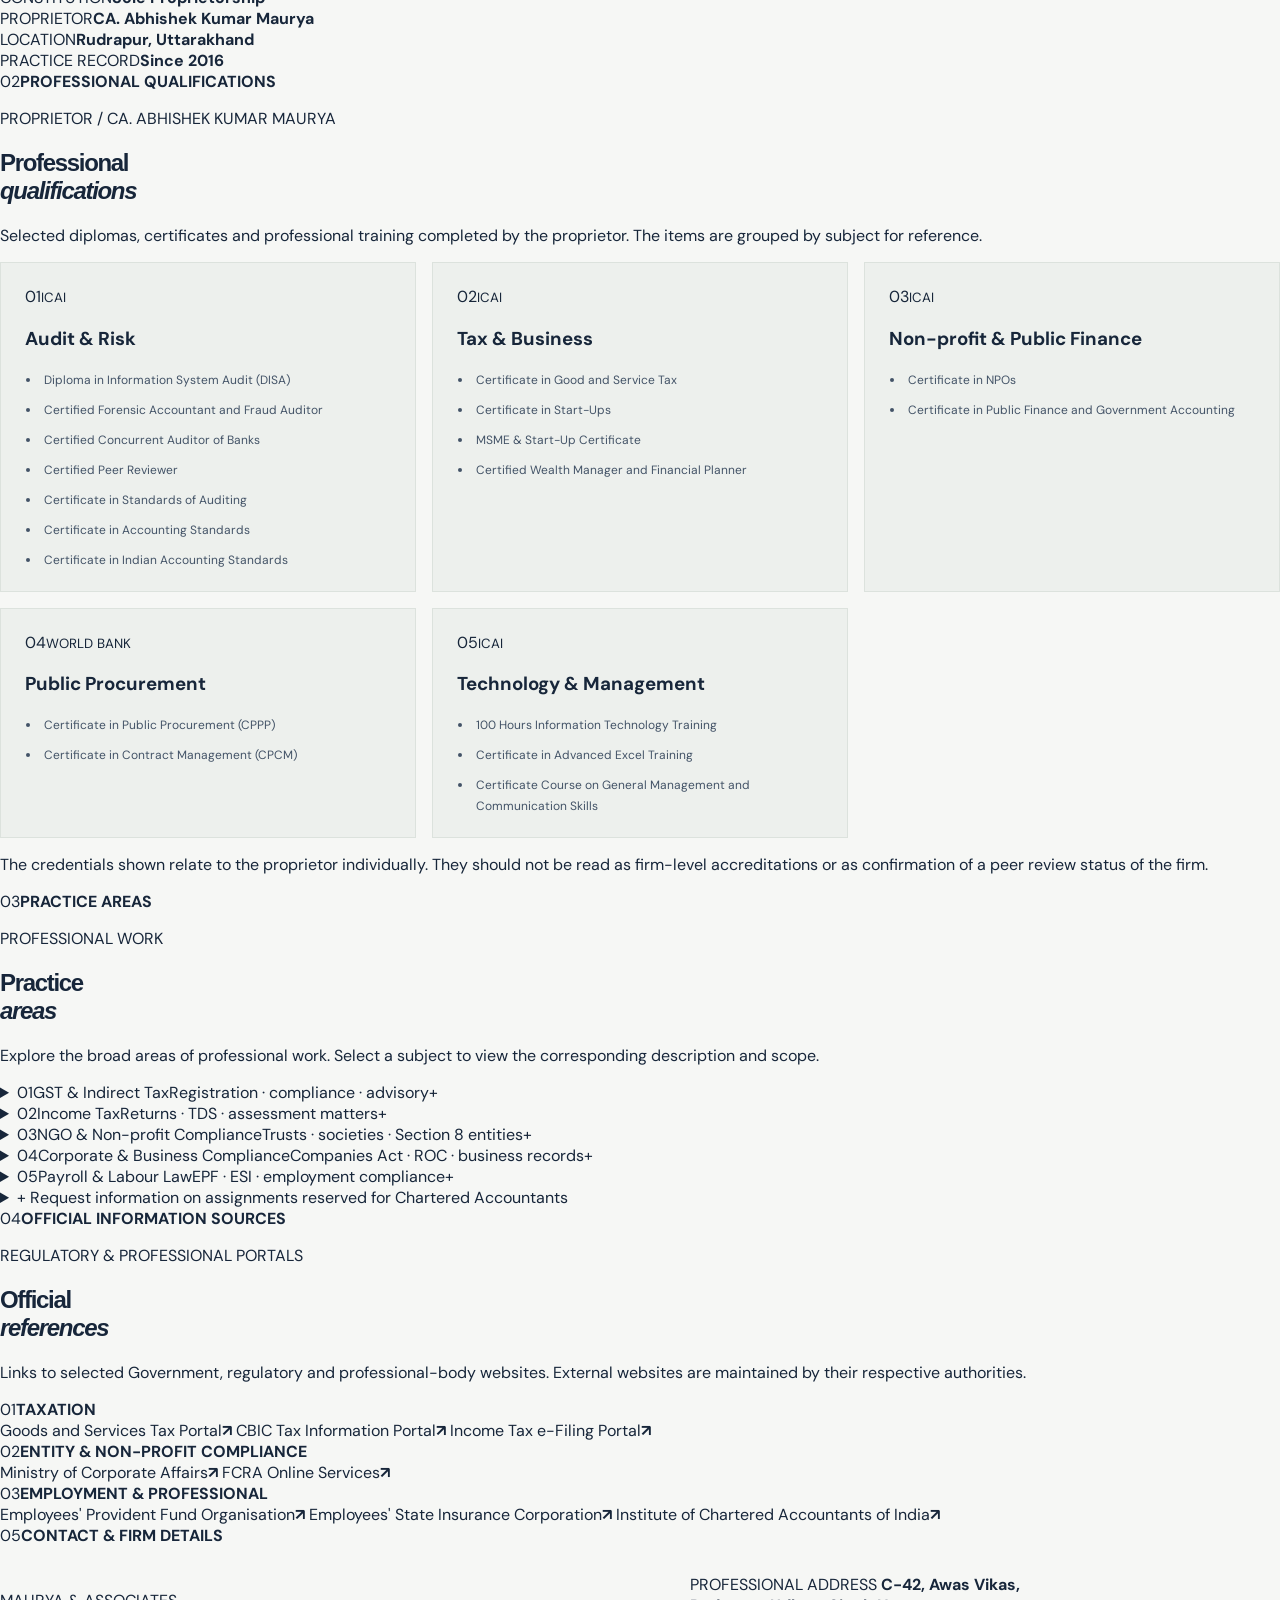
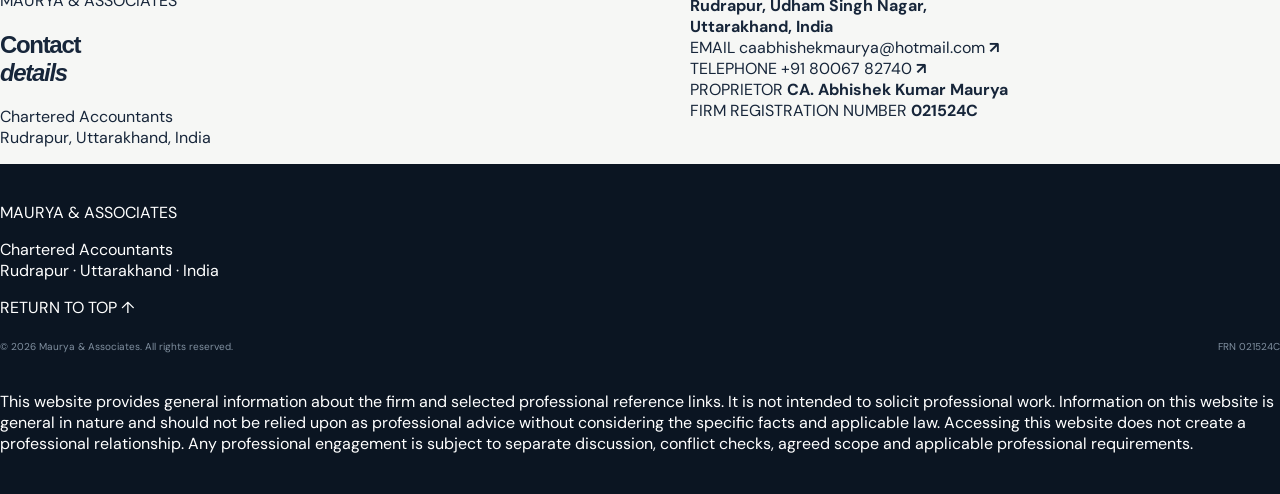
==== commit abb011cb: "Redesign firm website with editorial layout and compliance-aware content" ====
--- a/index.html
+++ b/index.html
@@ -3,197 +3,339 @@
 <head>
 <meta charset="utf-8">
 <meta name="viewport" content="width=device-width,initial-scale=1">
-<meta name="theme-color" content="#101c2c">
-<meta name="description" content="Maurya & Associates, Chartered Accountants, Rudrapur, Uttarakhand. Firm information and professional areas including GST, direct tax, NGO compliance and corporate compliance.">
-<title>Maurya & Associates | Chartered Accountants | Rudrapur</title>
+<meta name="theme-color" content="#153438">
+<meta name="description" content="Maurya & Associates, Chartered Accountants, Rudrapur, Uttarakhand. Firm information, professional qualifications, practice areas and official regulatory references.">
+<title>Maurya &amp; Associates | Chartered Accountants | Rudrapur</title>
 <link rel="preconnect" href="https://fonts.googleapis.com">
 <link rel="preconnect" href="https://fonts.gstatic.com" crossorigin>
-<link href="https://fonts.googleapis.com/css2?family=DM+Sans:wght@400;500;600;700&family=Manrope:wght@400;500;600;700;800&display=swap" rel="stylesheet">
+<link href="https://fonts.googleapis.com/css2?family=DM+Mono:wght@400;500&family=DM+Sans:wght@400;500;600;700&family=Space+Grotesk:wght@400;500;600;700&display=swap" rel="stylesheet">
 <link rel="stylesheet" href="style.css">
 </head>
 <body>
-<header class="site-header">
-  <nav class="nav container" aria-label="Main navigation">
-    <a class="brand" href="#home">MAURYA <span class="dot">&amp;</span> ASSOCIATES</a>
-    <button class="menu-toggle" id="menuToggle" aria-label="Open navigation" aria-expanded="false"><span></span><span></span></button>
-    <div class="nav-links" id="navLinks">
-      <a href="#about">About</a>
-      <a href="#credentials">Credentials</a>
-      <a href="#services">Services</a>
-      <a href="#insights">Insights</a>
-      <a href="#technology">Technology</a>
-      <a href="#contact">Contact</a>
-      <a class="nav-contact" href="appointment.html">Book Appointment</a>
-    </div>
-  </nav>
+<header class="masthead">
+  <a class="wordmark" href="#home" aria-label="Maurya and Associates home">MAURYA <span>&amp;</span> ASSOCIATES</a>
+  <div class="masthead-meta">
+    <span>CHARTERED ACCOUNTANTS</span>
+    <i></i>
+    <span>RUDRAPUR · UTTARAKHAND</span>
+  </div>
+  <button class="mobile-index-toggle" id="menuToggle" aria-label="Open section index" aria-expanded="false">
+    <span></span><span></span>
+  </button>
 </header>
 
+<nav class="section-rail" aria-label="Page index">
+  <p>INDEX</p>
+  <a href="#home" class="rail-link is-active" data-rail="home"><span>00</span><b>Firm</b></a>
+  <a href="#firm" class="rail-link" data-rail="firm"><span>01</span><b>Profile</b></a>
+  <a href="#credentials" class="rail-link" data-rail="credentials"><span>02</span><b>Credentials</b></a>
+  <a href="#practice" class="rail-link" data-rail="practice"><span>03</span><b>Practice</b></a>
+  <a href="#references" class="rail-link" data-rail="references"><span>04</span><b>References</b></a>
+  <a href="#contact" class="rail-link" data-rail="contact"><span>05</span><b>Contact</b></a>
+  <div class="rail-line"></div>
+</nav>
+
+<nav class="mobile-index-panel" id="navLinks" aria-label="Mobile page index">
+  <p class="mobile-index-title">PAGE INDEX <span>MAURYA &amp; ASSOCIATES</span></p>
+  <a href="#home"><span>00</span> Firm</a>
+  <a href="#firm"><span>01</span> Firm profile</a>
+  <a href="#credentials"><span>02</span> Professional qualifications</a>
+  <a href="#practice"><span>03</span> Practice areas</a>
+  <a href="#references"><span>04</span> Regulatory references</a>
+  <a href="#contact"><span>05</span> Contact details</a>
+</nav>
+
 <main>
-<section class="hero" id="home">
-  <div class="grid-bg"></div>
-  <div class="container hero-content">
-    <p class="eyebrow"><i></i> MAURYA &amp; ASSOCIATES · CHARTERED ACCOUNTANTS · RUDRAPUR</p>
-    <h1>Clarity in compliance.<br><span>Confidence in business.</span></h1>
-    <p class="hero-copy">Professional information on taxation, regulatory compliance and business processes, from a Chartered Accountancy practice based in Rudrapur, Uttarakhand.</p>
-    <div class="hero-actions">
-      <a class="button" href="#services">View areas of work <b>↘</b></a>
-      <a class="text-link" href="#about">About the firm ↓</a>
-    </div>
-    <div class="hero-foot">CHARTERED ACCOUNTANTS <span></span> RUDRAPUR, UTTARAKHAND</div>
-  </div>
-  <div class="orbit orbit-a"></div><div class="orbit orbit-b"></div>
-</section>
-
-<section class="intro section container" id="about">
-  <div class="kicker">01 / ABOUT</div>
-  <div>
-    <p class="label">About the firm</p>
-    <h2>Practical insight for<br><em>business and compliance.</em></h2>
-    <div class="intro-bottom">
-      <p>Maurya &amp; Associates is a sole-proprietorship Chartered Accountancy practice based in Rudrapur, Udham Singh Nagar, Uttarakhand. The practice is owned by CA. Abhishek Kumar Maurya and is registered with the Institute of Chartered Accountants of India under Firm Registration Number 021524C.</p>
-      <p>The firm’s work encompasses taxation, regulatory and corporate compliance, and professional assignments for businesses and organisations. This website provides general information about the practice and selected technical developments.</p>
-    </div>
-  </div>
-</section>
-
-<section class="credentials section container" id="credentials">
-  <div class="kicker">02 / PROFESSIONAL QUALIFICATIONS &amp; CERTIFICATES</div>
-  <div class="credentials-heading">
-    <div>
-      <p class="label">Selected professional learning</p>
-      <h2>Qualifications &amp;<br><em>professional training.</em></h2>
-    </div>
-    <p class="credentials-intro">Selected professional courses, diplomas and certificates completed by CA. Abhishek Kumar Maurya. The list reflects formal learning across audit, taxation, finance, non-profit organisations, public procurement and technology.</p>
-  </div>
-
-  <div class="credential-grid">
-    <article class="credential-card">
-      <div class="credential-card-head"><small>01 / AUDIT &amp; RISK</small><span>ICAI</span></div>
-      <ul>
-        <li>Diploma in Information System Audit (DISA)</li>
-        <li>Certified Forensic Accountant and Fraud Auditor</li>
-        <li>Certified Concurrent Auditor of Banks</li>
-        <li>Certificate in Standards of Auditing</li>
-        <li>Certificate in Accounting Standards</li>
-        <li>Certified Peer Reviewer — ICAI</li>
-        <li>Certificate in Indian Accounting Standards</li>
-      </ul>
-    </article>
-
-    <article class="credential-card">
-      <div class="credential-card-head"><small>02 / TAX &amp; BUSINESS</small><span>ICAI</span></div>
-      <ul>
-        <li>Certificate in Good and Service Tax</li>
-        <li>Certificate in Start-Ups</li>
-        <li>MSME &amp; Start-Up Certificate — ICAI</li>
-        <li>Certified Wealth Manager and Financial Planner</li>
-      </ul>
-    </article>
-
-    <article class="credential-card">
-      <div class="credential-card-head"><small>03 / NON-PROFIT &amp; PUBLIC FINANCE</small><span>ICAI</span></div>
-      <ul>
-        <li>Certificate in NPOs</li>
-        <li>Certificate in Public Finance and Government Accounting</li>
-      </ul>
-    </article>
-
-    <article class="credential-card">
-      <div class="credential-card-head"><small>04 / PUBLIC PROCUREMENT</small><span>WORLD BANK</span></div>
-      <ul>
-        <li>Certificate in Public Procurement (CPPP)</li>
-        <li>Certificate in Contract Management (CPCM)</li>
-      </ul>
-    </article>
-
-    <article class="credential-card">
-      <div class="credential-card-head"><small>05 / TECHNOLOGY &amp; MANAGEMENT</small><span>ICAI</span></div>
-      <ul>
-        <li>100 Hours Information Technology Training</li>
-        <li>Certificate in Advanced Excel Training</li>
-        <li>Certificate Course on General Management and Communication Skills</li>
-      </ul>
-    </article>
-  </div>
-  <p class="credentials-note">Course and certificate titles are reproduced from the proprietor’s records. They are presented as professional learning credentials and do not represent separate statutory licences or endorsements of the firm by the issuing organisations.</p>
-</section>
-
-<section class="expertise section" id="services">
-  <div class="container">
-    <div class="kicker">03 / PROFESSIONAL SERVICES</div>
-    <div class="section-heading">
-      <div><p class="label">Areas of professional work</p><h2>Services<span class="accent">.</span></h2></div>
-      <p class="aside">The nature and scope of each engagement are determined separately, having regard to applicable law, professional standards, independence requirements and the facts of the assignment.</p>
-    </div>
-    <div class="cards service-cards">
-      <article><small>01</small><div class="symbol">↗</div><h3>GST &amp; Indirect Tax</h3><p>GST registration and return matters, reconciliations, tax advisory, replies to notices, and assistance in adjudication and appellate proceedings.</p></article>
-      <article><small>02</small><div class="symbol">⌁</div><h3>Income Tax</h3><p>Income-tax return and TDS matters, tax advisory, assessment proceedings, responses to notices and appellate assistance.</p></article>
-      <article><small>03</small><div class="symbol">◇</div><h3>NGO &amp; FCRA Compliance</h3><p>Compliance support for trusts, societies and Section 8 companies, including charitable-tax registrations, NGO Darpan and FCRA-related matters.</p></article>
-      <article><small>04</small><div class="symbol">⌘</div><h3>Corporate &amp; Business Compliance</h3><p>Companies Act and ROC compliance, business registrations, payroll processes and labour-law compliance support.</p></article>
-    </div>
-
-    <details class="reserved-services">
-      <summary>View details of audit and attestation assignments</summary>
-      <div class="reserved-copy">
-        <p>Statutory audit, tax audit, company audit and other audit, certification or attestation assignments that are reserved by law for members of the Chartered Accountancy profession are undertaken only where the applicable statutory, eligibility, independence and professional requirements are satisfied.</p>
+<section class="hero" id="home" data-track>
+  <div class="hero-grid-pattern"></div>
+  <div class="hero-orbit hero-orbit-one"></div>
+  <div class="hero-orbit hero-orbit-two"></div>
+  <div class="hero-inner page-shell">
+    <div class="hero-copy">
+      <p class="eyebrow"><span class="eyebrow-mark"></span> CHARTERED ACCOUNTANTS / RUDRAPUR</p>
+      <h1>MAURYA<br><span>&amp; ASSOCIATES</span></h1>
+      <div class="hero-rule"></div>
+      <p class="hero-description">Chartered Accountancy practice<br>Rudrapur, Udham Singh Nagar<br>Uttarakhand, India</p>
+      <a class="hero-scroll" href="#firm"><span>SCROLL TO FIRM INFORMATION</span><b>↓</b></a>
+    </div>
+
+    <div class="hero-graphic" aria-hidden="true">
+      <svg viewBox="0 0 560 600" role="presentation">
+        <defs>
+          <linearGradient id="panelTone" x1="0" y1="0" x2="1" y2="1">
+            <stop offset="0" stop-color="#B9D0C4" stop-opacity=".30"/>
+            <stop offset="1" stop-color="#B9D0C4" stop-opacity=".03"/>
+          </linearGradient>
+          <linearGradient id="barTone" x1="0" y1="0" x2="0" y2="1">
+            <stop offset="0" stop-color="#C77B5D"/>
+            <stop offset="1" stop-color="#C77B5D" stop-opacity=".12"/>
+          </linearGradient>
+        </defs>
+        <circle class="graphic-ring" cx="300" cy="286" r="218"/>
+        <circle class="graphic-ring graphic-ring-inner" cx="300" cy="286" r="159"/>
+        <path class="graphic-axis" d="M300 22V550 M35 286H540"/>
+        <path class="graphic-orbit" d="M94 117L507 455"/>
+        <path class="graphic-orbit" d="M500 101L94 470"/>
+        <rect x="142" y="130" width="295" height="330" rx="2" fill="url(#panelTone)" stroke="#B9D0C4" stroke-opacity=".55"/>
+        <path class="graphic-ledger" d="M177 177H401 M177 220H401 M177 263H401 M177 306H401 M177 349H401 M177 392H401"/>
+        <path class="graphic-ledger-vertical" d="M250 155V430 M326 155V430"/>
+        <rect x="177" y="177" width="73" height="43" fill="#C77B5D" fill-opacity=".86"/>
+        <rect x="326" y="263" width="75" height="43" fill="#B9D0C4" fill-opacity=".52"/>
+        <rect x="250" y="349" width="76" height="43" fill="url(#barTone)"/>
+        <circle cx="300" cy="286" r="9" fill="#EDE9DD"/>
+        <circle cx="300" cy="286" r="3" fill="#153438"/>
+        <path class="graphic-tick" d="M300 68V93 M300 479V504 M82 286H107 M493 286H518"/>
+      </svg>
+      <div class="graphic-caption">FIRM RECORD <span>01 — 05</span></div>
+    </div>
+
+    <div class="hero-bottomline">
+      <span>SOLE PROPRIETORSHIP</span>
+      <span>FRN 021524C</span>
+      <span>UTTARAKHAND / INDIA</span>
+    </div>
+  </div>
+</section>
+
+<section class="firm-section section-light" id="firm" data-track>
+  <div class="page-shell">
+    <div class="section-marker"><span>01</span><b>FIRM PROFILE</b><i></i></div>
+    <div class="firm-layout">
+      <div class="firm-heading">
+        <p class="section-overline">MAURYA &amp; ASSOCIATES</p>
+        <h2>Firm<br><em>information</em></h2>
+        <div class="firm-id">
+          <span>ICAI FIRM REGISTRATION NUMBER</span>
+          <strong>021524C</strong>
+        </div>
+      </div>
+      <div class="firm-description">
+        <p class="lead-paragraph">Maurya &amp; Associates is a sole-proprietorship Chartered Accountancy practice based in Rudrapur, Udham Singh Nagar, Uttarakhand.</p>
+        <p>The practice is owned by CA. Abhishek Kumar Maurya. Its professional work includes taxation, regulatory and corporate compliance for businesses and organisations, including non-profit entities.</p>
+        <p>The professional background of the proprietor includes work in GST, direct taxation, audit, NGO and society compliance, corporate matters, labour-law compliance and MSME-related financial documentation.</p>
+        <div class="firm-facts">
+          <div><span>CONSTITUTION</span><strong>Sole Proprietorship</strong></div>
+          <div><span>PROPRIETOR</span><strong>CA. Abhishek Kumar Maurya</strong></div>
+          <div><span>LOCATION</span><strong>Rudrapur, Uttarakhand</strong></div>
+          <div><span>PRACTICE RECORD</span><strong>Since 2016</strong></div>
+        </div>
+      </div>
+    </div>
+  </div>
+</section>
+
+<section class="credentials-section section-sand" id="credentials" data-track>
+  <div class="page-shell">
+    <div class="section-marker"><span>02</span><b>PROFESSIONAL QUALIFICATIONS</b><i></i></div>
+    <div class="section-heading-wide">
+      <div>
+        <p class="section-overline">PROPRIETOR / CA. ABHISHEK KUMAR MAURYA</p>
+        <h2>Professional<br><em>qualifications</em></h2>
+      </div>
+      <p>Selected diplomas, certificates and professional training completed by the proprietor. The items are grouped by subject for reference.</p>
+    </div>
+
+    <div class="credential-grid">
+      <article class="credential-card credential-card-tall">
+        <div class="credential-card-top"><span>01</span><small>ICAI</small></div>
+        <h3>Audit &amp; Risk</h3>
+        <ul>
+          <li>Diploma in Information System Audit (DISA)</li>
+          <li>Certified Forensic Accountant and Fraud Auditor</li>
+          <li>Certified Concurrent Auditor of Banks</li>
+          <li>Certified Peer Reviewer</li>
+          <li>Certificate in Standards of Auditing</li>
+          <li>Certificate in Accounting Standards</li>
+          <li>Certificate in Indian Accounting Standards</li>
+        </ul>
+      </article>
+
+      <article class="credential-card">
+        <div class="credential-card-top"><span>02</span><small>ICAI</small></div>
+        <h3>Tax &amp; Business</h3>
+        <ul>
+          <li>Certificate in Good and Service Tax</li>
+          <li>Certificate in Start-Ups</li>
+          <li>MSME &amp; Start-Up Certificate</li>
+          <li>Certified Wealth Manager and Financial Planner</li>
+        </ul>
+      </article>
+
+      <article class="credential-card">
+        <div class="credential-card-top"><span>03</span><small>ICAI</small></div>
+        <h3>Non-profit &amp; Public Finance</h3>
+        <ul>
+          <li>Certificate in NPOs</li>
+          <li>Certificate in Public Finance and Government Accounting</li>
+        </ul>
+      </article>
+
+      <article class="credential-card">
+        <div class="credential-card-top"><span>04</span><small>WORLD BANK</small></div>
+        <h3>Public Procurement</h3>
+        <ul>
+          <li>Certificate in Public Procurement (CPPP)</li>
+          <li>Certificate in Contract Management (CPCM)</li>
+        </ul>
+      </article>
+
+      <article class="credential-card">
+        <div class="credential-card-top"><span>05</span><small>ICAI</small></div>
+        <h3>Technology &amp; Management</h3>
+        <ul>
+          <li>100 Hours Information Technology Training</li>
+          <li>Certificate in Advanced Excel Training</li>
+          <li>Certificate Course on General Management and Communication Skills</li>
+        </ul>
+      </article>
+    </div>
+    <p class="credential-note">The credentials shown relate to the proprietor individually. They should not be read as firm-level accreditations or as confirmation of a peer review status of the firm.</p>
+  </div>
+</section>
+
+<section class="practice-section section-light" id="practice" data-track>
+  <div class="page-shell">
+    <div class="section-marker"><span>03</span><b>PRACTICE AREAS</b><i></i></div>
+    <div class="section-heading-wide practice-heading">
+      <div>
+        <p class="section-overline">PROFESSIONAL WORK</p>
+        <h2>Practice<br><em>areas</em></h2>
+      </div>
+      <p>Explore the broad areas of professional work. Select a subject to view the corresponding description and scope.</p>
+    </div>
+
+    <div class="practice-list">
+      <details class="practice-item">
+        <summary><span class="practice-number">01</span><span class="practice-title">GST &amp; Indirect Tax</span><span class="practice-subtitle">Registration · compliance · advisory</span><span class="practice-toggle">+</span></summary>
+        <div class="practice-detail">
+          <p>GST registration and return-related matters, reconciliation of tax records, input tax credit issues, classification and valuation queries, refund matters, notices and replies, and assistance in adjudication or appellate proceedings.</p>
+        </div>
+      </details>
+
+      <details class="practice-item">
+        <summary><span class="practice-number">02</span><span class="practice-title">Income Tax</span><span class="practice-subtitle">Returns · TDS · assessment matters</span><span class="practice-toggle">+</span></summary>
+        <div class="practice-detail">
+          <p>Income-tax return and TDS matters, tax advisory, assessment and reassessment proceedings, responses to notices, rectification matters and assistance in appellate proceedings.</p>
+        </div>
+      </details>
+
+      <details class="practice-item">
+        <summary><span class="practice-number">03</span><span class="practice-title">NGO &amp; Non-profit Compliance</span><span class="practice-subtitle">Trusts · societies · Section 8 entities</span><span class="practice-toggle">+</span></summary>
+        <div class="practice-detail">
+          <p>Formation and compliance matters relating to trusts, societies, Section 8 companies, Farmer Producer Companies and other non-profit organisations, including charitable-tax registrations, NGO Darpan and FCRA-related compliance.</p>
+        </div>
+      </details>
+
+      <details class="practice-item">
+        <summary><span class="practice-number">04</span><span class="practice-title">Corporate &amp; Business Compliance</span><span class="practice-subtitle">Companies Act · ROC · business records</span><span class="practice-toggle">+</span></summary>
+        <div class="practice-detail">
+          <p>Company and LLP compliance, ROC filing-related matters, business registrations, accounting and financial documentation, and compliance support for business entities.</p>
+        </div>
+      </details>
+
+      <details class="practice-item">
+        <summary><span class="practice-number">05</span><span class="practice-title">Payroll &amp; Labour Law</span><span class="practice-subtitle">EPF · ESI · employment compliance</span><span class="practice-toggle">+</span></summary>
+        <div class="practice-detail">
+          <p>Payroll processes and statutory compliance matters relating to EPF, ESI, contract labour, wages, bonus and other applicable employment legislation.</p>
+        </div>
+      </details>
+    </div>
+
+    <details class="reserved-practice">
+      <summary><span>+</span> Request information on assignments reserved for Chartered Accountants</summary>
+      <div>
+        <p>Information relating to statutory audit, tax audit, company audit, GST audit, certification and attestation assignments is made available here only when specifically requested by a visitor. Acceptance of any such engagement remains subject to statutory eligibility, independence, professional standards and applicable law.</p>
       </div>
     </details>
   </div>
 </section>
 
-<section class="insights section container" id="insights">
-  <div class="kicker">04 / KNOWLEDGE</div>
-  <div class="section-heading">
-    <div><p class="label">Notes, explainers and updates</p><h2>Ideas worth <em>sharing.</em></h2></div>
-    <p class="aside">A developing library of practical articles and reference notes. Content will be added after review and verification.</p>
-  </div>
-  <div class="insight">
-    <div class="insight-icon">✳</div>
-    <div><h3>Technical knowledge, without the noise.</h3><p>Future articles will cover GST law and litigation, income-tax provisions, NGO governance and compliance systems.</p></div>
-    <small>ARTICLES COMING SOON</small>
-  </div>
-</section>
-
-<section class="technology section" id="technology">
-  <div class="container tech-layout">
-    <div><div class="kicker">05 / TECHNOLOGY</div><p class="label">Digital processes</p><h2>Better systems.<br><em>Less repetition.</em></h2></div>
-    <div><p class="tech-copy">The firm takes an active interest in the use of technology to improve professional workflows, documentation and compliance processes. Areas of exploration include workflow automation, artificial intelligence applications and practical digital tools for Indian MSMEs.</p><div class="tags"><span>WORKFLOW AUTOMATION</span><span>AI APPLICATIONS</span><span>MSME TOOLS</span><span>PROCESS DESIGN</span></div></div>
-  </div>
-</section>
-
-<section class="contact section container" id="contact">
-  <div class="kicker">06 / CONTACT &amp; FIRM DETAILS</div>
-  <div class="contact-layout">
-    <div><p class="label">Firm information</p><h2>Professional<br><em>particulars.</em></h2></div>
-    <div>
-      <div class="firm-particulars">
-        <p><span class="muted">FIRM NAME</span><br><strong>Maurya &amp; Associates</strong></p>
-        <p><span class="muted">CONSTITUTION</span><br>Sole Proprietorship</p>
-        <p><span class="muted">PROPRIETOR</span><br>CA. Abhishek Kumar Maurya</p>
-        <p><span class="muted">FIRM REGISTRATION NUMBER</span><br>021524C</p>
-      </div>
-      <div class="contact-details">
-        <p><span class="muted">EMAIL</span><br><a href="mailto:caabhishekmaurya@hotmail.com">caabhishekmaurya@hotmail.com</a></p>
-        <p><span class="muted">PHONE</span><br><a href="tel:+918006782740">+91 80067 82740</a></p>
-      </div>
-      <p class="location">CHARTERED ACCOUNTANTS<br>RUDRAPUR, UDHAM SINGH NAGAR, UTTARAKHAND, INDIA</p>
+<section class="references-section section-ink" id="references" data-track>
+  <div class="page-shell">
+    <div class="section-marker section-marker-inverse"><span>04</span><b>OFFICIAL INFORMATION SOURCES</b><i></i></div>
+    <div class="references-heading">
+      <div>
+        <p class="section-overline">REGULATORY &amp; PROFESSIONAL PORTALS</p>
+        <h2>Official<br><em>references</em></h2>
+      </div>
+      <p>Links to selected Government, regulatory and professional-body websites. External websites are maintained by their respective authorities.</p>
+    </div>
+
+    <div class="reference-groups">
+      <div class="reference-group">
+        <div class="reference-group-title"><span>01</span><b>TAXATION</b></div>
+        <a href="https://www.gst.gov.in/" target="_blank" rel="noopener noreferrer"><span>Goods and Services Tax Portal</span><b>↗</b></a>
+        <a href="https://taxinformation.cbic.gov.in/" target="_blank" rel="noopener noreferrer"><span>CBIC Tax Information Portal</span><b>↗</b></a>
+        <a href="https://www.incometax.gov.in/iec/foportal/" target="_blank" rel="noopener noreferrer"><span>Income Tax e-Filing Portal</span><b>↗</b></a>
+      </div>
+
+      <div class="reference-group">
+        <div class="reference-group-title"><span>02</span><b>ENTITY &amp; NON-PROFIT COMPLIANCE</b></div>
+        <a href="https://www.mca.gov.in/content/mca/global/en/home.html" target="_blank" rel="noopener noreferrer"><span>Ministry of Corporate Affairs</span><b>↗</b></a>
+        <a href="https://fcraonline.gov.in/" target="_blank" rel="noopener noreferrer"><span>FCRA Online Services</span><b>↗</b></a>
+      </div>
+
+      <div class="reference-group">
+        <div class="reference-group-title"><span>03</span><b>EMPLOYMENT &amp; PROFESSIONAL</b></div>
+        <a href="https://www.epfindia.gov.in/" target="_blank" rel="noopener noreferrer"><span>Employees' Provident Fund Organisation</span><b>↗</b></a>
+        <a href="https://www.esic.gov.in/" target="_blank" rel="noopener noreferrer"><span>Employees' State Insurance Corporation</span><b>↗</b></a>
+        <a href="https://www.icai.org/" target="_blank" rel="noopener noreferrer"><span>Institute of Chartered Accountants of India</span><b>↗</b></a>
+      </div>
+    </div>
+  </div>
+</section>
+
+<section class="contact-section section-sand" id="contact" data-track>
+  <div class="page-shell">
+    <div class="section-marker"><span>05</span><b>CONTACT &amp; FIRM DETAILS</b><i></i></div>
+    <div class="contact-layout">
+      <div class="contact-title">
+        <p class="section-overline">MAURYA &amp; ASSOCIATES</p>
+        <h2>Contact<br><em>details</em></h2>
+        <p>Chartered Accountants<br>Rudrapur, Uttarakhand, India</p>
+      </div>
+      <div class="contact-information">
+        <div class="contact-record">
+          <span>PROFESSIONAL ADDRESS</span>
+          <strong>C-42, Awas Vikas,<br>Rudrapur, Udham Singh Nagar,<br>Uttarakhand, India</strong>
+        </div>
+        <div class="contact-record">
+          <span>EMAIL</span>
+          <a href="mailto:caabhishekmaurya@hotmail.com">caabhishekmaurya@hotmail.com <b>↗</b></a>
+        </div>
+        <div class="contact-record">
+          <span>TELEPHONE</span>
+          <a href="tel:+918006782740">+91 80067 82740 <b>↗</b></a>
+        </div>
+        <div class="contact-record">
+          <span>PROPRIETOR</span>
+          <strong>CA. Abhishek Kumar Maurya</strong>
+        </div>
+        <div class="contact-record">
+          <span>FIRM REGISTRATION NUMBER</span>
+          <strong>021524C</strong>
+        </div>
+      </div>
     </div>
   </div>
 </section>
 </main>
 
-<footer>
-  <div class="container footer-top">
-    <a class="brand" href="#home">MAURYA <span class="dot">&amp;</span> ASSOCIATES</a>
-    <p>Chartered Accountants · Sole Proprietorship · Rudrapur</p>
-    <a class="back" href="#home">BACK TO TOP ↑</a>
-  </div>
-  <div class="container footer-bottom">
-    <span>© <span id="year"></span> Maurya &amp; Associates, Chartered Accountants. All rights reserved.</span>
-    <span>FRN 021524C · UTTARAKHAND · INDIA</span>
-  </div>
-  <div class="container disclaimer">This website is intended to provide general firm information and professional knowledge resources. It does not constitute a solicitation of clients or professional work. Information is general in nature and should not be relied upon as professional advice without considering the specific facts and applicable law. No professional relationship is created by accessing this website.</div>
+<footer class="site-footer">
+  <div class="page-shell">
+    <div class="footer-main">
+      <a class="footer-wordmark" href="#home">MAURYA <span>&amp;</span> ASSOCIATES</a>
+      <p>Chartered Accountants<br>Rudrapur · Uttarakhand · India</p>
+      <a class="footer-top-link" href="#home">RETURN TO TOP ↑</a>
+    </div>
+    <div class="footer-bottom">
+      <span>© <span id="year"></span> Maurya &amp; Associates. All rights reserved.</span>
+      <span>FRN 021524C</span>
+    </div>
+    <p class="footer-disclaimer">This website provides general information about the firm and selected professional reference links. It is not intended to solicit professional work. Information on this website is general in nature and should not be relied upon as professional advice without considering the specific facts and applicable law. Accessing this website does not create a professional relationship. Any professional engagement is subject to separate discussion, conflict checks, agreed scope and applicable professional requirements.</p>
+  </div>
 </footer>
+
 <script src="script.js"></script>
 </body>
 </html>
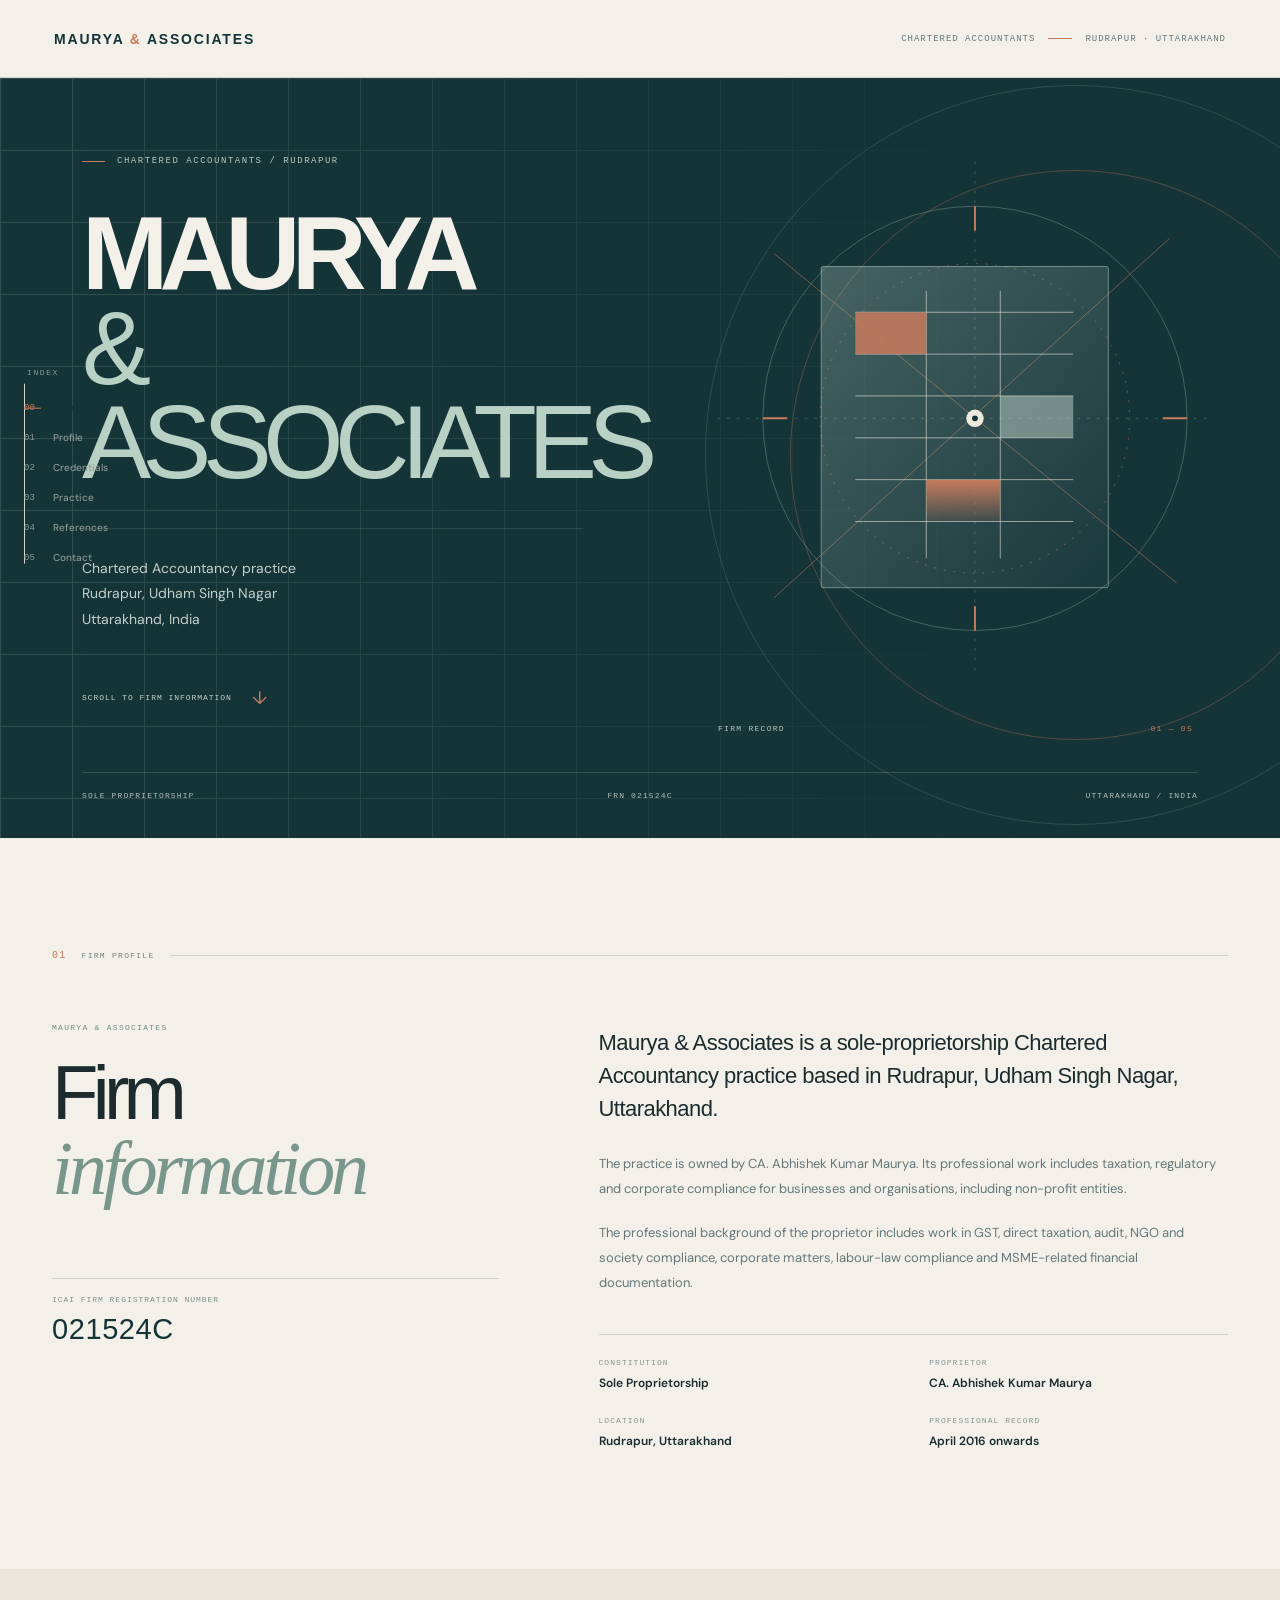
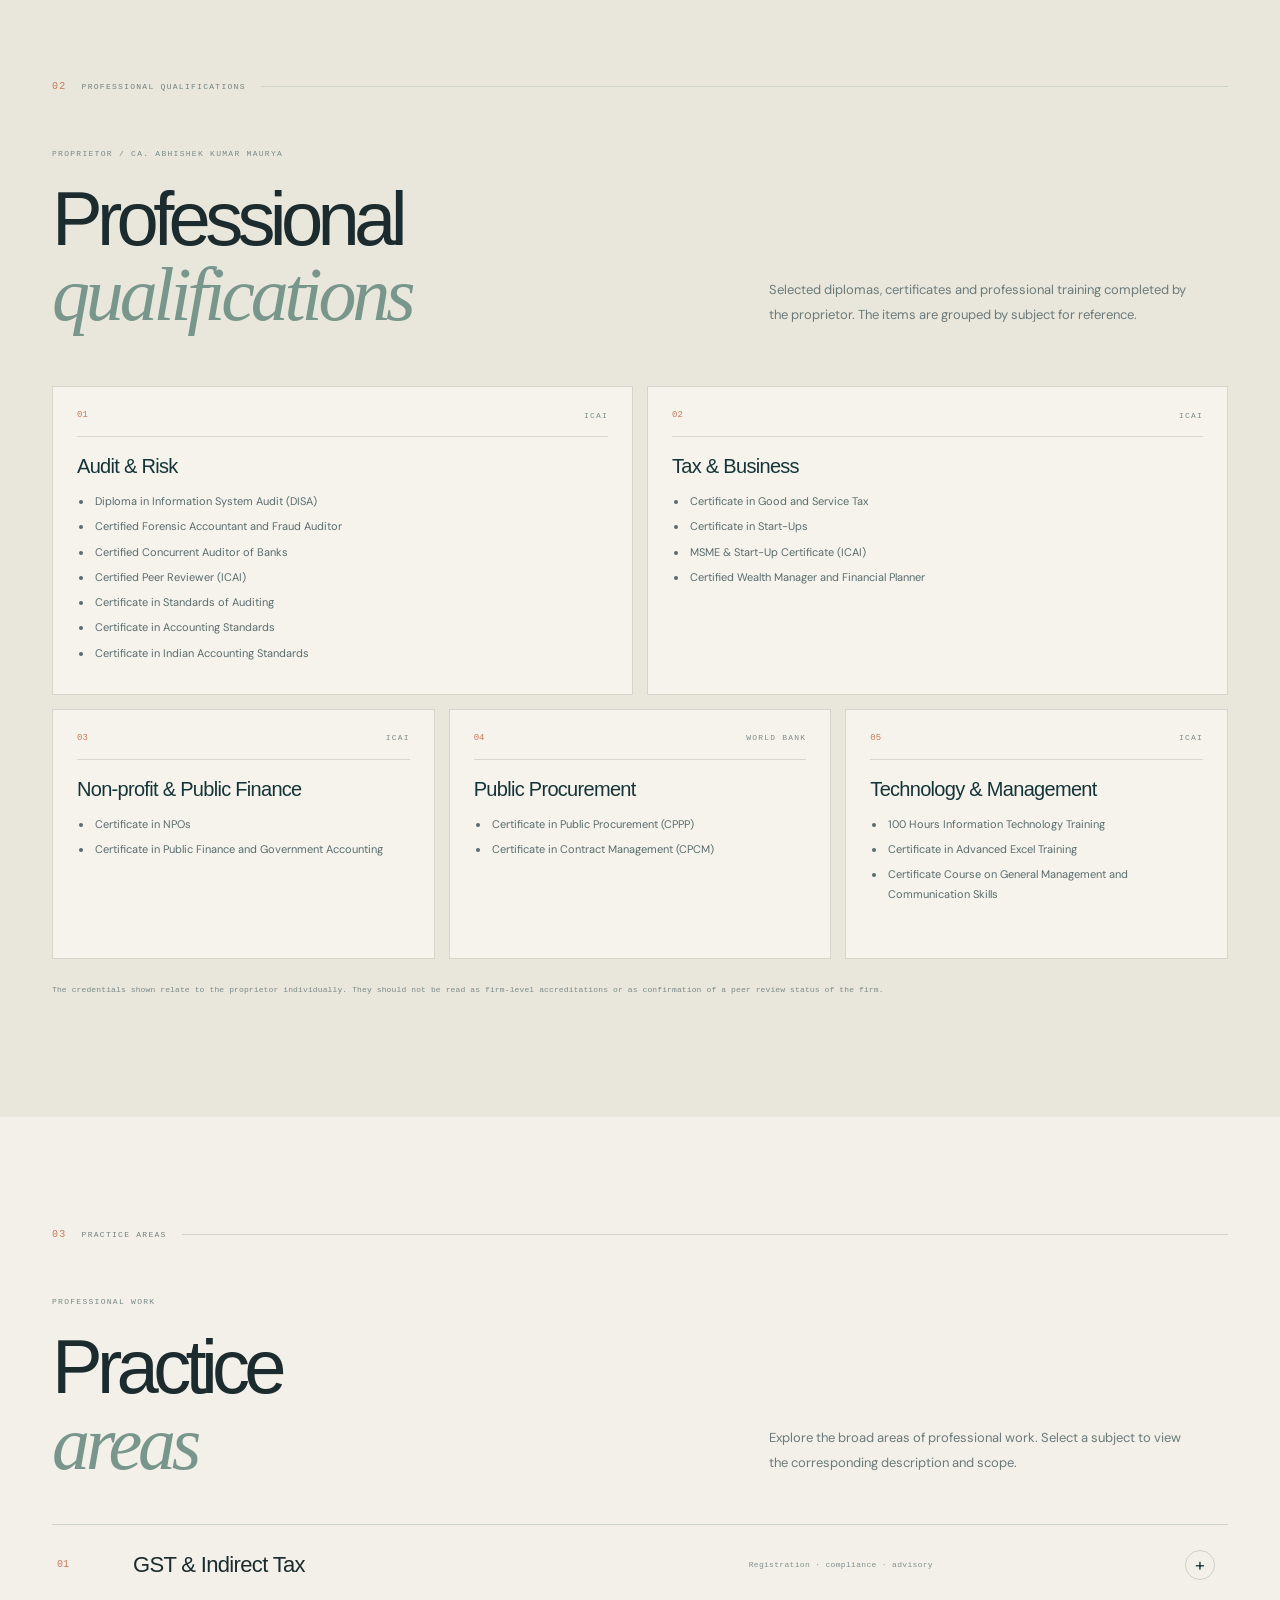
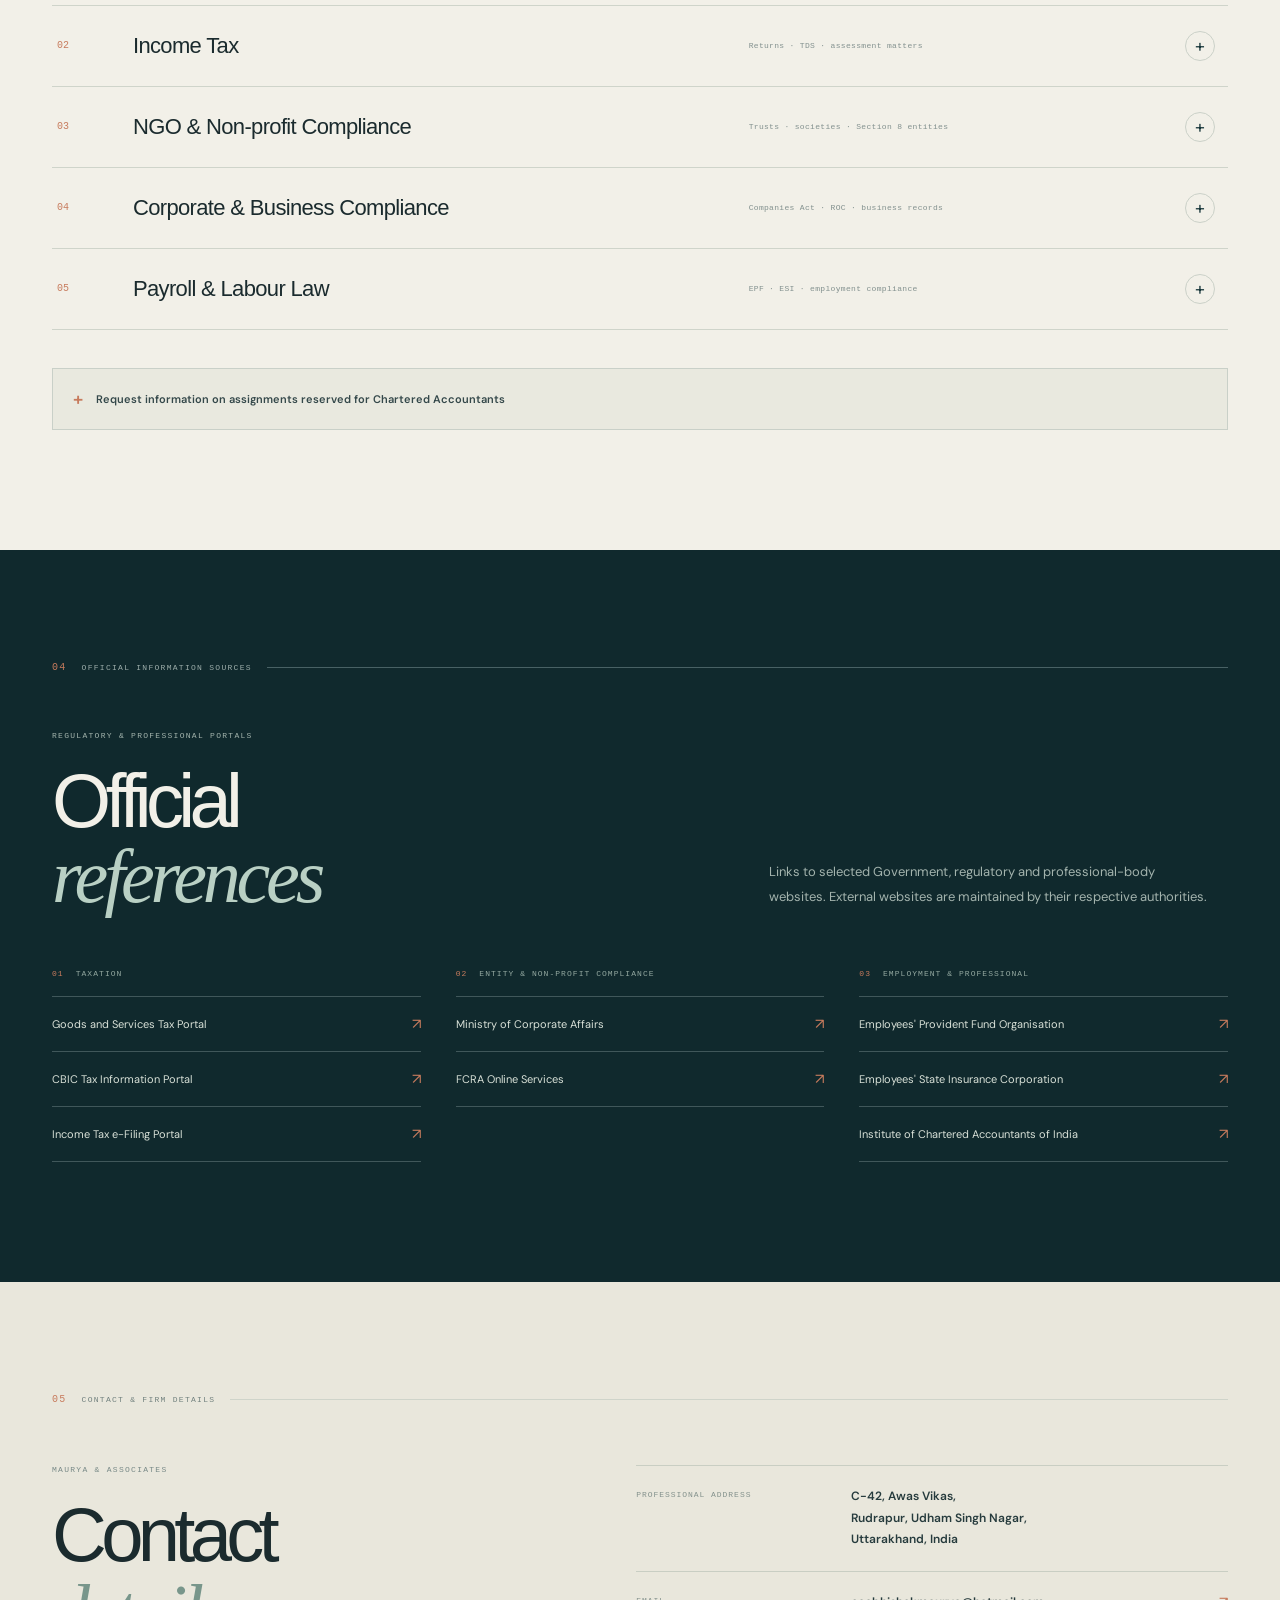
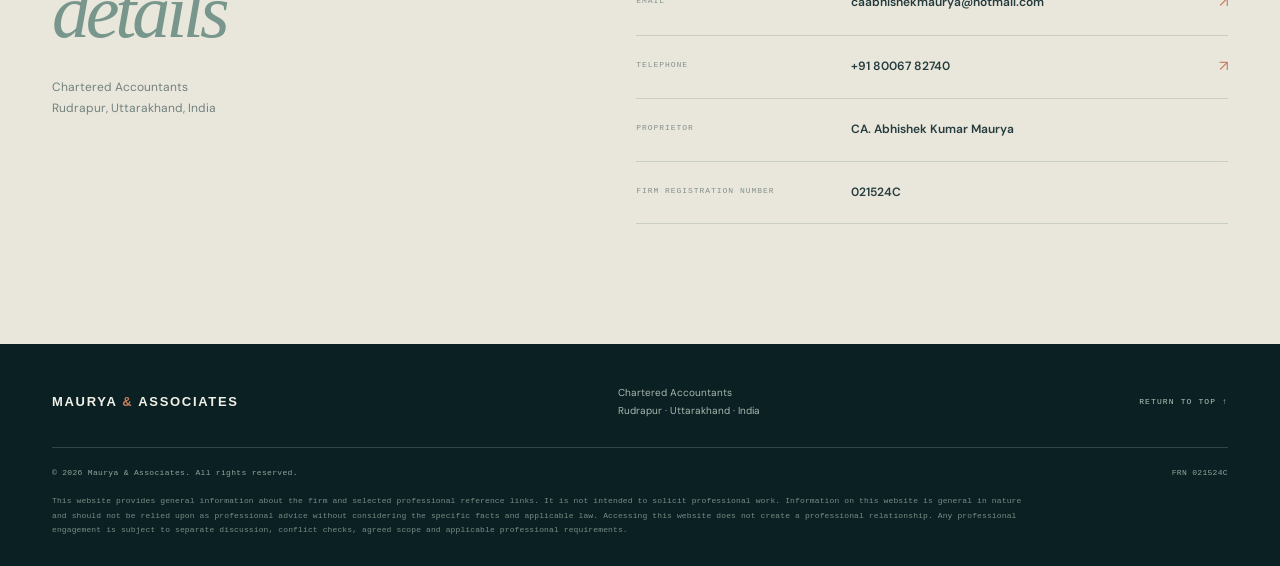
==== commit 5bf3c275: "Refine professional record and credential attributions" ====
--- a/index.html
+++ b/index.html
@@ -117,7 +117,7 @@
           <div><span>CONSTITUTION</span><strong>Sole Proprietorship</strong></div>
           <div><span>PROPRIETOR</span><strong>CA. Abhishek Kumar Maurya</strong></div>
           <div><span>LOCATION</span><strong>Rudrapur, Uttarakhand</strong></div>
-          <div><span>PRACTICE RECORD</span><strong>Since 2016</strong></div>
+          <div><span>PROFESSIONAL RECORD</span><strong>April 2016 onwards</strong></div>
         </div>
       </div>
     </div>
@@ -143,7 +143,7 @@
           <li>Diploma in Information System Audit (DISA)</li>
           <li>Certified Forensic Accountant and Fraud Auditor</li>
           <li>Certified Concurrent Auditor of Banks</li>
-          <li>Certified Peer Reviewer</li>
+          <li>Certified Peer Reviewer (ICAI)</li>
           <li>Certificate in Standards of Auditing</li>
           <li>Certificate in Accounting Standards</li>
           <li>Certificate in Indian Accounting Standards</li>
@@ -156,7 +156,7 @@
         <ul>
           <li>Certificate in Good and Service Tax</li>
           <li>Certificate in Start-Ups</li>
-          <li>MSME &amp; Start-Up Certificate</li>
+          <li>MSME &amp; Start-Up Certificate (ICAI)</li>
           <li>Certified Wealth Manager and Financial Planner</li>
         </ul>
       </article>
--- a/style.css
+++ b/style.css
@@ -1,172 +1,224 @@
-:root{--navy:#101c2c;--ink:#17263a;--muted:#687789;--paper:#f6f7f5;--line:#dce1e4;--lime:#c8ed78}
+:root{
+  --forest:#153438;
+  --forest-deep:#10292d;
+  --ink:#1b2b2e;
+  --ink-soft:#314348;
+  --paper:#f2f0e8;
+  --sand:#e9e7dc;
+  --pale:#dfe4da;
+  --mint:#b9d0c4;
+  --mint-deep:#78968b;
+  --copper:#c77b5d;
+  --line:#cfd4ca;
+  --muted:#68787a;
+  --white:#fbfaf5;
+}
 *{box-sizing:border-box}
-html{scroll-behavior:smooth;scroll-padding-top:80px}
+html{scroll-behavior:smooth;scroll-padding-top:90px}
 body{margin:0;background:var(--paper);color:var(--ink);font-family:"DM Sans",sans-serif;-webkit-font-smoothing:antialiased}
 a{color:inherit;text-decoration:none}
-.container{width:min(1160px,calc(100% - 64px));margin:auto}
-.site-header{height:78px;background:#f6f7f5ed;border-bottom:1px solid #14223612;position:sticky;top:0;z-index:10;backdrop-filter:blur(14px)}
-.nav{height:100%;display:flex;align-items:center;justify-content:space-between}
-.brand{display:inline-flex;align-items:center;font:800 14px Manrope,sans-serif;letter-spacing:.12em}
-.dot,.accent{color:#8eaf42}
-.nav-links{display:flex;align-items:center;gap:36px;font-size:12px;font-weight:600;color:#526071}
-.nav-links a:hover{color:#789a36}
-.nav-contact{background:var(--navy);color:white;padding:13px 20px}
-.menu-toggle{display:none}
-.hero{position:relative;overflow:hidden;background:var(--navy);color:white;min-height:640px;display:flex;align-items:center}
-.grid-bg{position:absolute;inset:0;background-image:linear-gradient(#ffffff09 1px,transparent 1px),linear-gradient(90deg,#ffffff09 1px,transparent 1px);background-size:68px 68px;mask-image:linear-gradient(90deg,#000,transparent 85%)}
-.hero-content{position:relative;z-index:1;padding:70px 0 66px}
-.eyebrow,.kicker,.label,.hero-foot,.tags,.location,.back{font-size:10px;font-weight:700;letter-spacing:.14em}
-.eyebrow{color:#b7c3d0;display:flex;align-items:center;gap:12px}
-.eyebrow i{height:1px;width:28px;background:var(--lime)}
-h1,h2{font-family:Manrope,sans-serif;letter-spacing:-.055em}
-h1{font-size:clamp(46px,6.6vw,82px);line-height:1.08;font-weight:600;margin:34px 0 24px}
-h1 span{color:var(--lime)}
-.hero-copy{max-width:570px;color:#bac5d1;font-size:16px;line-height:1.8}
-.hero-actions{display:flex;align-items:center;gap:32px;margin-top:38px}
-.button{display:inline-flex;align-items:center;gap:28px;padding:16px 20px;background:var(--lime);color:var(--navy);font-size:12px;font-weight:700}
-.button b{font-size:18px}
-.text-link{font-size:12px;font-weight:600;color:#d9e0e7}
-.hero-foot{display:flex;align-items:center;gap:16px;color:#8291a2;font-size:9px;margin-top:86px}
-.hero-foot span{width:52px;height:1px;background:#526071}
-.orbit{position:absolute;border:1px solid #c8ed781f;border-radius:50%;pointer-events:none}
-.orbit-a{width:600px;height:600px;right:-150px;top:50px}
-.orbit-b{width:430px;height:430px;right:-65px;top:135px;border-color:#ffffff14}
-.section{padding:112px 0}
-.kicker{color:#8a9aab;font-size:9px}
-.label{color:#7b963f;letter-spacing:.1em;text-transform:uppercase;margin:0 0 22px}
-.intro{display:grid;grid-template-columns:1fr 3fr;gap:50px}
-.intro h2,.section-heading h2,.technology h2,.contact h2{font-size:clamp(34px,4.5vw,56px);line-height:1.16;font-weight:600;margin:0 0 34px}
-.intro h2 em,.section-heading h2 em,.technology h2 em,.contact h2 em{font-family:Georgia,serif;font-weight:400;color:#7f9d43}
-.intro-bottom{display:grid;grid-template-columns:1fr 1fr;gap:34px;max-width:800px}
-.intro-bottom p,.aside,.tech-copy,.contact-copy{font-size:14px;line-height:1.85;color:var(--muted)}
-.expertise{background:#edf0ed}
-.section-heading{display:flex;justify-content:space-between;align-items:end;gap:40px;margin:24px 0 48px}
-.section-heading h2{margin:0}
-.aside{max-width:390px;margin:0 0 5px}
-.cards{display:grid;grid-template-columns:repeat(4,1fr);border:1px solid #cfd6d2}
-.cards article{position:relative;min-height:310px;padding:26px 24px 30px;border-right:1px solid #cfd6d2;transition:background .2s}
-.cards article:last-child{border:0}
-.cards article:hover{background:#f7f8f5}
-.cards small{color:#96a1a9;font-size:9px;font-weight:700}
-.symbol{font-size:25px;color:#7d9d40;margin:34px 0 18px}
-.cards h3,.insight h3{font:700 18px Manrope,sans-serif;margin:0 0 12px}
-.cards p,.insight p{font-size:12px;line-height:1.8;color:#687585;max-width:230px}
-.reserved-services{margin-top:28px;border-top:1px solid #cfd6d2;border-bottom:1px solid #cfd6d2}
-.reserved-services summary{cursor:pointer;list-style:none;padding:20px 4px;font-size:12px;font-weight:700;color:#435367;display:flex;justify-content:space-between;align-items:center}
-.reserved-services summary::-webkit-details-marker{display:none}
-.reserved-services summary:after{content:"+";font-size:20px;color:#7d9d40}
-.reserved-services[open] summary:after{content:"−"}
-.reserved-copy{padding:0 4px 18px;max-width:850px}
-.reserved-copy p{font-size:12px;line-height:1.8;color:#687585;margin:0}
-.insights{padding-bottom:125px}
-.insight{border-block:1px solid var(--line);padding:30px 0;display:grid;grid-template-columns:70px 1fr auto;gap:22px;align-items:center}
-.insight-icon{width:48px;height:48px;display:grid;place-items:center;background:#e8eedc;color:#829d49;font-size:24px}
-.insight p{margin:0;max-width:none}
-.insight>small{font-size:9px;font-weight:700;letter-spacing:.14em;color:#8995a1}
-.technology{background:var(--navy);color:white;padding:105px 0}
-.tech-layout{display:grid;grid-template-columns:1fr 1fr;gap:100px;align-items:center}
-.technology .kicker{color:#8392a4;margin-bottom:54px}
-.technology .label{color:var(--lime)}
-.technology h2{margin:0;font-size:clamp(42px,5vw,62px)}
-.technology h2 em{color:var(--lime)}
-.tech-copy{color:#b6c1cc;max-width:470px;font-size:15px}
-.tags{display:flex;flex-wrap:wrap;gap:9px;margin-top:30px}
-.tags span{border:1px solid #435064;color:#c2ccd5;padding:10px 12px;font-size:8px}
-.contact-layout{display:grid;grid-template-columns:1fr 1fr;gap:100px;margin-top:28px}
-.contact h2{font-size:clamp(40px,5vw,62px);margin:0}
-.firm-particulars{display:grid;grid-template-columns:1fr 1fr;gap:18px 26px;padding:4px 0 24px;border-bottom:1px solid var(--line)}
-.firm-particulars p,.contact-details p{font-size:13px;line-height:1.8;color:#526071;margin:0}
-.firm-particulars strong{color:var(--ink)}
-.contact-details{display:grid;grid-template-columns:1fr 1fr;gap:24px;margin-top:24px}
-.muted{color:#8c9aab;font-size:10px;font-weight:700;letter-spacing:.12em}
-.contact-details a{border-bottom:1px solid #cbd2d5;padding-bottom:2px}
-.location{color:#788697;font-size:9px;line-height:2.1;margin-top:34px}
-footer{background:#0b1522;color:white;padding:38px 0 24px}
-.footer-top,.footer-bottom{display:flex;justify-content:space-between;align-items:center}
-.footer-top{padding-bottom:34px;border-bottom:1px solid #273443}
-.footer-top p{color:#94a2b1;font-size:11px;margin:0}
-.back{font-size:9px;color:#c9d3dc}
-.footer-bottom{padding:22px 0;color:#8190a0;font-size:10px}
-.disclaimer{border-top:1px solid #273443;padding-top:18px;color:#748292;font-size:10px;line-height:1.7;max-width:950px}
-@media(max-width:1000px){.cards{grid-template-columns:repeat(2,1fr)}.cards article:nth-child(2){border-right:0}.cards article:nth-child(-n+2){border-bottom:1px solid #cfd6d2}.cards article:nth-child(3){border-right:1px solid #cfd6d2}.cards article:nth-child(4){border-right:0}}
-@media(max-width:850px){.container{width:min(calc(100% - 44px),680px)}.nav-links{gap:20px}.intro{grid-template-columns:1fr;gap:28px}.profile-layout{grid-template-columns:1fr;gap:24px}.tech-layout,.contact-layout{gap:45px}.orbit-a{right:-360px}}
-@media(max-width:620px){.container{width:calc(100% - 40px)}.site-header{height:68px}.menu-toggle{display:flex;flex-direction:column;gap:6px;border:0;background:none;padding:10px}.menu-toggle span{width:22px;height:1px;background:var(--ink)}.nav-links{display:none;position:absolute;top:68px;left:0;right:0;padding:22px 20px 26px;background:var(--paper);border-bottom:1px solid var(--line);flex-direction:column;align-items:stretch;gap:0}.nav-links.open{display:flex}.nav-links a{padding:14px 8px}.nav-links .nav-contact{text-align:center;margin-top:8px}.hero{min-height:590px}.hero-content{padding:66px 0 42px}h1{font-size:clamp(43px,12vw,62px)}.hero-copy{font-size:14px}.hero-actions{gap:20px;flex-wrap:wrap}.hero-foot{font-size:7px;gap:9px;margin-top:70px}.hero-foot span{width:22px}.section{padding:78px 0}.intro h2,.section-heading h2{font-size:38px}.intro-bottom{grid-template-columns:1fr;gap:8px}.section-heading{display:block;margin-bottom:32px}.aside{margin-top:20px}.cards{grid-template-columns:1fr}.cards article,.cards article:nth-child(2),.cards article:nth-child(3){border-right:0;border-bottom:1px solid #cfd6d2;min-height:245px}.cards article:last-child{border-bottom:0}.symbol{margin-top:25px}.insight{grid-template-columns:48px 1fr;gap:15px}.insight>small{grid-column:2}.technology{padding:78px 0}.tech-layout,.contact-layout{grid-template-columns:1fr;gap:35px}.technology .kicker{margin-bottom:38px}.contact h2{font-size:44px}.firm-particulars,.contact-details{grid-template-columns:1fr;gap:15px}.footer-top{align-items:flex-start;gap:20px;flex-wrap:wrap}.footer-top p{width:100%;order:3}.footer-bottom{align-items:flex-start;gap:12px;flex-direction:column}.disclaimer{font-size:9px}}
-
-.profile-layout{display:grid;grid-template-columns:.85fr 1.15fr;gap:80px;margin-top:28px;align-items:start}
-.profile h2{font:600 clamp(34px,4.5vw,56px) Manrope,sans-serif;letter-spacing:-.055em;line-height:1.16;margin:0 0 22px}
-.profile-summary,.profile-intro{font-size:14px;line-height:1.9;color:var(--muted)}
-.profile-intro{margin:0 0 22px}
-.profile-disclosure{border-block:1px solid var(--line)}
-.profile-disclosure summary{cursor:pointer;list-style:none;padding:20px 4px;font-size:12px;font-weight:700;color:#435367;display:flex;justify-content:space-between;align-items:center;gap:16px}
-.profile-disclosure summary::-webkit-details-marker{display:none}
-.profile-disclosure summary:after{content:"+";font-size:20px;color:#7d9d40}
-.profile-disclosure[open] summary:after{content:"−"}
-.profile-content{padding:0 4px 20px;max-width:760px}
-.profile-content h3{font:700 15px Manrope,sans-serif;color:var(--ink);margin:22px 0 8px}
-.profile-content p,.profile-content li{font-size:12px;line-height:1.85;color:#687585}
-.profile-content p{margin:6px 0}
-.profile-content ul{padding-left:18px;margin:8px 0 16px}
-.profile-content li{padding-left:2px;margin:4px 0}
-
-
-/* Professional credentials: compact qualification-led presentation */
-.credentials-heading{display:grid;grid-template-columns:1fr 1fr;gap:80px;align-items:end;margin:26px 0 42px}
-.credentials-heading h2{font:600 clamp(36px,4.5vw,56px) Manrope,sans-serif;letter-spacing:-.055em;line-height:1.16;margin:0}
-.credentials-heading h2 em{font-family:Georgia,serif;font-weight:400;color:#7f9d43}
-.credentials-intro{font-size:14px;line-height:1.9;color:var(--muted);max-width:470px;margin:0 0 5px}
-.credential-grid{display:grid;grid-template-columns:repeat(3,minmax(0,1fr));gap:16px}
-.credential-card{background:#edf0ed;border:1px solid #dce2dd;padding:23px 24px 20px;min-height:100%}
-.credential-card-head{display:flex;justify-content:space-between;align-items:center;gap:12px;padding-bottom:15px;border-bottom:1px solid #d2d9d3}
-.credential-card-head small{font-size:9px;font-weight:700;letter-spacing:.12em;color:#657486}
-.credential-card-head span{font-size:8px;font-weight:700;letter-spacing:.1em;color:#728d3e;border:1px solid #c9d4bd;padding:6px 8px;white-space:nowrap}
-.credential-card ul{padding-left:16px;margin:17px 0 0}
-.credential-card li{font-size:12px;line-height:1.75;color:#435367;padding-left:3px;margin:0 0 9px}
-.credential-card li:last-child{margin-bottom:0}
-.credentials-note{font-size:10px;line-height:1.7;color:#8793a0;margin:22px 0 0;max-width:850px}
-@media(max-width:1000px){.credential-grid{grid-template-columns:repeat(2,minmax(0,1fr))}}
-@media(max-width:850px){.credentials-heading{grid-template-columns:1fr;gap:18px}}
-@media(max-width:620px){.credential-grid{grid-template-columns:1fr}.credentials-heading h2{font-size:38px}.credential-card{padding:21px 20px}}
-
-
-
-/* Appointment request page */
-.appointment-intro{background:#edf0ed;padding:82px 0 76px}
-.eyebrow-dark{display:flex;align-items:center;gap:11px;color:#687789;font-size:9px;font-weight:700;letter-spacing:.14em;margin:0 0 38px}
-.eyebrow-dark span{width:26px;height:1px;background:#8eaf42}
-.appointment-intro .label{margin-bottom:16px}
-.appointment-intro h1{font-size:clamp(44px,6vw,72px);line-height:1.08;color:var(--ink);margin:0 0 20px}
-.appointment-intro h1 em{font-family:Georgia,serif;font-weight:400;color:#7f9d43}
-.appointment-lead{max-width:610px;color:var(--muted);font-size:15px;line-height:1.85;margin:0}
-.appointment-body{padding:76px 0 105px}
-.appointment-layout{display:grid;grid-template-columns:.8fr 1.2fr;gap:64px;align-items:start}
-.appointment-guidance h2{font:600 clamp(34px,4vw,48px) Manrope,sans-serif;letter-spacing:-.055em;line-height:1.15;margin:22px 0}
-.appointment-guidance>p:not(.kicker){font-size:13px;line-height:1.85;color:var(--muted);max-width:340px}
-.guidance-item{display:grid;grid-template-columns:34px 1fr;gap:12px;margin-top:24px;align-items:start}
-.guidance-item>span{font:700 11px Manrope,sans-serif;color:#8eaf42;padding-top:2px}
-.guidance-item p{font-size:12px;line-height:1.75;color:var(--muted);margin:0}
-.guidance-item strong{color:var(--ink)}
-.appointment-contact{border-top:1px solid var(--line);margin-top:36px;padding-top:22px;display:grid;gap:8px}
-.appointment-contact .muted{margin:0 0 4px}
-.appointment-contact a{font-size:13px;color:var(--ink);width:max-content;border-bottom:1px solid #cbd2d5;padding-bottom:2px}
-.appointment-contact p:last-child{font-size:11px;color:var(--muted);line-height:1.6;margin:5px 0 0}
-.appointment-form-panel{background:white;border:1px solid var(--line);padding:34px}
-.form-heading{display:flex;justify-content:space-between;align-items:baseline;gap:14px;margin-bottom:26px}
-.form-heading .label{margin:0}
-.form-heading>p:last-child{font-size:10px;color:#8995a1;margin:0}
-.form-heading>p:last-child span,.field label span{color:#8eaf42}
-.form-grid{display:grid;grid-template-columns:1fr 1fr;gap:20px 16px}
-.field{display:flex;flex-direction:column;gap:8px;min-width:0}
-.field-wide{grid-column:1/-1}
-.field label{font-size:11px;font-weight:700;color:#425267}
-.field input,.field select,.field textarea{width:100%;border:1px solid #d8dfe2;border-radius:0;background:#fbfcfa;color:var(--ink);padding:13px 13px;font:400 12px "DM Sans",sans-serif;outline:none}
-.field input:focus,.field select:focus,.field textarea:focus{border-color:#8eaf42;box-shadow:0 0 0 2px #c8ed7833}
-.field textarea{resize:vertical;line-height:1.6}
-.field small{font-size:10px;line-height:1.6;color:#8995a1}
-.consent-row{display:flex;align-items:flex-start;gap:10px;margin:24px 0 20px;font-size:11px;line-height:1.65;color:#687585}
-.consent-row input{margin:2px 0 0;accent-color:#7f9d43}
-.form-actions{display:flex;flex-wrap:wrap;gap:12px}
-.appointment-submit{border:0;cursor:pointer;font-family:"DM Sans",sans-serif}
-.email-submit{background:var(--navy);color:white}
-.form-privacy{font-size:10px;line-height:1.7;color:#8995a1;margin:18px 0 0}
-@media(max-width:850px){.appointment-layout{grid-template-columns:1fr;gap:42px}.appointment-guidance>p:not(.kicker){max-width:600px}}
-@media(max-width:620px){.appointment-intro{padding:66px 0 58px}.appointment-body{padding:56px 0 74px}.appointment-form-panel{padding:23px 18px}.form-grid{grid-template-columns:1fr;gap:17px}.field-wide{grid-column:auto}.form-heading{display:block}.form-heading>p:last-child{margin-top:9px}.form-actions{flex-direction:column}.form-actions .button{justify-content:space-between;width:100%}}
+button{font:inherit}
+.page-shell{width:min(1240px,calc(100% - 104px));margin-left:auto;margin-right:auto}
+.masthead{height:78px;padding:0 54px;display:flex;align-items:center;justify-content:space-between;background:var(--paper);border-bottom:1px solid var(--line);position:relative;z-index:30}
+.wordmark,.footer-wordmark{font:700 14px "Space Grotesk",sans-serif;letter-spacing:.13em;color:var(--forest)}
+.wordmark span,.footer-wordmark span{color:var(--copper)}
+.masthead-meta{display:flex;align-items:center;gap:13px;font:500 9px "DM Mono",monospace;letter-spacing:.11em;color:#667578}
+.masthead-meta i{width:24px;height:1px;background:var(--copper)}
+.mobile-index-toggle{display:none}
+.section-rail{position:fixed;z-index:25;left:24px;top:50%;transform:translateY(-42%);width:106px;display:grid;gap:17px}
+.section-rail>p{font:500 8px "DM Mono",monospace;letter-spacing:.2em;color:#899496;margin:0 0 7px 3px}
+.rail-link{display:grid;grid-template-columns:22px 1fr;align-items:center;gap:7px;color:#8b9795;transition:color .2s ease;position:relative}
+.rail-link:before{content:"";position:absolute;left:0;top:50%;height:1px;width:0;background:var(--copper);transition:width .25s ease}
+.rail-link span{font:500 9px "DM Mono",monospace}
+.rail-link b{font:500 10px "DM Sans",sans-serif}
+.rail-link:hover,.rail-link.is-active{color:var(--forest)}
+.rail-link.is-active:before{width:17px}
+.rail-link.is-active span{color:var(--copper)}
+.rail-line{position:absolute;left:0;top:16px;bottom:0;width:1px;background:var(--line);z-index:-1}
+.mobile-index-panel{display:none}
+.hero{position:relative;overflow:hidden;min-height:760px;background:var(--forest);color:var(--paper);isolation:isolate}
+.hero-grid-pattern{position:absolute;inset:0;z-index:-2;opacity:.15;background-image:linear-gradient(to right,#d9e6de 1px,transparent 1px),linear-gradient(to bottom,#d9e6de 1px,transparent 1px);background-size:72px 72px;mask-image:linear-gradient(90deg,black,transparent 82%)}
+.hero-orbit{position:absolute;border:1px solid #b9d0c42a;border-radius:50%;z-index:-1;pointer-events:none}
+.hero-orbit-one{width:740px;height:740px;right:-165px;top:7px}
+.hero-orbit-two{width:570px;height:570px;right:-80px;top:92px;border-color:#c77b5d55}
+.hero-inner{min-height:760px;display:grid;grid-template-columns:1fr .92fr;align-items:center;position:relative;padding-top:35px;padding-bottom:100px}
+.hero-copy{position:relative;z-index:2;padding:15px 0 0 30px}
+.eyebrow,.section-overline,.section-marker,.hero-bottomline,.hero-scroll,.graphic-caption,.firm-id span,.firm-facts span,.credential-card-top,.credential-note,.practice-subtitle,.reference-group-title,.contact-record>span,.footer-top-link,.footer-bottom,.footer-disclaimer{font-family:"DM Mono",monospace}
+.eyebrow{display:flex;align-items:center;gap:12px;color:#b7c8c1;font-size:9px;letter-spacing:.17em;margin:0 0 40px}
+.eyebrow-mark{width:23px;height:1px;background:var(--copper)}
+.hero h1{font:600 clamp(62px,8.1vw,112px)/.91 "Space Grotesk",sans-serif;letter-spacing:-.085em;margin:0;color:var(--paper)}
+.hero h1 span{color:var(--mint);font-weight:400}
+.hero-rule{height:1px;width:86%;background:#d5e1d81f;margin:39px 0 27px}
+.hero-description{font-size:14px;line-height:1.8;color:#c2d0ca;margin:0}
+.hero-scroll{display:inline-flex;align-items:center;gap:20px;margin-top:54px;color:#c4d2cc;font-size:8px;letter-spacing:.12em}
+.hero-scroll b{font:400 18px "DM Sans",sans-serif;color:var(--copper);transition:transform .2s ease}
+.hero-scroll:hover b{transform:translateY(4px)}
+.hero-graphic{width:100%;max-width:545px;justify-self:end;position:relative;padding:22px 0 0}
+.hero-graphic svg{display:block;width:100%;overflow:visible}
+.graphic-ring{fill:none;stroke:#b9d0c44f;stroke-width:1}
+.graphic-ring-inner{stroke:#c77b5d82;stroke-dasharray:2 8}
+.graphic-axis{stroke:#b9d0c442;stroke-width:1;stroke-dasharray:3 7}
+.graphic-orbit{stroke:#c77b5d8a;stroke-width:1;fill:none}
+.graphic-ledger,.graphic-ledger-vertical{stroke:#e5e8dd9c;stroke-width:1;fill:none}
+.graphic-tick{stroke:var(--copper);stroke-width:2}
+.graphic-caption{display:flex;justify-content:space-between;padding:0 35px;color:#b6c7c0;font-size:8px;letter-spacing:.16em}
+.graphic-caption span{color:var(--copper)}
+.hero-bottomline{position:absolute;left:30px;right:30px;bottom:38px;padding-top:18px;border-top:1px solid #d4e1d72d;display:flex;justify-content:space-between;color:#aebfba;font-size:8px;letter-spacing:.14em}
+.section-light{background:var(--paper)}
+.section-sand{background:var(--sand)}
+.section-ink{background:var(--forest-deep);color:var(--paper)}
+.firm-section,.credentials-section,.practice-section,.references-section,.contact-section{padding:112px 0 120px}
+.section-marker{display:flex;align-items:center;gap:15px;color:#72817f;font-size:8px;letter-spacing:.16em}
+.section-marker span{color:var(--copper);font-size:10px}
+.section-marker b{font-weight:500}
+.section-marker i{height:1px;background:var(--line);flex:1}
+.section-overline{font-size:8px;letter-spacing:.16em;color:#788987;margin:0 0 23px}
+.firm-layout{display:grid;grid-template-columns:.83fr 1.17fr;gap:100px;margin-top:62px}
+.firm-heading h2,.section-heading-wide h2,.references-heading h2,.contact-title h2{font:500 clamp(48px,6vw,76px)/.99 "Space Grotesk",sans-serif;letter-spacing:-.075em;margin:0}
+.firm-heading h2 em,.section-heading-wide h2 em,.references-heading h2 em,.contact-title h2 em{font-family:Georgia,serif;font-weight:400;color:var(--mint-deep);letter-spacing:-.055em}
+.firm-id{margin-top:72px;padding-top:16px;border-top:1px solid var(--line);display:flex;flex-direction:column;gap:9px}
+.firm-id span{font-size:8px;color:#81908d;letter-spacing:.12em}
+.firm-id strong{font:500 29px "Space Grotesk",sans-serif;letter-spacing:.02em;color:var(--forest)}
+.firm-description{max-width:690px;padding-top:3px}
+.firm-description p{font-size:13px;line-height:1.95;color:#677779;margin:0 0 18px}
+.firm-description .lead-paragraph{font:400 22px/1.5 "Space Grotesk",sans-serif;letter-spacing:-.025em;color:var(--ink);margin-bottom:26px}
+.firm-facts{display:grid;grid-template-columns:1fr 1fr;gap:25px 32px;border-top:1px solid var(--line);margin-top:38px;padding-top:23px}
+.firm-facts div{display:flex;flex-direction:column;gap:8px}
+.firm-facts span{font-size:8px;color:#899593;letter-spacing:.13em}
+.firm-facts strong{font-size:12px;font-weight:600;color:var(--ink)}
+.section-heading-wide{display:grid;grid-template-columns:1fr .72fr;gap:80px;align-items:end;margin:57px 0 54px}
+.section-heading-wide>p{max-width:430px;color:#6c7a7a;font-size:13px;line-height:1.9;margin:0 0 5px}
+.credential-grid{display:grid;grid-template-columns:repeat(6,minmax(0,1fr));gap:14px}
+.credential-card{grid-column:span 2;background:#f5f3eb;border:1px solid #d4d6cb;padding:23px 24px 25px;min-height:250px;transition:transform .25s ease,border-color .25s ease,background .25s ease}
+.credential-card:nth-child(1),.credential-card:nth-child(2){grid-column:span 3}
+.credential-card:hover{transform:translateY(-3px);border-color:#9aaba1;background:#faf9f3}
+.credential-card-top{display:flex;justify-content:space-between;align-items:center;padding-bottom:16px;border-bottom:1px solid #d8d9ce}
+.credential-card-top span{font-size:9px;color:var(--copper)}
+.credential-card-top small{font-size:8px;color:#7f8d8b;letter-spacing:.15em}
+.credential-card h3{font:500 20px "Space Grotesk",sans-serif;letter-spacing:-.035em;margin:18px 0 14px;color:var(--forest)}
+.credential-card ul{padding-left:16px;margin:0}
+.credential-card li{font-size:11px;line-height:1.75;color:#596b6d;margin:0 0 6px;padding-left:2px}
+.credential-note{font-size:8px;line-height:1.8;color:#7b8986;letter-spacing:.015em;margin:24px 0 0;max-width:940px}
+.practice-heading{margin-bottom:43px}
+.practice-list{border-top:1px solid var(--line)}
+.practice-item{border-bottom:1px solid var(--line)}
+.practice-item summary{list-style:none;cursor:pointer;display:grid;grid-template-columns:58px minmax(240px,1fr) minmax(190px,.7fr) 38px;gap:18px;align-items:center;padding:25px 5px;transition:background .2s ease}
+.practice-item summary::-webkit-details-marker{display:none}
+.practice-item summary:hover{background:#e9e9df}
+.practice-number{font:500 10px "DM Mono",monospace;color:var(--copper)}
+.practice-title{font:500 clamp(17px,2vw,22px) "Space Grotesk",sans-serif;letter-spacing:-.03em;color:var(--ink)}
+.practice-subtitle{font-size:8px;color:#82908e;letter-spacing:.04em}
+.practice-toggle{display:grid;place-items:center;width:30px;height:30px;border:1px solid #cbd1c8;border-radius:50%;font:400 18px "DM Sans",sans-serif;color:var(--forest);transition:transform .25s ease,background .25s ease,color .25s ease}
+.practice-item[open] .practice-toggle{background:var(--forest);color:var(--paper);transform:rotate(45deg)}
+.practice-detail{padding:0 62px 25px 82px;max-width:940px}
+.practice-detail p{font-size:12px;line-height:1.9;color:#647477;margin:0}
+.reserved-practice{margin-top:38px;border:1px solid #c9d0c8;background:#e9e9df}
+.reserved-practice summary{list-style:none;cursor:pointer;display:flex;align-items:center;gap:13px;padding:18px 20px;font-size:11px;font-weight:600;color:#34484a}
+.reserved-practice summary::-webkit-details-marker{display:none}
+.reserved-practice summary span{font-size:18px;color:var(--copper)}
+.reserved-practice>div{padding:0 52px 21px;max-width:930px}
+.reserved-practice p{font-size:11px;line-height:1.85;color:#68787a;margin:0}
+.section-marker-inverse{color:#9cadaa}
+.section-marker-inverse i{background:#486164}
+.references-heading{display:grid;grid-template-columns:1fr .72fr;gap:80px;align-items:end;margin:58px 0 55px}
+.references-heading .section-overline{color:#a3b4ad}
+.references-heading h2 em{color:var(--mint)}
+.references-heading>p{font-size:13px;line-height:1.9;color:#a3b3ad;max-width:440px;margin:0 0 5px}
+.reference-groups{display:grid;grid-template-columns:repeat(3,minmax(0,1fr));gap:35px}
+.reference-group-title{display:flex;gap:12px;align-items:center;color:#93a8a0;font-size:8px;letter-spacing:.13em;padding-bottom:18px;border-bottom:1px solid #40575a}
+.reference-group-title span{color:var(--copper)}
+.reference-group-title b{font-weight:500}
+.reference-group>a{display:flex;justify-content:space-between;align-items:center;gap:18px;padding:17px 0;border-bottom:1px solid #40575a;color:#d9e1d8;font-size:11px;line-height:1.5;transition:color .2s ease}
+.reference-group>a b{font:400 15px "DM Sans",sans-serif;color:var(--copper);transition:transform .2s ease}
+.reference-group>a:hover{color:var(--mint)}
+.reference-group>a:hover b{transform:translate(3px,-3px)}
+.contact-layout{display:grid;grid-template-columns:.9fr 1.1fr;gap:100px;margin-top:60px}
+.contact-title h2{margin-bottom:28px}
+.contact-title>p:last-child{font-size:12px;line-height:1.8;color:#72817e}
+.contact-information{border-top:1px solid #c9cec3}
+.contact-record{display:grid;grid-template-columns:190px 1fr;gap:25px;padding:20px 0;border-bottom:1px solid #c9cec3;align-items:start}
+.contact-record>span{font-size:8px;letter-spacing:.12em;color:#83918c;padding-top:4px}
+.contact-record strong,.contact-record>a{font-size:12px;line-height:1.8;font-weight:600;color:#263b3d}
+.contact-record>a{display:flex;justify-content:space-between;gap:16px;border-bottom:1px solid transparent;width:100%}
+.contact-record>a b{font:400 15px "DM Sans",sans-serif;color:var(--copper)}
+.contact-record>a:hover{border-color:#a7b1a5}
+.site-footer{background:#0b2023;color:#e9eee6;padding:40px 0 28px}
+.footer-main{display:flex;justify-content:space-between;align-items:center;gap:25px;padding-bottom:28px;border-bottom:1px solid #304649}
+.footer-wordmark{font-size:13px;color:#f0f0e7}
+.footer-main p{font-size:10px;line-height:1.75;color:#a9b8b0;margin:0}
+.footer-top-link{font-size:8px;letter-spacing:.14em;color:#b4c4ba}
+.footer-bottom{display:flex;justify-content:space-between;gap:20px;padding:20px 0 17px;color:#91a39a;font-size:8px;letter-spacing:.04em}
+.footer-disclaimer{max-width:970px;color:#788c85;font-size:8px;line-height:1.8;letter-spacing:.015em;margin:0}
+@media(max-width:1200px){.page-shell{width:min(1100px,calc(100% - 88px))}.section-rail{left:15px}.firm-layout,.contact-layout{gap:60px}.hero-copy{padding-left:0}}
+@media(max-width:900px){
+  .section-rail{display:none}
+  .masthead{padding:0 28px}
+  .mobile-index-toggle{display:flex;width:38px;height:38px;border:1px solid #cbd2c8;background:transparent;flex-direction:column;justify-content:center;align-items:center;gap:6px;cursor:pointer}
+  .mobile-index-toggle span{width:15px;height:1px;background:var(--forest);transition:transform .2s ease}
+  .mobile-index-toggle[aria-expanded="true"] span:first-child{transform:translateY(3.5px) rotate(45deg)}
+  .mobile-index-toggle[aria-expanded="true"] span:last-child{transform:translateY(-3.5px) rotate(-45deg)}
+  .mobile-index-panel{position:fixed;inset:78px 0 0;z-index:29;background:var(--forest-deep);color:var(--paper);padding:42px 8vw;display:none;align-content:start;gap:0}
+  .mobile-index-panel.open{display:grid}
+  .mobile-index-title{display:flex;justify-content:space-between;gap:20px;font:500 8px "DM Mono",monospace;letter-spacing:.15em;color:#91a69d;border-bottom:1px solid #3f5959;padding-bottom:20px;margin:0 0 12px}
+  .mobile-index-panel>a{display:flex;align-items:center;gap:20px;padding:19px 0;border-bottom:1px solid #3f5959;font:500 20px "Space Grotesk",sans-serif}
+  .mobile-index-panel>a span{font:500 9px "DM Mono",monospace;color:var(--copper)}
+  .hero,.hero-inner{min-height:700px}
+  .hero-inner{grid-template-columns:1.1fr .9fr}
+  .hero h1{font-size:clamp(56px,9vw,88px)}
+  .firm-layout,.contact-layout{grid-template-columns:1fr 1fr;gap:48px}
+  .section-heading-wide,.references-heading{gap:45px}
+  .credential-grid{grid-template-columns:repeat(2,minmax(0,1fr))}
+  .credential-card,.credential-card:nth-child(1),.credential-card:nth-child(2){grid-column:span 1}
+  .credential-card:first-child{grid-row:span 2}
+  .reference-groups{gap:22px}
+}
+@media(max-width:640px){
+  html{scroll-padding-top:72px}
+  .masthead{height:68px;padding:0 20px}
+  .wordmark{font-size:12px;letter-spacing:.09em}
+  .masthead-meta{display:none}
+  .mobile-index-panel{inset:68px 0 0;padding:35px 25px}
+  .mobile-index-title{display:block;line-height:2}
+  .mobile-index-title span{display:block}
+  .page-shell{width:calc(100% - 40px)}
+  .hero,.hero-inner{min-height:760px}
+  .hero-inner{display:block;padding-top:85px;padding-bottom:110px}
+  .hero-copy{padding:0}
+  .eyebrow{font-size:8px;margin-bottom:35px}
+  .hero h1{font-size:clamp(53px,13vw,78px)}
+  .hero-rule{margin:30px 0 22px;width:100%}
+  .hero-description{font-size:13px}
+  .hero-scroll{margin-top:34px;font-size:7px}
+  .hero-graphic{position:absolute;right:-70px;bottom:60px;width:275px;opacity:.35}
+  .graphic-caption{display:none}
+  .hero-bottomline{left:20px;right:20px;bottom:25px;gap:8px;font-size:6px;letter-spacing:.06em}
+  .firm-section,.credentials-section,.practice-section,.references-section,.contact-section{padding:78px 0 84px}
+  .section-marker{gap:10px;font-size:7px}
+  .firm-layout,.contact-layout{grid-template-columns:1fr;gap:40px;margin-top:42px}
+  .firm-heading h2,.section-heading-wide h2,.references-heading h2,.contact-title h2{font-size:52px}
+  .firm-id{margin-top:35px}
+  .firm-description .lead-paragraph{font-size:20px}
+  .firm-facts{gap:18px 15px}
+  .firm-facts strong{font-size:11px}
+  .section-heading-wide,.references-heading{grid-template-columns:1fr;gap:20px;margin:42px 0 35px}
+  .section-heading-wide>p,.references-heading>p{font-size:12px}
+  .credential-grid{grid-template-columns:1fr;gap:11px}
+  .credential-card,.credential-card:first-child{grid-column:auto;grid-row:auto;min-height:0;padding:20px}
+  .credential-card h3{font-size:19px}
+  .practice-item summary{grid-template-columns:32px 1fr 28px;gap:10px;padding:20px 4px}
+  .practice-title{font-size:17px}
+  .practice-subtitle{grid-column:2;grid-row:2;font-size:7px}
+  .practice-toggle{grid-column:3;grid-row:1/3}
+  .practice-detail{padding:0 25px 21px 46px}
+  .reserved-practice summary{font-size:10px;line-height:1.6;padding:16px}
+  .reserved-practice>div{padding:0 17px 17px}
+  .reference-groups{grid-template-columns:1fr;gap:29px}
+  .contact-record{grid-template-columns:1fr;gap:8px;padding:17px 0}
+  .footer-main{display:grid;grid-template-columns:1fr auto;gap:18px}
+  .footer-main p{grid-column:1}
+  .footer-top-link{grid-column:2;grid-row:1/3;align-self:center}
+  .footer-bottom{flex-direction:column;gap:8px}
+}
+@media(prefers-reduced-motion:reduce){
+  *,*::before,*::after{scroll-behavior:auto!important;transition:none!important;animation:none!important}
+}
